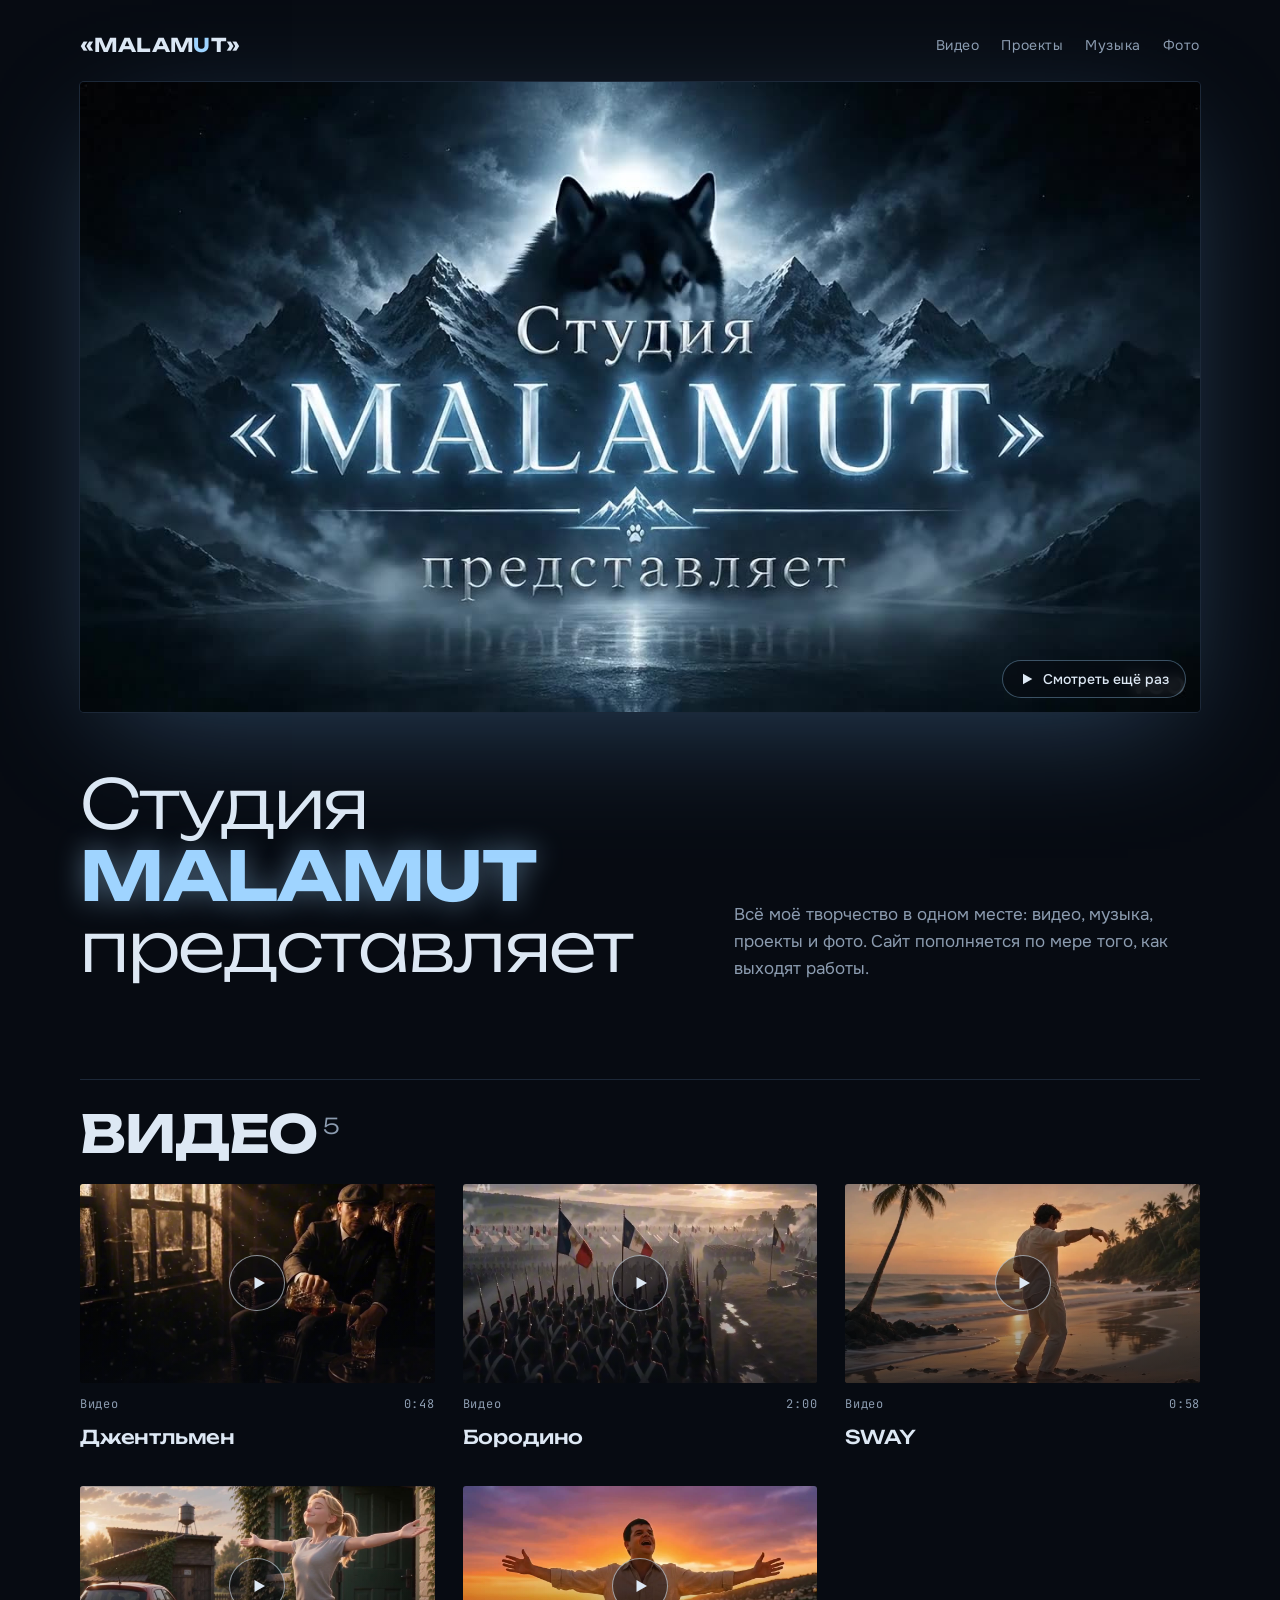
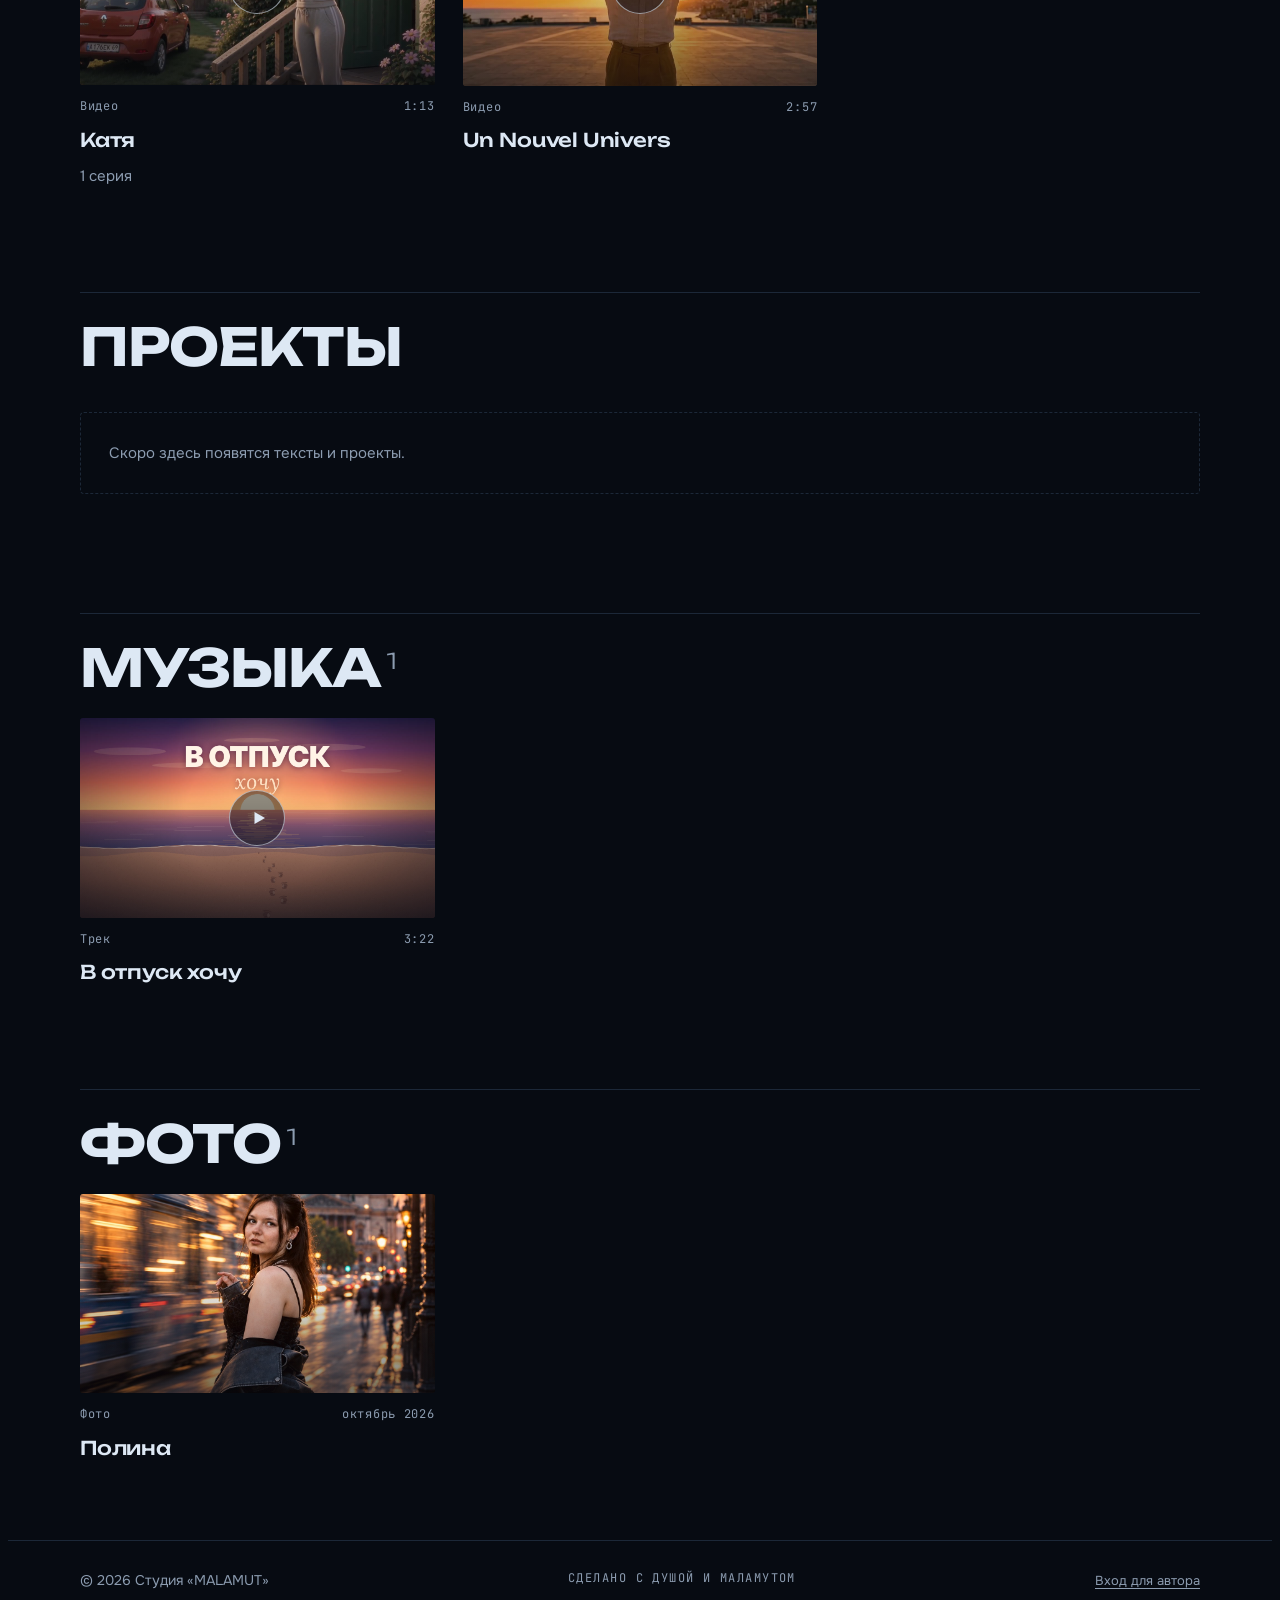
==== index.html @ b666dc73 "Сайт студии MALAMUT: разделы, заставка, караоке, реакции, админка Co-Authored-By: Claude Opus 5.5 <n" ====
<!doctype html>
<html lang="ru">
<head>
<meta charset="utf-8">
<meta name="viewport" content="width=device-width, initial-scale=1, viewport-fit=cover">
<title>Студия MALAMUT</title>
<meta name="description" content="Студия «MALAMUT» — видео, музыка, проекты и фото в одном месте.">
<meta property="og:type" content="website">
<meta property="og:title" content="Студия «MALAMUT»">
<meta property="og:description" content="Видео, музыка, проекты и фото студии в одном месте.">
<meta property="og:image" content="assets/intro-poster.jpg">
<meta name="theme-color" content="#070b12">
<link rel="icon" href="data:image/svg+xml,%3Csvg xmlns='http://www.w3.org/2000/svg' viewBox='0 0 64 64'%3E%3Crect width='64' height='64' rx='14' fill='%23070b12'/%3E%3Ctext x='32' y='45' font-family='Arial Black,sans-serif' font-size='38' text-anchor='middle' fill='%239fd4ff'%3EM%3C/text%3E%3C/svg%3E">
<link rel="preconnect" href="https://fonts.googleapis.com">
<link rel="preconnect" href="https://fonts.gstatic.com" crossorigin>
<link rel="stylesheet" href="https://fonts.googleapis.com/css2?family=Unbounded:wght@300;500;700&family=Onest:wght@400;500;600&family=Literata:ital,opsz,wght@1,7..72,400&family=JetBrains+Mono:wght@400;500&display=swap">
<link rel="stylesheet" href="style.css">
</head>
<body>
<header class="wrap top">
  <a class="mark" href="#top">«MALAM<span>U</span>T»</a>
  <nav class="nav">
    <a href="#video">Видео</a><a href="#projects">Проекты</a><a href="#music">Музыка</a><a href="#photo">Фото</a>
    <span class="owner-bar" id="ownerBar" hidden>
      <button class="pill" id="guestBtn" type="button">Как видят гости</button>
      <button class="pill solid" id="addBtn" type="button">+ Добавить</button>
    </span>
  </nav>
</header>

<main id="top">
  <section class="wrap">
    <div class="screen">
      <video id="heroVideo" playsinline preload="auto" poster="assets/intro-poster.jpg" src="assets/intro.mp4"></video>
      <button class="pill sound" id="soundBtn" type="button">
        <svg viewBox="0 0 24 24" aria-hidden="true"><path d="M6 4l14 8-14 8z" fill="currentColor"/></svg>
        <span>Смотреть ещё раз</span>
      </button>
    </div>
    <div class="intro" id="about">
      <h1>Студия <em>MALAMUT</em> представляет</h1>
      <p>Всё моё творчество в одном месте: видео, музыка, проекты и фото. Сайт пополняется по мере того, как выходят работы.</p>
    </div>
  </section>
  <section class="wrap works-section" id="video">
    <div class="section-head"><h2>Видео<span id="count-video"></span></h2></div>
    <div class="works" id="grid-video"></div>
  </section>
  <section class="wrap works-section" id="projects">
    <div class="section-head"><h2>Проекты<span id="count-projects"></span></h2></div>
    <div class="works" id="grid-projects"></div>
  </section>
  <section class="wrap works-section" id="music">
    <div class="section-head"><h2>Музыка<span id="count-music"></span></h2></div>
    <div class="works" id="grid-music"></div>
  </section>
  <section class="wrap works-section" id="photo">
    <div class="section-head"><h2>Фото<span id="count-photo"></span></h2></div>
    <div class="works" id="grid-photo"></div>
  </section>
</main>

<footer>
  <div class="wrap">
    <span>© 2026 Студия «MALAMUT»</span>
    <span class="label">Сделано с душой и маламутом</span>
    <button class="foot-link" id="loginLink" type="button">Вход для автора</button>
  </div>
</footer>

<div class="layer viewer" id="viewer" hidden>
  <div class="viewbar"><button class="pill solid back" id="closeView" type="button">← Назад</button></div>
  <div class="stage" id="stage"></div>
</div>

<div class="layer" id="login" hidden>
  <form class="panel" id="loginForm" novalidate>
    <h3>Вход для автора</h3>
    <p class="hint">Вставьте ключ доступа GitHub. Он хранится только в этом браузере, гостям вход не нужен.</p>
    <div class="field">
      <label for="fToken">Ключ доступа</label>
      <input type="password" id="fToken" autocomplete="off" spellcheck="false" placeholder="github_pat_…">
    </div>
    <p class="status" id="loginStatus" role="status"></p>
    <div class="actions">
      <button class="pill" type="button" id="cancelLogin">Отмена</button>
      <button class="pill solid" type="submit" id="loginBtn">Войти</button>
    </div>
  </form>
</div>

<div class="layer" id="adder" hidden>
  <form class="panel" id="addForm" novalidate>
    <h3>Новая работа</h3>
    <div class="field">
      <label for="fKind">Что добавляем</label>
      <select id="fKind">
        <option value="file">Файл: видео, музыка, фото или PDF</option>
        <option value="text">Текст: стих, рассказ, мысли</option>
      </select>
    </div>
    <div class="field" id="fileField">
      <label class="drop" id="drop" for="fFile">
        <strong id="fileName">Выберите файл или перетащите сюда</strong>
        <span>Видео (MP4, MOV), музыка (MP3, M4A, WAV), фото или PDF — до 95 МБ</span>
        <input type="file" id="fFile" accept="video/*,.mov,audio/*,.mp3,.m4a,.wav,.aac,.ogg,.flac,image/*,application/pdf">
      </label>
      <p class="warn" id="fileWarn" hidden></p>
    </div>
    <div class="field" id="coverField" hidden>
      <label for="fCover">Обложка трека (необязательно)</label>
      <input type="file" id="fCover" accept="image/*">
    </div>
    <div class="field" id="textField" hidden>
      <label for="fBody">Текст</label>
      <textarea id="fBody" placeholder="Строка за строкой…"></textarea>
    </div>
    <div class="field">
      <label for="fTitle">Название</label>
      <input type="text" id="fTitle" maxlength="120" placeholder="Например, «Зимняя тропа»">
    </div>
    <div class="field">
      <label for="fDesc">Пара слов о работе (необязательно)</label>
      <textarea id="fDesc" maxlength="600"></textarea>
    </div>
    <p class="status" id="status" role="status"></p>
    <div class="actions">
      <button class="pill" type="button" id="cancelAdd">Отмена</button>
      <button class="pill solid" type="submit" id="saveBtn">Опубликовать</button>
    </div>
  </form>
</div>

<script src="config.js"></script>
<script src="app.js"></script>
</body>
</html>
---- style.css ----
/* Студия MALAMUT — ночная сцена из заставки: видео во всю ширину, под ним холодная лента работ */
:root {
  --night: #070b12;
  --deep: #0d1420;
  --frost: #dde8f4;
  --mist: #8c9cb0;
  --glow: #9fd4ff;
  --line: #1c2838;
  --danger: #ff9b9b;
  --f-display: "Unbounded", "Arial Black", system-ui, sans-serif;
  --f-body: "Onest", system-ui, -apple-system, "Segoe UI", sans-serif;
  --f-text: "Literata", Georgia, "Times New Roman", serif;
  --f-mono: "JetBrains Mono", ui-monospace, Menlo, monospace;
  color-scheme: dark;
}
[hidden] { display: none !important; }
html { background: var(--night); }
body { background: var(--night); color: var(--frost); font-family: var(--f-body); font-size: 16px; line-height: 1.6; -webkit-font-smoothing: antialiased; }
.wrap { max-width: 1120px; margin: 0 auto; padding-left: max(16px, env(safe-area-inset-left, 0px)); padding-right: max(16px, env(safe-area-inset-right, 0px)); }

.top { padding-block: 22px; display: flex; justify-content: space-between; align-items: center; gap: 16px; flex-wrap: wrap; }
.mark { font-family: var(--f-display); font-weight: 700; font-size: 19px; letter-spacing: .02em; color: var(--frost); text-decoration: none; }
.mark span { color: var(--glow); }
.nav { display: flex; gap: 22px; font-size: 14px; flex-wrap: wrap; align-items: center; }
.nav a { color: var(--mist); text-decoration: none; letter-spacing: .04em; }
.nav a:hover, .nav a:focus-visible { color: var(--glow); }

.screen { position: relative; aspect-ratio: 16 / 9; max-width: 100%; border-radius: 4px; overflow: hidden; background: var(--deep); box-shadow: 0 0 0 1px var(--line), 0 30px 120px -30px rgba(120, 190, 255, .35); }
.screen video { width: 100%; height: 100%; object-fit: cover; display: block; }

.pill {
  display: inline-flex; align-items: center; gap: 8px; padding: 9px 16px;
  font: 500 14px var(--f-body); color: var(--frost);
  background: rgba(7, 11, 18, .66); border: 1px solid rgba(159, 212, 255, .35); border-radius: 999px;
  cursor: pointer; backdrop-filter: blur(6px);
}
.pill:hover { border-color: var(--glow); }
.pill.solid { background: var(--glow); color: var(--night); border-color: var(--glow); font-weight: 600; }
.pill.solid:hover { background: var(--frost); }
.pill:disabled { opacity: .5; cursor: default; }
button:focus-visible, a:focus-visible, input:focus-visible, select:focus-visible, textarea:focus-visible { outline: 2px solid var(--glow); outline-offset: 3px; }
.pill svg { width: 16px; height: 16px; }
.sound { position: absolute; right: 14px; bottom: 14px; }

.intro { display: grid; grid-template-columns: 1.3fr 1fr; gap: 48px; padding-block: 56px 72px; align-items: end; }
.intro > * { min-width: 0; }
.intro h1 { font-family: var(--f-display); font-weight: 300; font-size: clamp(34px, 6vw, 68px); line-height: 1.05; letter-spacing: -.02em; margin: 0; text-wrap: balance; }
.intro h1 em { font-style: normal; font-weight: 700; color: var(--glow); text-shadow: 0 0 28px rgba(159, 212, 255, .45); }
.intro p { margin: 0; color: var(--mist); max-width: 46ch; font-size: 17px; }

.section-head { display: flex; justify-content: space-between; align-items: baseline; gap: 16px; flex-wrap: wrap; border-top: 1px solid var(--line); padding-block: 28px 24px; }
.section-head h2 { font-family: var(--f-display); font-weight: 700; font-size: clamp(30px, 5vw, 52px); line-height: 1; letter-spacing: -.02em; margin: 0; text-transform: uppercase; }
.section-head h2 span { font-weight: 300; color: var(--mist); font-size: .42em; letter-spacing: 0; vertical-align: super; margin-left: .3em; }
.empty { grid-column: 1 / -1; padding: 28px; border: 1px dashed var(--line); border-radius: 4px; color: var(--mist); font-size: 15px; }
.works-section { padding-top: 24px; }
.head-right { display: flex; align-items: center; gap: 16px; flex-wrap: wrap; }
.label { font-family: var(--f-mono); font-size: 12px; letter-spacing: .12em; text-transform: uppercase; color: var(--mist); }

.works { display: grid; grid-template-columns: repeat(3, minmax(0, 1fr)); gap: 36px 28px; padding-bottom: 80px; }
.work { display: flex; flex-direction: column; gap: 12px; min-width: 0; }
.thumb { position: relative; aspect-ratio: 16 / 9; max-width: 100%; overflow: hidden; border-radius: 3px; background: var(--deep); }
.thumb img, .thumb video { width: 100%; height: 100%; object-fit: cover; display: block; transition: transform .6s ease; }
.work:hover .thumb img, .work:hover .thumb video { transform: scale(1.04); }
.thumb .textcover { position: absolute; inset: 0; padding: 18px 20px; font-family: var(--f-text); font-style: italic; font-size: 17px; line-height: 1.45; color: var(--frost); overflow: hidden; white-space: pre-line; background: radial-gradient(ellipse at 50% 130%, rgba(159, 212, 255, .14), transparent 70%), var(--deep); -webkit-mask-image: linear-gradient(to bottom, #000 60%, transparent); mask-image: linear-gradient(to bottom, #000 60%, transparent); }
.thumb .doccover { position: absolute; inset: 0; display: grid; place-items: center; background: var(--deep); color: var(--mist); font-family: var(--f-mono); font-size: 13px; letter-spacing: .12em; }
.open { position: absolute; inset: 0; display: grid; place-items: center; background: linear-gradient(to top, rgba(7, 11, 18, .55), transparent 60%); border: 0; cursor: pointer; color: var(--frost); }
.open span { width: 54px; height: 54px; border-radius: 50%; display: grid; place-items: center; border: 1px solid rgba(221, 232, 244, .6); background: rgba(7, 11, 18, .45); opacity: 0; transition: opacity .25s; }
.open.is-video span, .work:hover .open span, .open:focus-visible span { opacity: 1; }
.open svg { width: 18px; height: 18px; }
.open.is-video svg { margin-left: 3px; }
.meta { display: flex; justify-content: space-between; gap: 12px; font-family: var(--f-mono); font-size: 12px; color: var(--mist); letter-spacing: .06em; font-variant-numeric: tabular-nums; }
.work h3 { font-family: var(--f-display); font-weight: 500; font-size: 19px; line-height: 1.25; letter-spacing: -.01em; margin: 0; overflow-wrap: anywhere; }
.work p { margin: 0; color: var(--mist); font-size: 15px; overflow-wrap: anywhere; }
.owner-row { display: flex; gap: 14px; align-items: center; flex-wrap: wrap; }
.thumb .audiocover { position: absolute; inset: 0; display: grid; place-items: center; background: radial-gradient(ellipse at 30% 120%, rgba(159, 212, 255, .22), transparent 60%), radial-gradient(ellipse at 90% -20%, rgba(159, 212, 255, .12), transparent 55%), var(--deep); }
.thumb .audiocover svg { width: 46%; height: auto; opacity: .55; }
.stage audio { width: 100%; }
.lyrics { position: relative; box-sizing: border-box; width: 100%; max-height: 46vh; overflow-y: auto; display: flex; flex-direction: column; gap: 14px; padding-block: 16vh; text-align: center; -webkit-mask-image: linear-gradient(transparent, #000 25%, #000 75%, transparent); mask-image: linear-gradient(transparent, #000 25%, #000 75%, transparent); scrollbar-width: none; }
.lyrics::-webkit-scrollbar { display: none; }
.lyrics p { margin: 0; font: 500 clamp(18px, 3.2vw, 28px) / 1.3 var(--f-display); letter-spacing: -.01em; color: rgba(221, 232, 244, .38); cursor: pointer; transition: color .35s, transform .35s, text-shadow .35s; }
.lyrics p.past { color: rgba(221, 232, 244, .2); }
.lyrics p.now { color: var(--frost); transform: scale(1.07); text-shadow: 0 0 26px rgba(159, 212, 255, .6); }
.lyrics p:hover { color: var(--glow); }
.kedit { width: 100%; display: flex; flex-direction: column; gap: 12px; padding: 18px; border: 1px solid var(--line); border-radius: 6px; background: var(--deep); box-sizing: border-box; }
.kedit textarea { font: 15px/1.5 var(--f-body); color: var(--frost); background: var(--night); border: 1px solid var(--line); border-radius: 4px; padding: 10px 12px; min-height: 220px; resize: vertical; }
.kedit .k-now { font: 600 clamp(20px, 3.4vw, 30px) / 1.3 var(--f-display); color: var(--frost); min-height: 1.3em; }
.kedit .k-next { color: var(--mist); min-height: 1.4em; }
.kedit .tap { font-size: 18px; padding: 16px 28px; align-self: flex-start; }
.kedit .row { display: flex; gap: 12px; flex-wrap: wrap; }
@media (prefers-reduced-motion: reduce) { .lyrics p { transition: none; } }
.stage .cover { display: block; max-width: 100%; max-height: 60vh; width: auto; height: auto; border-radius: 4px; }
.stage .cover.small { max-height: 28vh; }
.guest-note { position: fixed; z-index: 15; left: 50%; transform: translateX(-50%); bottom: calc(16px + env(safe-area-inset-bottom, 0px)); }
.remove { align-self: flex-start; background: none; border: 0; padding: 0; font: 13px var(--f-body); color: var(--mist); cursor: pointer; text-decoration: underline; text-underline-offset: 3px; }
.remove:hover { color: var(--danger); }
.remove.armed { color: var(--danger); }

footer { border-top: 1px solid var(--line); }
footer .wrap { padding-block: 28px 40px; display: flex; justify-content: space-between; gap: 16px; flex-wrap: wrap; color: var(--mist); font-size: 14px; }

/* Окна поверх страницы */
.layer { position: fixed; inset: 0; z-index: 20; background: var(--night); display: grid; place-items: center; overflow-y: auto; padding: max(16px, env(safe-area-inset-top, 0px)) max(16px, env(safe-area-inset-right, 0px)) max(16px, env(safe-area-inset-bottom, 0px)) max(16px, env(safe-area-inset-left, 0px)); }
.layer .close { position: absolute; top: calc(14px + env(safe-area-inset-top, 0px)); right: calc(14px + env(safe-area-inset-right, 0px)); }
.layer.viewer { display: flex; flex-direction: column; align-items: center; gap: 16px; padding-top: max(12px, env(safe-area-inset-top, 0px)); }
.viewbar { position: sticky; top: 0; z-index: 2; width: min(1100px, 100%); display: flex; padding-block: 4px; }
.back { font-size: 15px; padding: 11px 20px; }
.back-bottom { align-self: flex-start; margin-top: 8px; }
.stage { width: min(1100px, 100%); display: flex; flex-direction: column; gap: 14px; }
.stage video, .stage img { width: 100%; max-height: 78vh; object-fit: contain; border-radius: 4px; background: #000; }
.stage h3 { font-family: var(--f-display); font-weight: 500; font-size: 26px; letter-spacing: -.01em; margin: 0; }
.stage .poem { font-family: var(--f-text); font-style: italic; font-size: 21px; line-height: 1.6; white-space: pre-line; max-width: 60ch; margin: 0; }
.stage p { color: var(--mist); margin: 0; max-width: 65ch; }
.stage a { color: var(--glow); }

.panel { width: min(560px, 100%); background: var(--deep); border: 1px solid var(--line); border-radius: 6px; padding: 28px; display: flex; flex-direction: column; gap: 18px; }
.panel h3 { font-family: var(--f-display); font-weight: 500; font-size: 26px; letter-spacing: -.01em; margin: 0; }
.field { display: flex; flex-direction: column; gap: 6px; }
.field label { font-size: 13px; color: var(--mist); }
.field input[type=text], .field select, .field textarea { font: 15px var(--f-body); color: var(--frost); background: var(--night); border: 1px solid var(--line); border-radius: 4px; padding: 10px 12px; width: 100%; box-sizing: border-box; }
.field textarea { min-height: 90px; resize: vertical; }
.field textarea#fBody { min-height: 200px; font-family: var(--f-text); font-style: italic; font-size: 17px; }
.drop { border: 1px dashed rgba(159, 212, 255, .4); border-radius: 4px; padding: 22px; text-align: center; color: var(--mist); font-size: 14px; cursor: pointer; }
.drop.over { border-color: var(--glow); background: rgba(159, 212, 255, .06); }
.drop strong { color: var(--frost); font-weight: 500; display: block; overflow-wrap: anywhere; }
.drop input { position: absolute; width: 1px; height: 1px; opacity: 0; }
.hint { font-size: 13px; color: var(--mist); margin: 0; }
.status { font-size: 14px; margin: 0; min-height: 1.4em; color: var(--glow); }
.status.err { color: var(--danger); }
.actions { display: flex; gap: 12px; justify-content: flex-end; flex-wrap: wrap; }

/* Заставка при открытии */
.splash { position: fixed; inset: 0; z-index: 40; background: #000; transition: opacity .8s ease, visibility .8s; }
.splash video { position: absolute; inset: 0; width: 100%; height: 100%; object-fit: cover; }
.splash.gone { opacity: 0; visibility: hidden; pointer-events: none; }
.splash-gate { position: absolute; inset: 0; display: grid; justify-items: center; align-content: end; gap: 18px; background: center / cover no-repeat; cursor: pointer; border: 0; padding: 24px 24px calc(10vh + env(safe-area-inset-bottom, 0px)); color: var(--frost); }
.splash-gate::before { content: ""; position: absolute; inset: 0; background: rgba(4, 6, 10, .55); }
.splash-gate > * { position: relative; }
.splash-enter { display: inline-flex; align-items: center; gap: 12px; padding: 16px 34px; border-radius: 999px; background: var(--glow); color: var(--night); font: 700 18px var(--f-display); letter-spacing: .04em; box-shadow: 0 0 60px rgba(159, 212, 255, .55); }
.splash-enter svg { width: 18px; height: 18px; }
.splash-hint { font-size: 14px; color: var(--frost); opacity: .8; }
.splash-gate:focus-visible .splash-enter { outline: 2px solid var(--frost); outline-offset: 4px; }
html.splashing, html.splashing body { overflow: hidden; }
@media (orientation: portrait) { .splash video { object-fit: contain; } }
@media (prefers-reduced-motion: reduce) { .splash { transition: none; } }

@media (max-width: 860px) {
  .intro { grid-template-columns: 1fr; gap: 20px; padding-block: 36px 48px; }
  .works { grid-template-columns: repeat(2, minmax(0, 1fr)); }
}
@media (max-width: 560px) {
  .nav { gap: 16px; }
  .works { grid-template-columns: 1fr; }
  .panel { padding: 20px; }
}
@media (prefers-reduced-motion: reduce) { .thumb img, .thumb video { transition: none; } }

/* Реакции */
.rx { display: flex; gap: 8px; flex-wrap: wrap; }
.rx button { display: inline-flex; align-items: center; gap: 6px; padding: 6px 12px; border-radius: 999px; border: 1px solid var(--line); background: var(--deep); color: var(--frost); font: 500 14px var(--f-body); cursor: pointer; font-variant-numeric: tabular-nums; transition: border-color .2s, background .2s, transform .15s; }
.rx button:hover { border-color: rgba(159, 212, 255, .5); }
.rx button:active { transform: scale(.94); }
.rx button.mine { border-color: var(--glow); background: rgba(159, 212, 255, .14); }
.rx button:disabled { cursor: default; opacity: .6; }
.rx .e { font-size: 16px; line-height: 1; }
.rx .n { min-width: 1ch; }
.stage .rx button { font-size: 15px; padding: 9px 16px; }
.stage .rx .e { font-size: 19px; }

/* Вход автора */
.foot-link { background: none; border: 0; padding: 0; color: var(--mist); font: 13px var(--f-body); text-decoration: underline; text-underline-offset: 3px; cursor: pointer; }
.foot-link:hover { color: var(--glow); }
.field input[type=password] { font: 15px var(--f-mono); color: var(--frost); background: var(--night); border: 1px solid var(--line); border-radius: 4px; padding: 10px 12px; width: 100%; box-sizing: border-box; }
.panel ol { margin: 0; padding-left: 20px; color: var(--mist); font-size: 14px; display: flex; flex-direction: column; gap: 6px; }
.panel a { color: var(--glow); }
.warn { font-size: 14px; color: #ffd38a; margin: 0; }
.owner-bar { display: flex; gap: 10px; align-items: center; flex-wrap: wrap; }
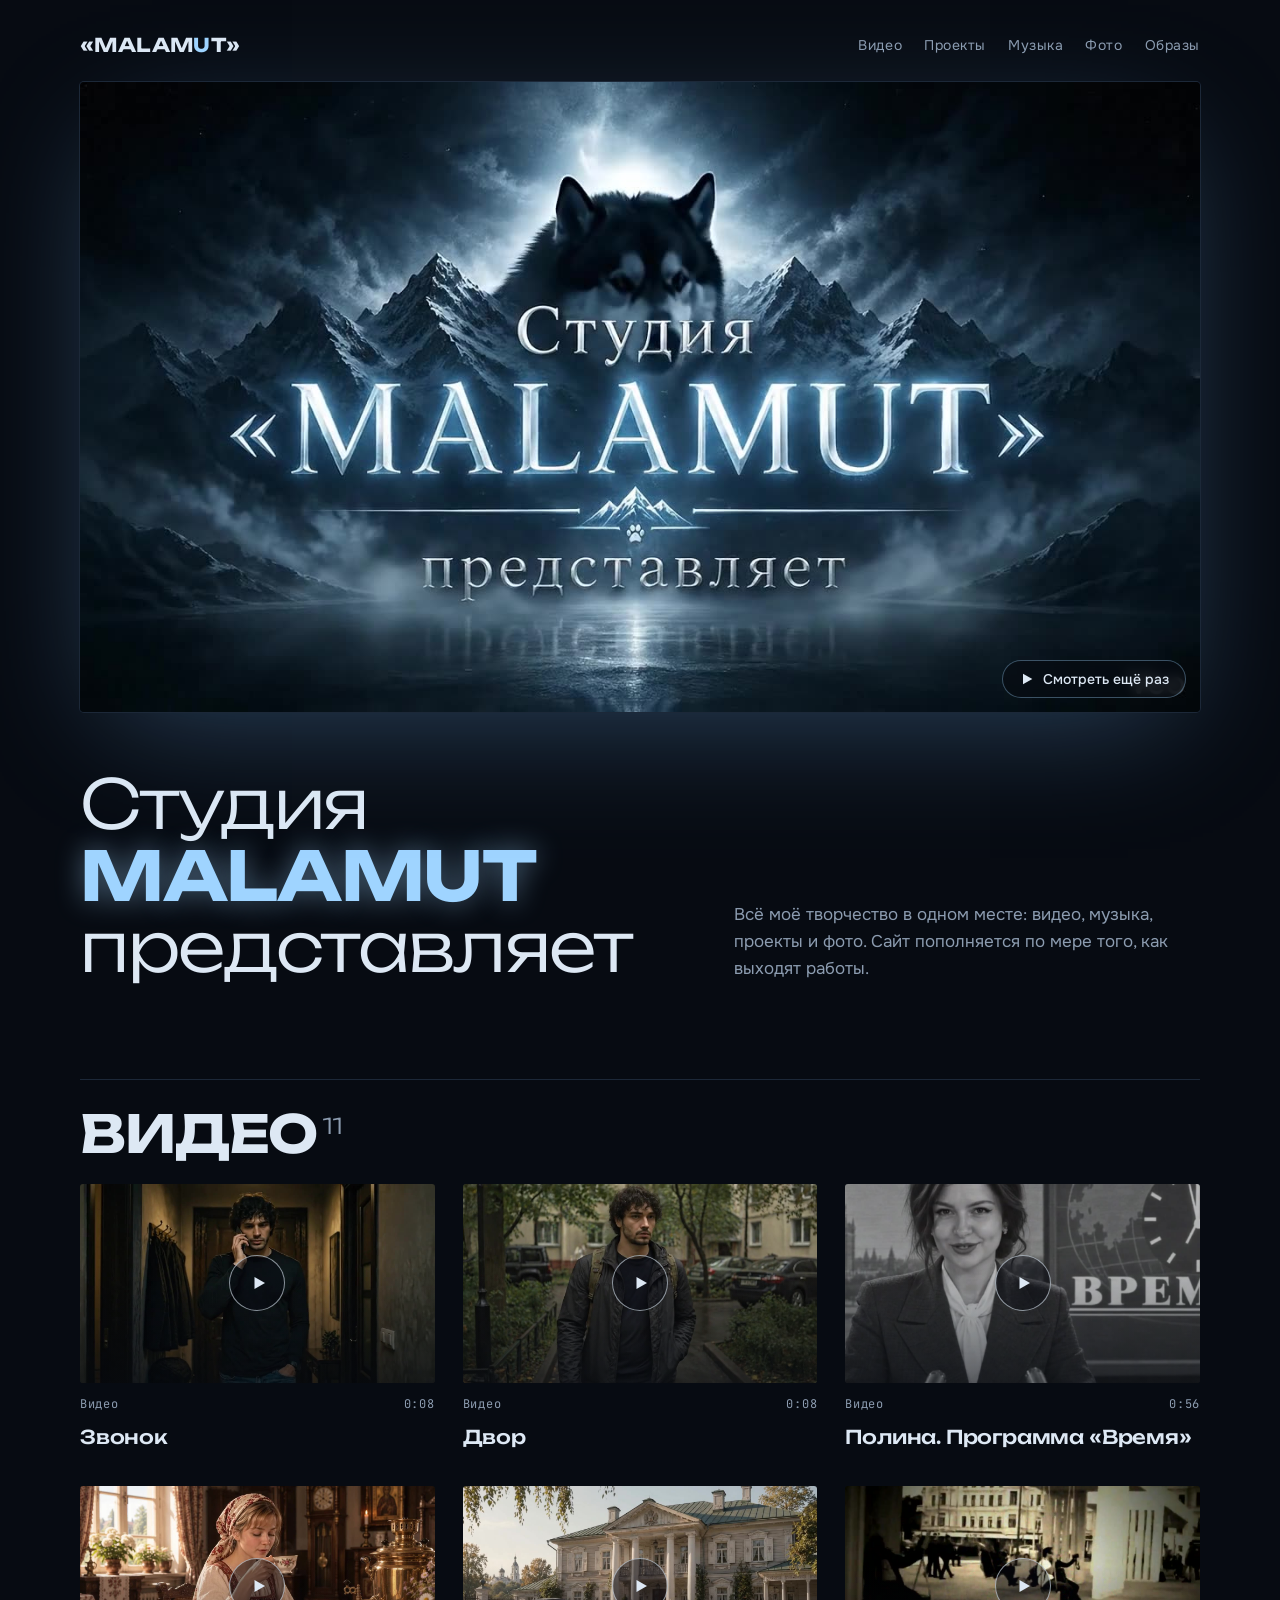
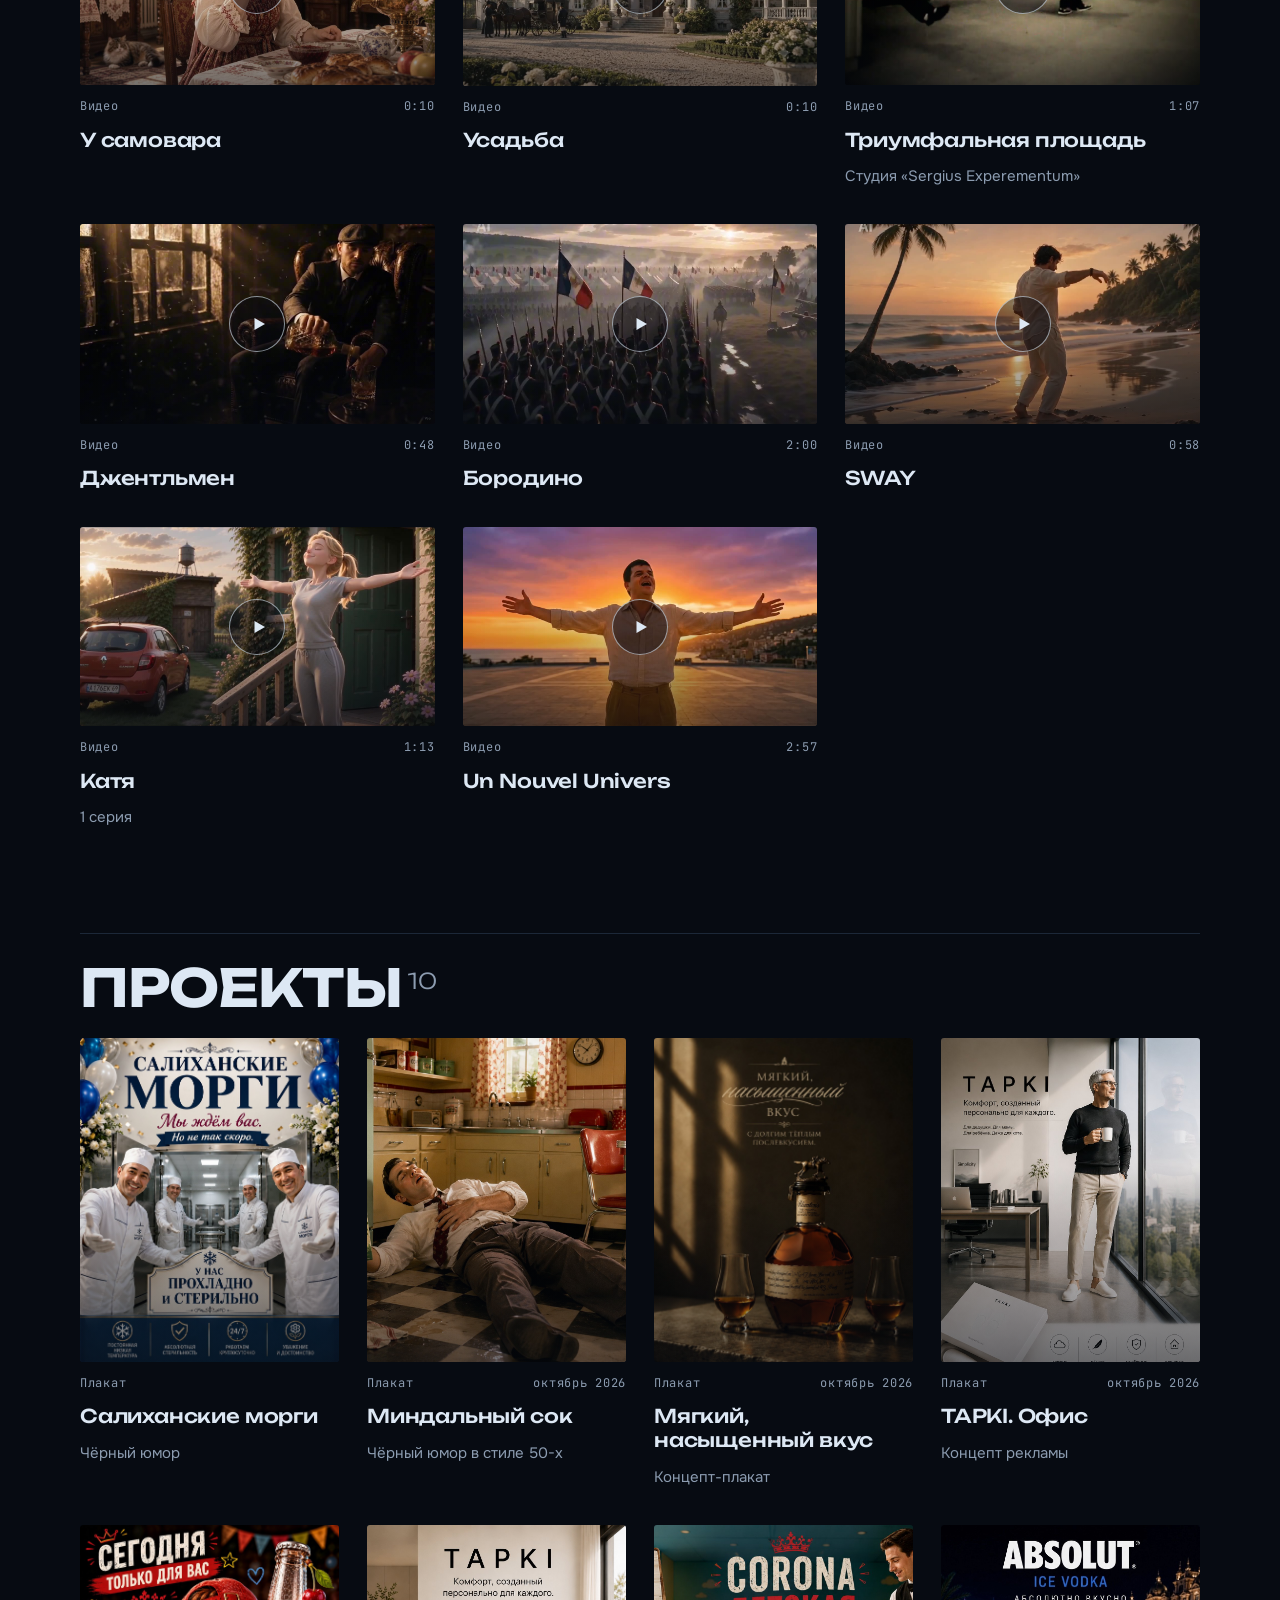
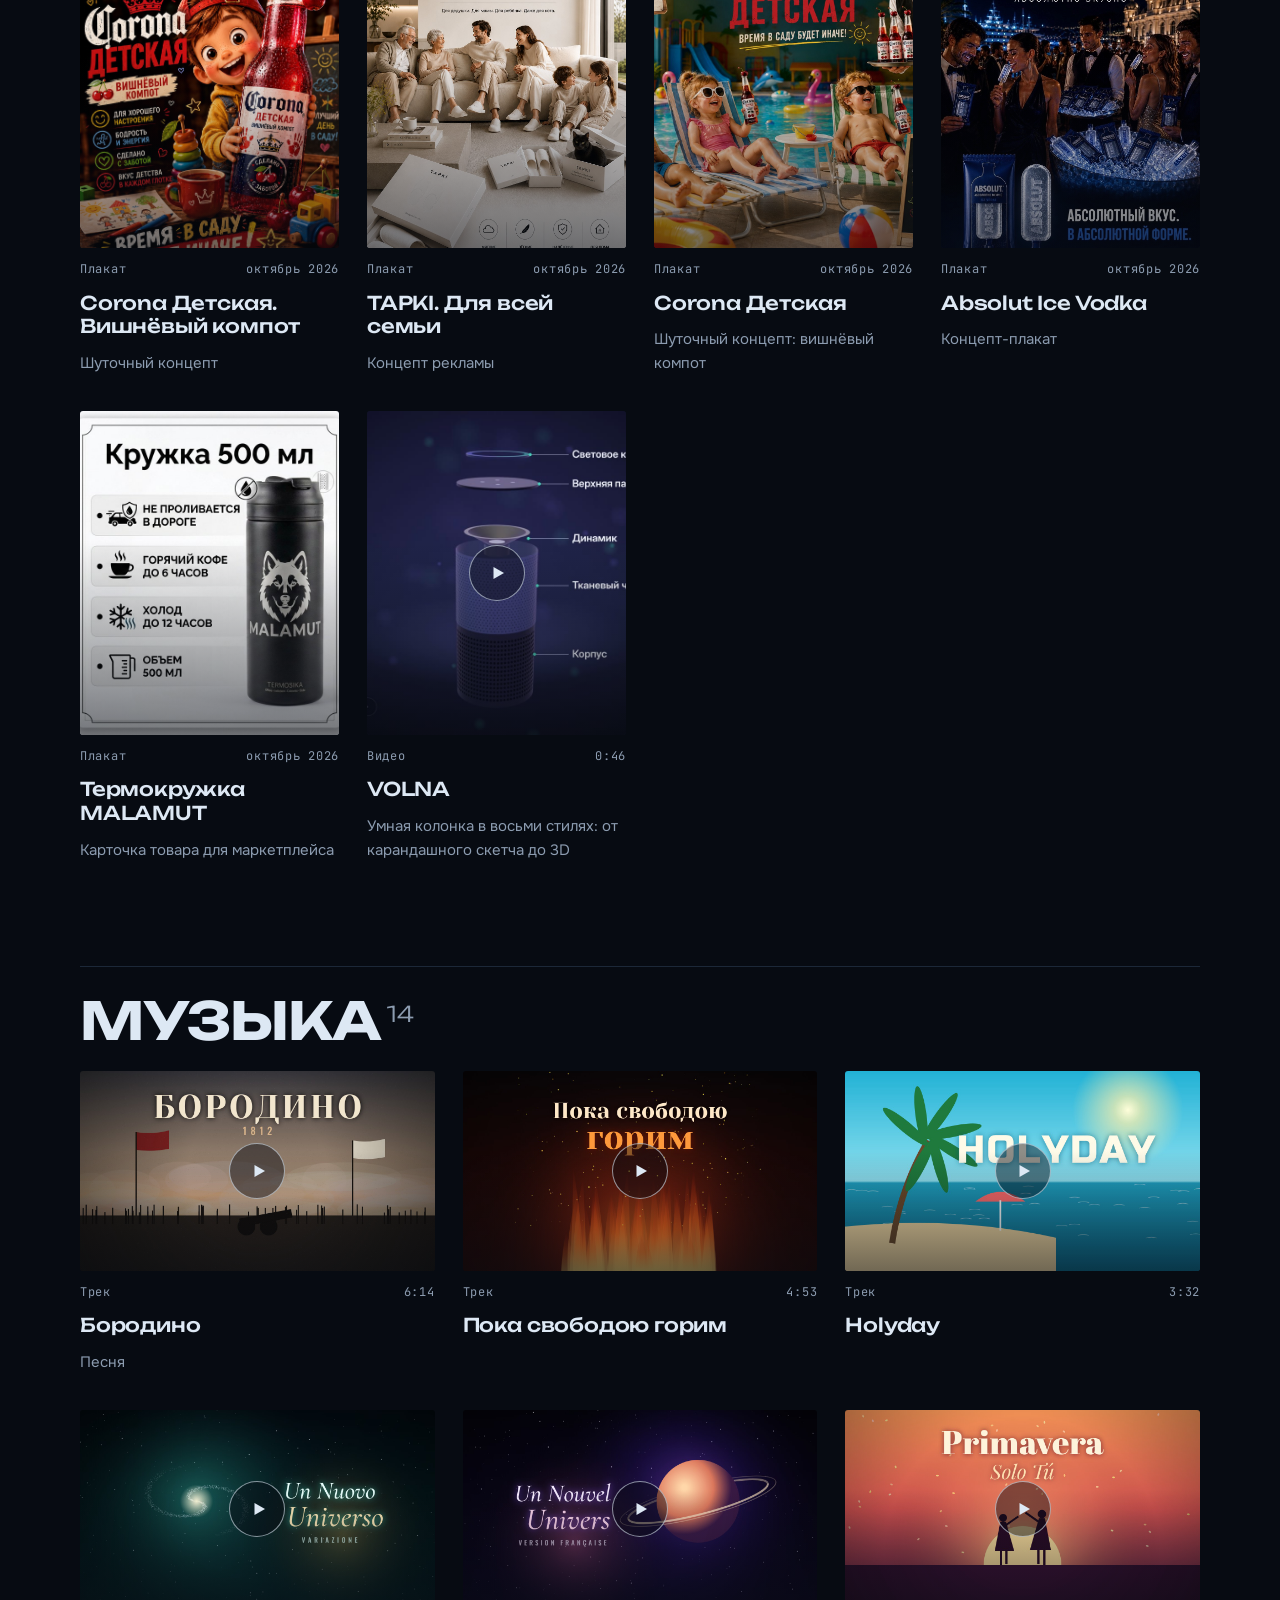
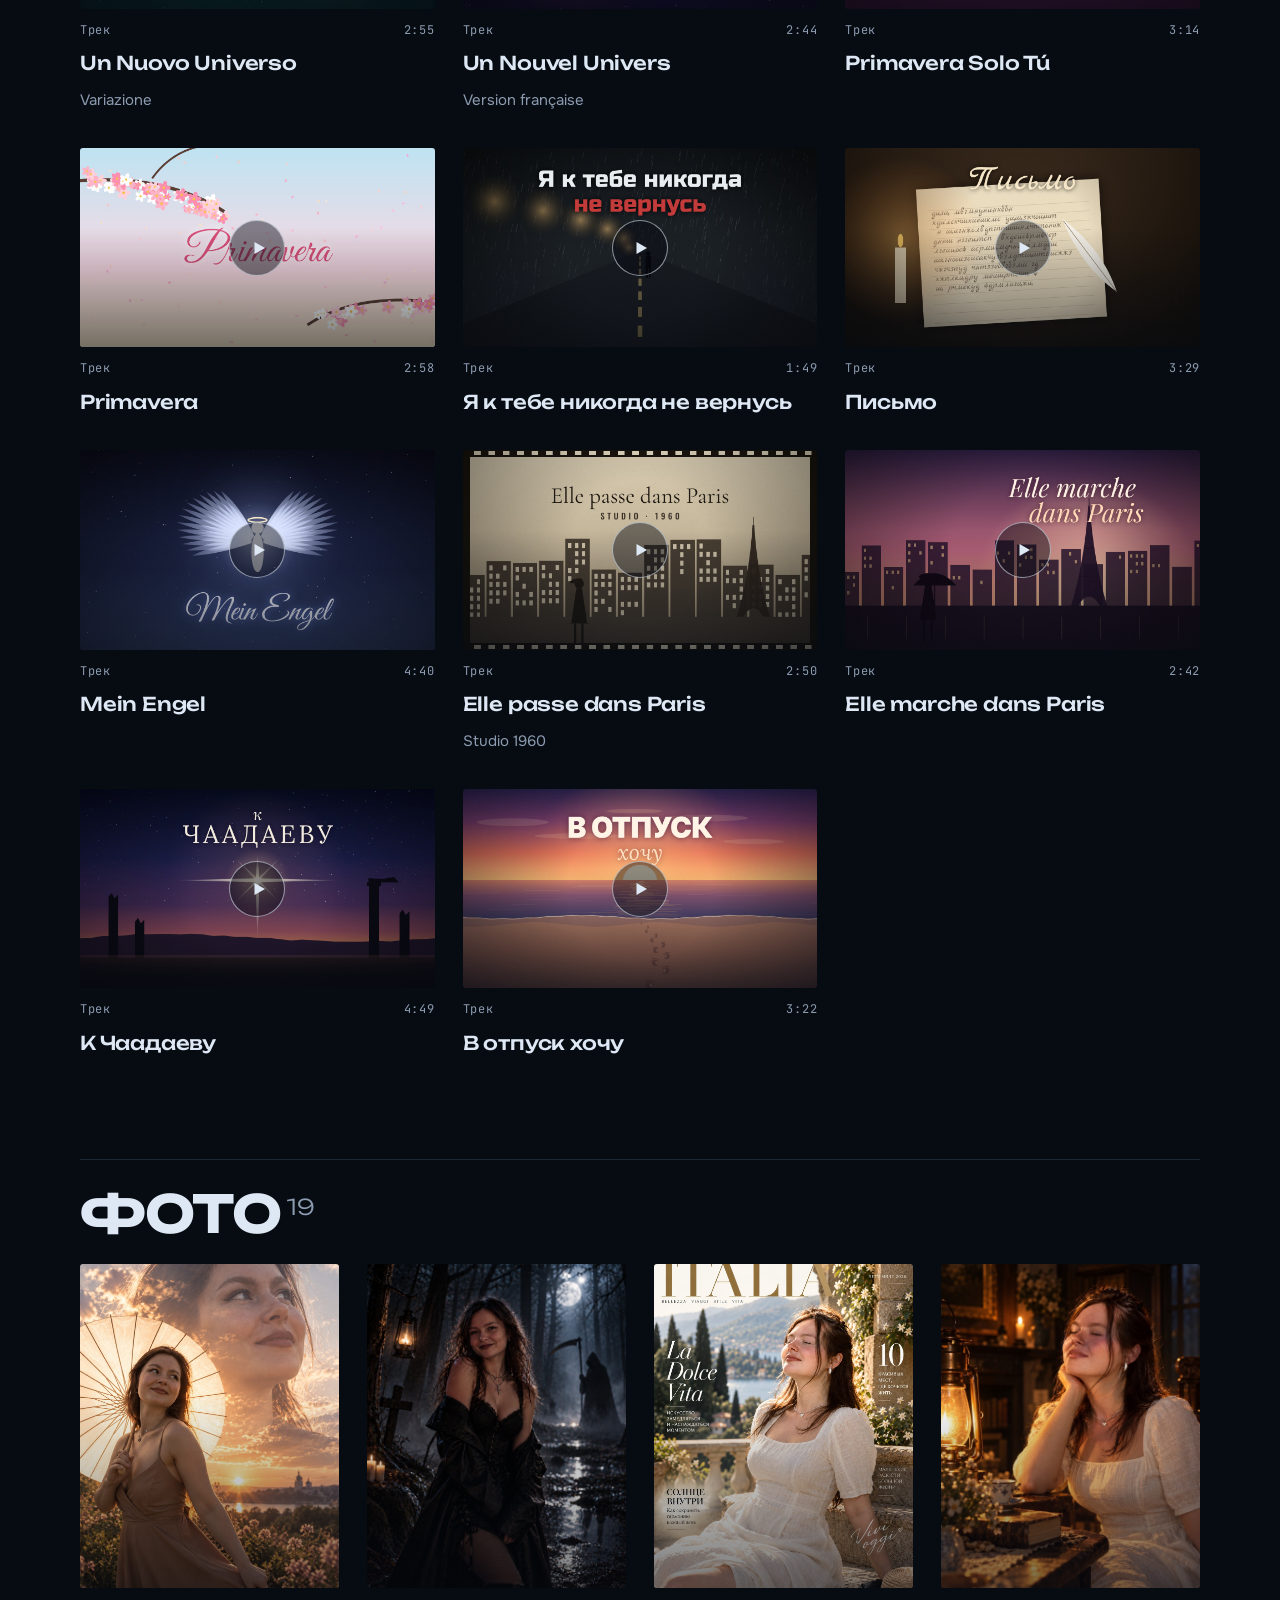
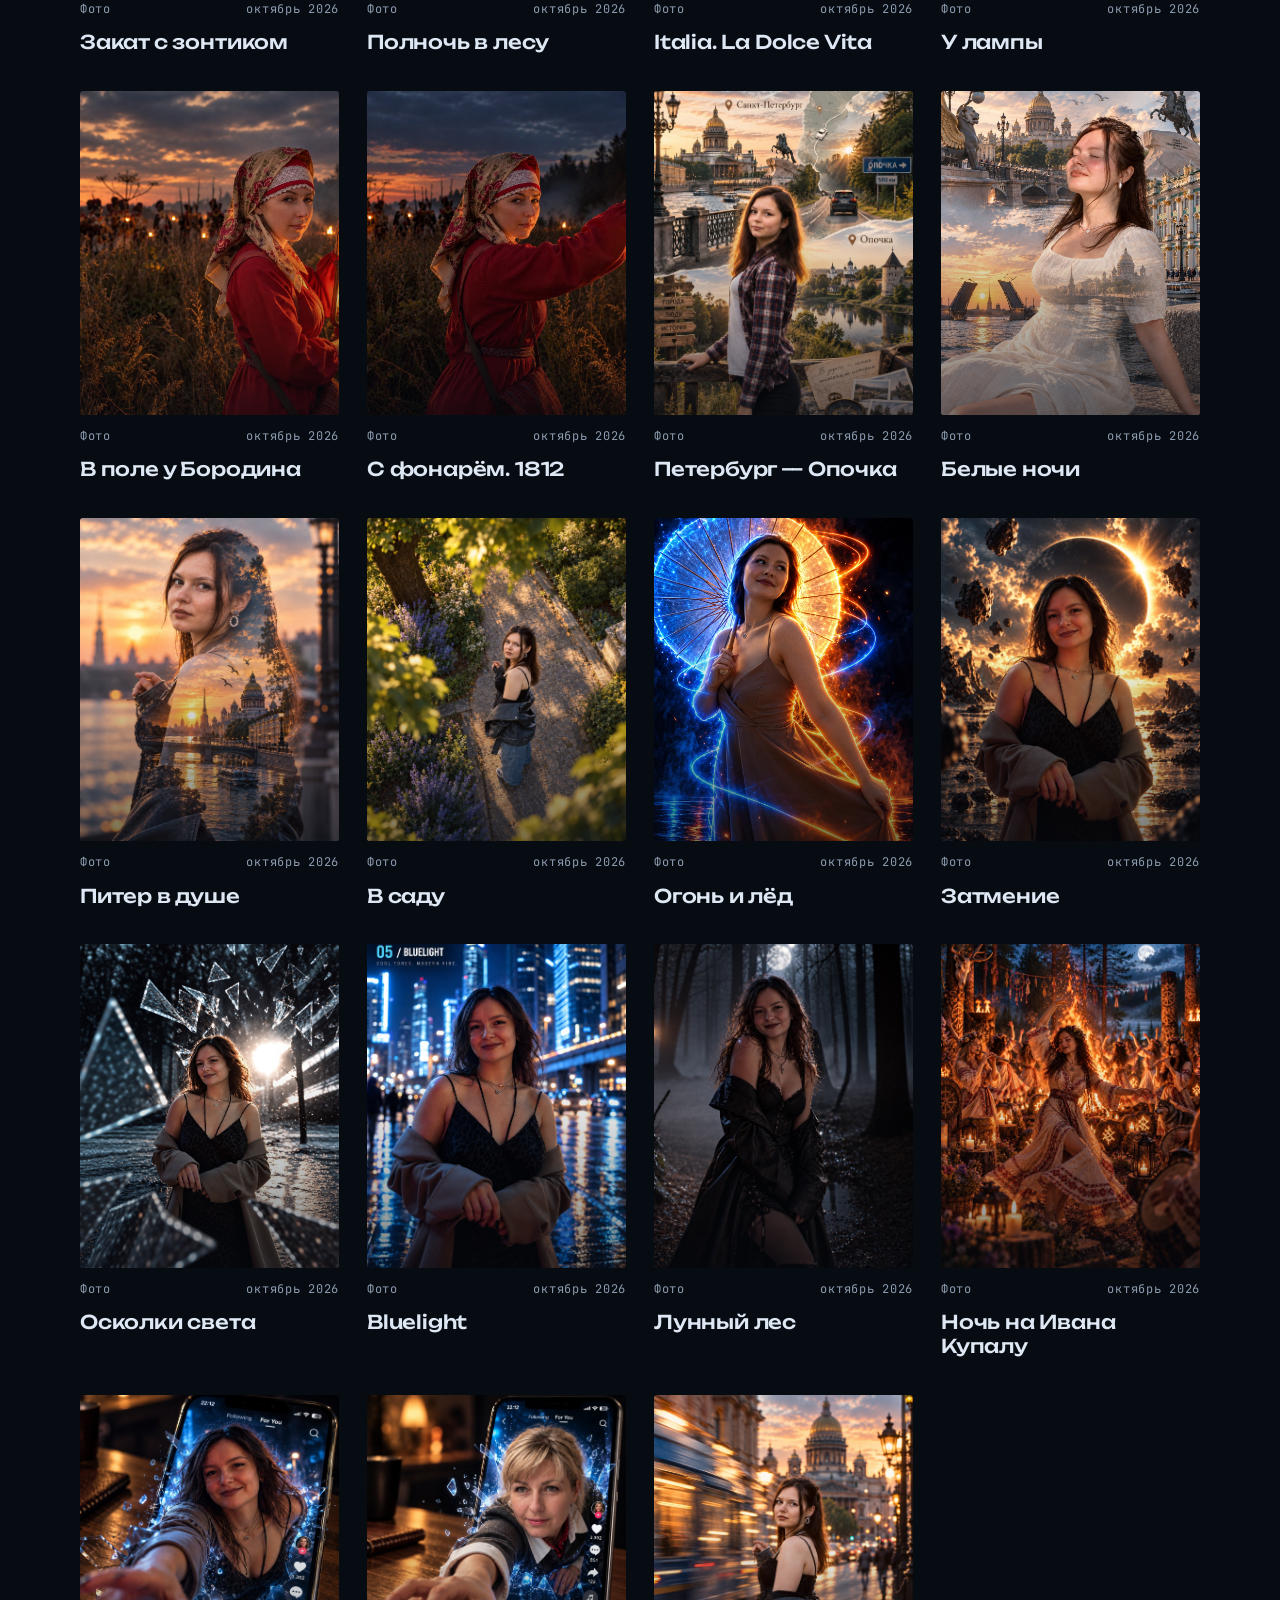
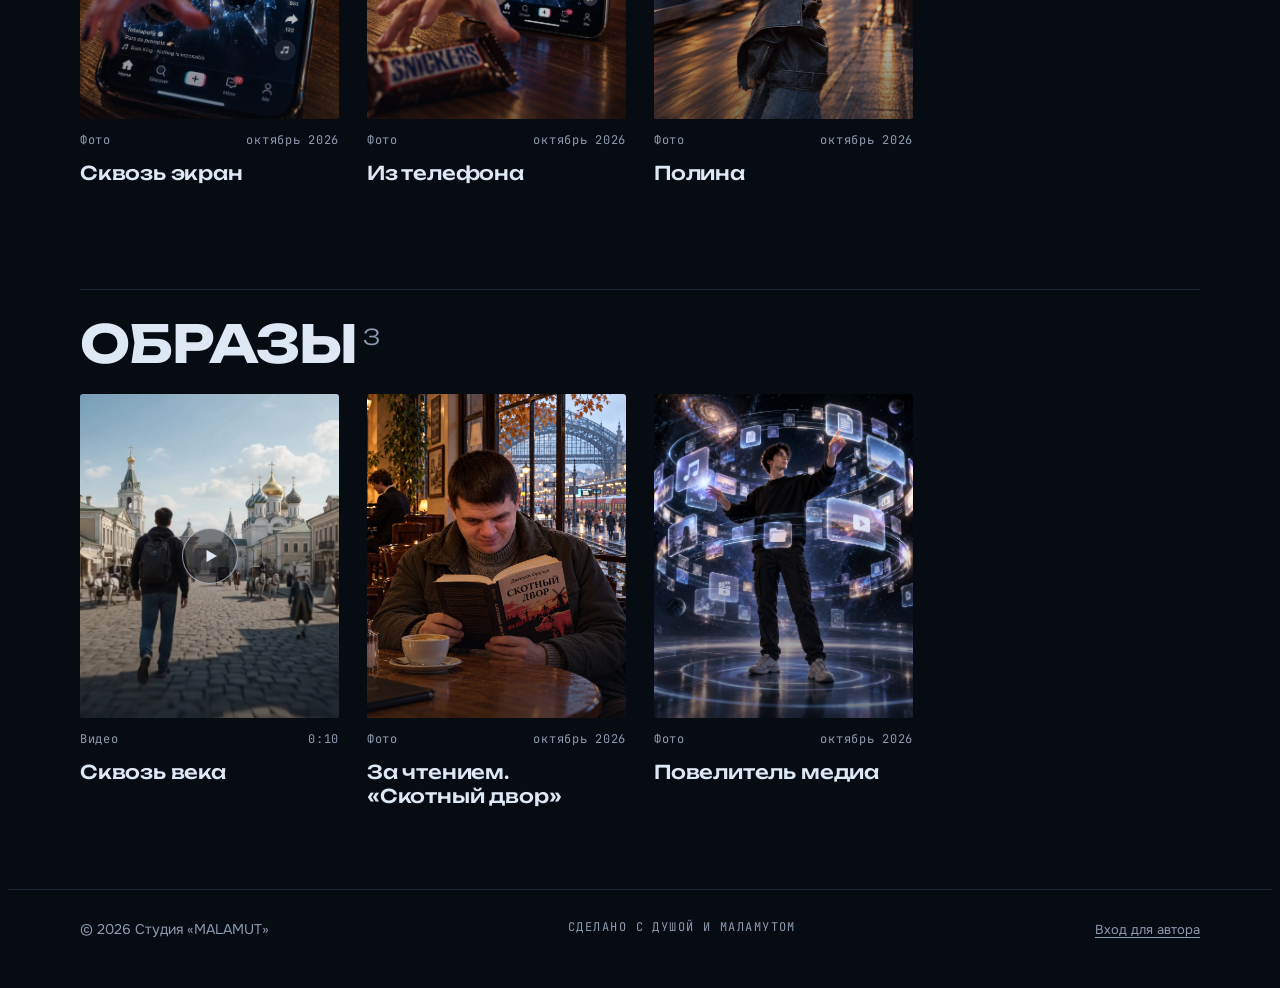
==== commit 440b766b: "Новый раздел «Образы»: Сквозь века, За чтением, Повелитель медиа Co-Authored-By: Claude Opus 5.5 <no" ====
--- a/index.html
+++ b/index.html
@@ -20,7 +20,7 @@
 <header class="wrap top">
   <a class="mark" href="#top">«MALAM<span>U</span>T»</a>
   <nav class="nav">
-    <a href="#video">Видео</a><a href="#projects">Проекты</a><a href="#music">Музыка</a><a href="#photo">Фото</a>
+    <a href="#video">Видео</a><a href="#projects">Проекты</a><a href="#music">Музыка</a><a href="#photo">Фото</a><a href="#obrazy">Образы</a>
     <span class="owner-bar" id="ownerBar" hidden>
       <button class="pill" id="guestBtn" type="button">Как видят гости</button>
       <button class="pill solid" id="addBtn" type="button">+ Добавить</button>
@@ -57,6 +57,10 @@
   <section class="wrap works-section" id="photo">
     <div class="section-head"><h2>Фото<span id="count-photo"></span></h2></div>
     <div class="works" id="grid-photo"></div>
+  </section>
+  <section class="wrap works-section" id="obrazy">
+    <div class="section-head"><h2>Образы<span id="count-obrazy"></span></h2></div>
+    <div class="works" id="grid-obrazy"></div>
   </section>
 </main>
 
--- a/style.css
+++ b/style.css
@@ -175,3 +175,24 @@
 .panel a { color: var(--glow); }
 .warn { font-size: 14px; color: #ffd38a; margin: 0; }
 .owner-bar { display: flex; gap: 10px; align-items: center; flex-wrap: wrap; }
+
+/* Фото — вертикальные карточки, чтобы портреты не обрезались */
+#grid-photo { grid-template-columns: repeat(4, minmax(0, 1fr)); }
+#grid-photo .thumb { aspect-ratio: 4 / 5; }
+#grid-photo .thumb img { object-position: center 30%; }
+@media (max-width: 860px) { #grid-photo { grid-template-columns: repeat(3, minmax(0, 1fr)); } }
+@media (max-width: 560px) { #grid-photo { grid-template-columns: repeat(2, minmax(0, 1fr)); gap: 24px 14px; } #grid-photo .work h3 { font-size: 15px; } }
+
+/* Проекты — плакаты, тоже вертикальные карточки */
+#grid-projects { grid-template-columns: repeat(4, minmax(0, 1fr)); }
+#grid-projects .thumb { aspect-ratio: 4 / 5; }
+#grid-projects .thumb img { object-position: center top; }
+@media (max-width: 860px) { #grid-projects { grid-template-columns: repeat(3, minmax(0, 1fr)); } }
+@media (max-width: 560px) { #grid-projects { grid-template-columns: repeat(2, minmax(0, 1fr)); gap: 24px 14px; } #grid-projects .work h3 { font-size: 15px; } }
+
+/* Образы — вертикальные карточки */
+#grid-obrazy { grid-template-columns: repeat(4, minmax(0, 1fr)); }
+#grid-obrazy .thumb { aspect-ratio: 4 / 5; }
+#grid-obrazy .thumb img, #grid-obrazy .thumb video { object-position: center 30%; }
+@media (max-width: 860px) { #grid-obrazy { grid-template-columns: repeat(3, minmax(0, 1fr)); } }
+@media (max-width: 560px) { #grid-obrazy { grid-template-columns: repeat(2, minmax(0, 1fr)); gap: 24px 14px; } #grid-obrazy .work h3 { font-size: 15px; } }
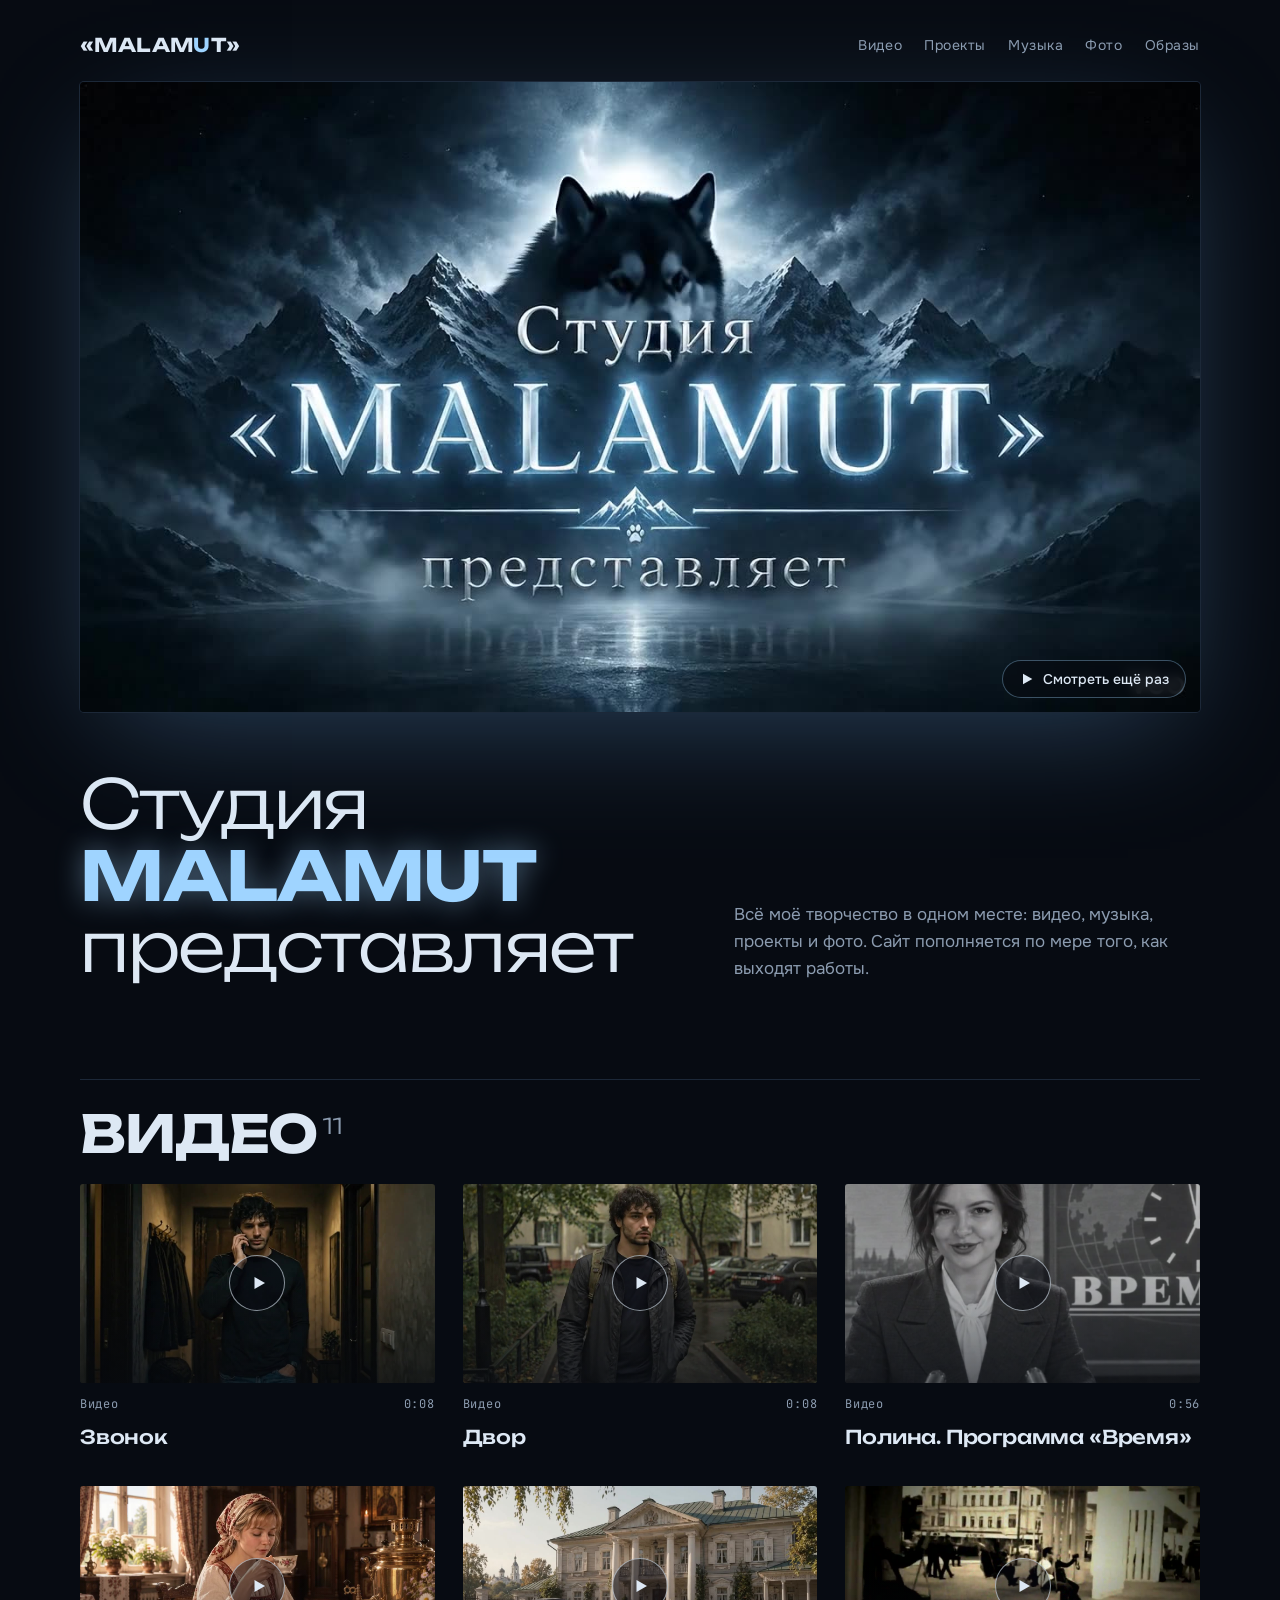
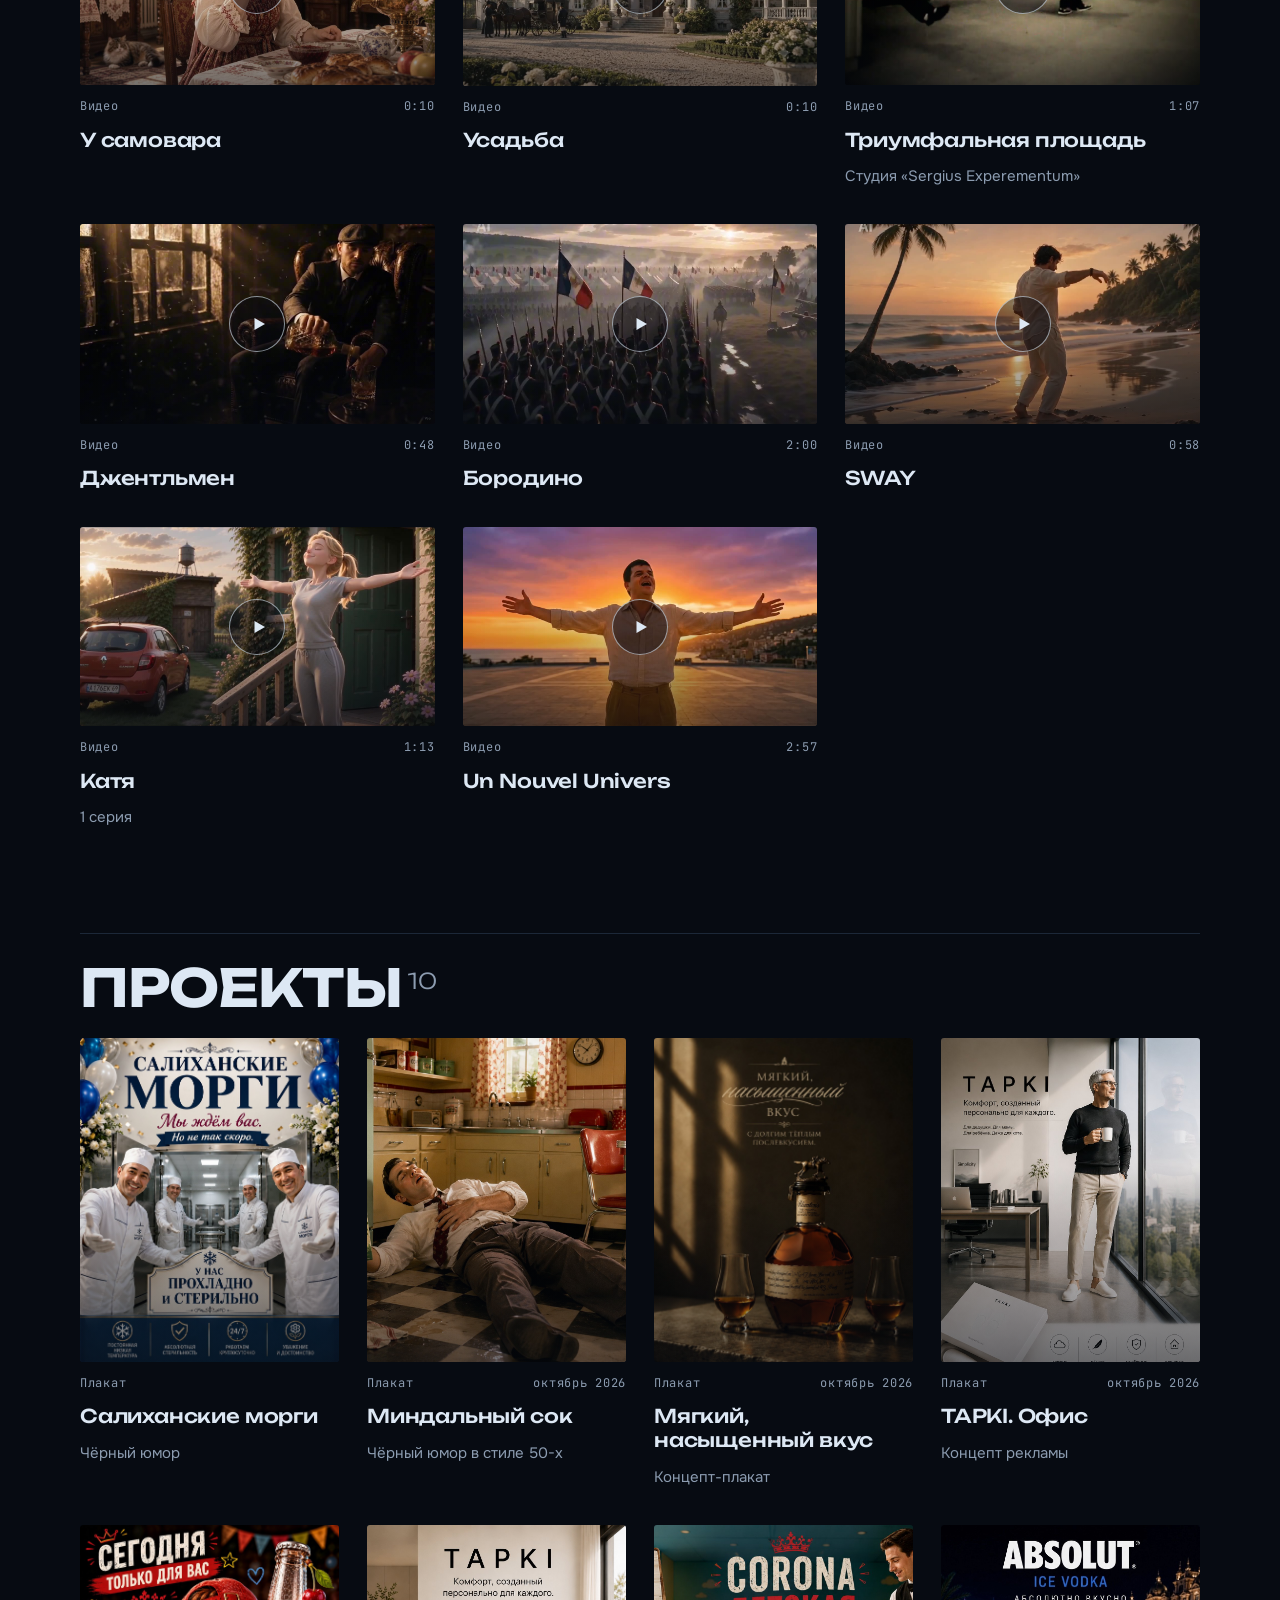
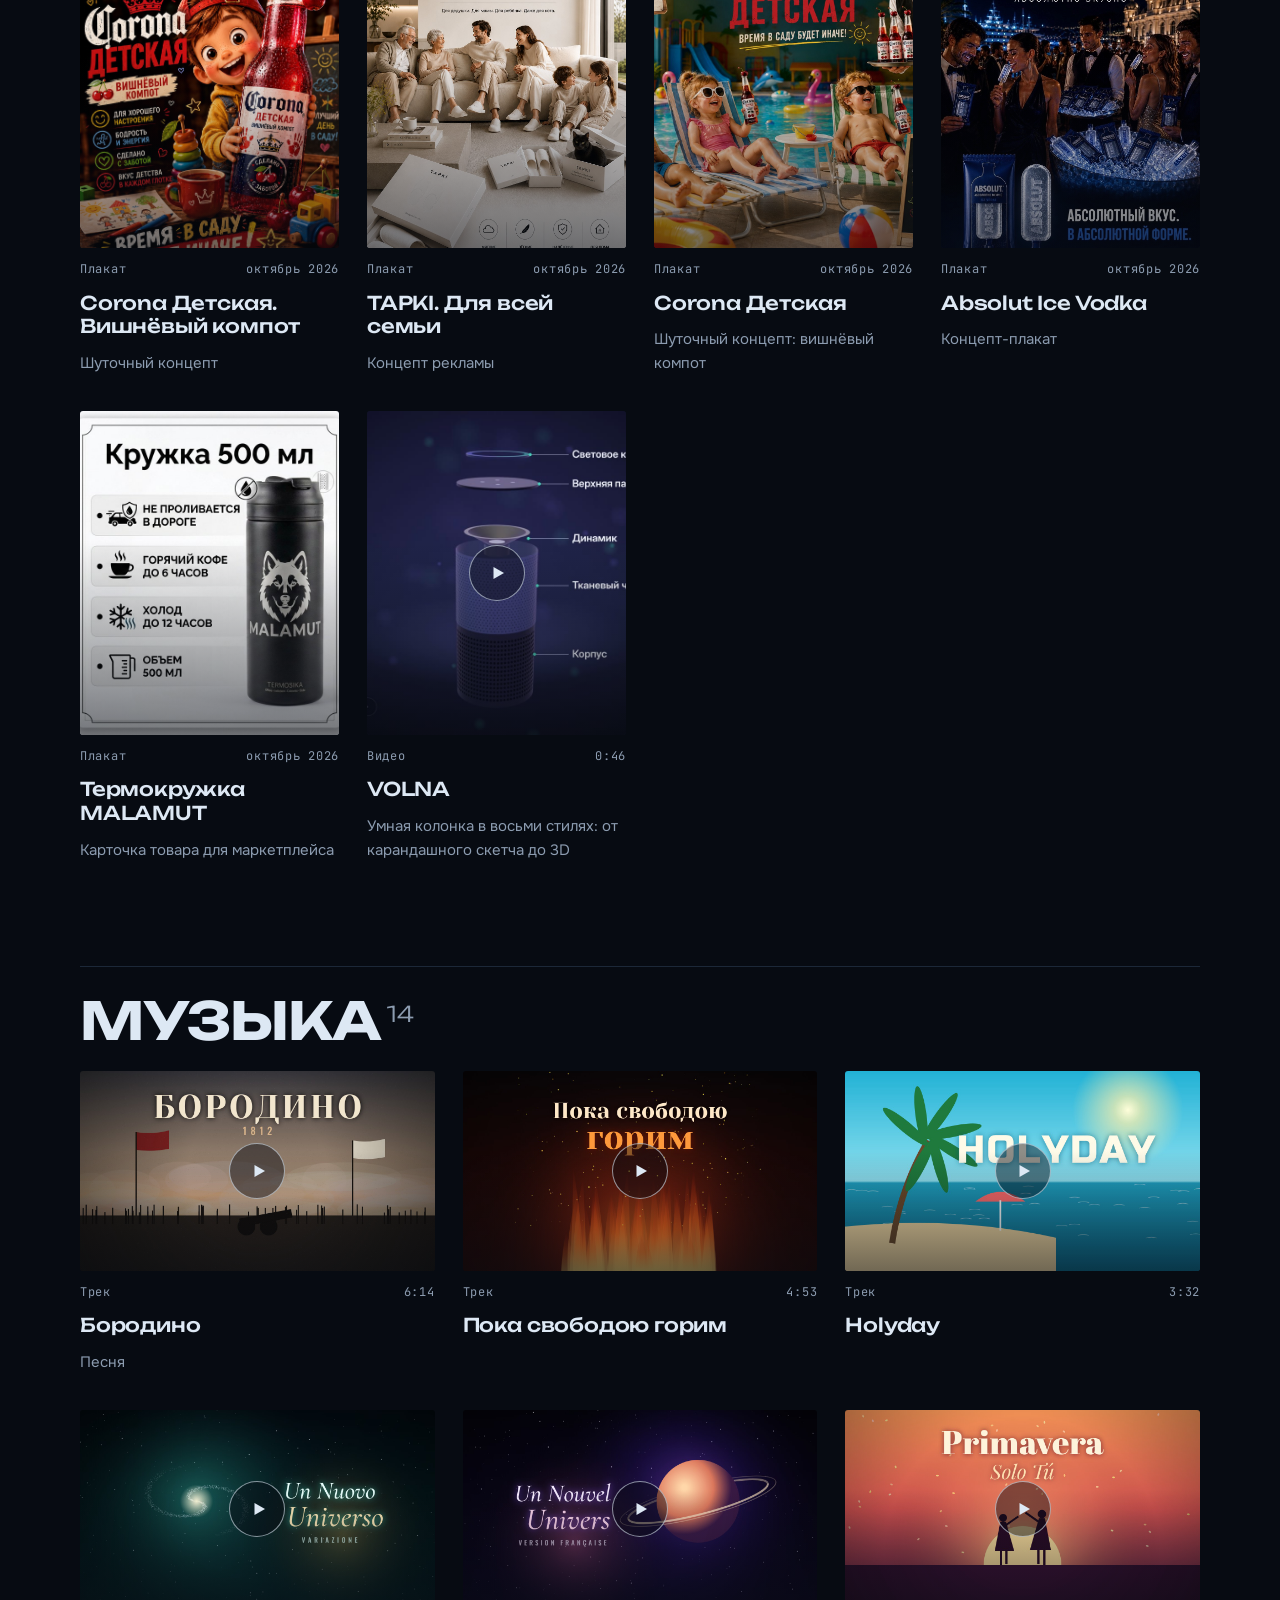
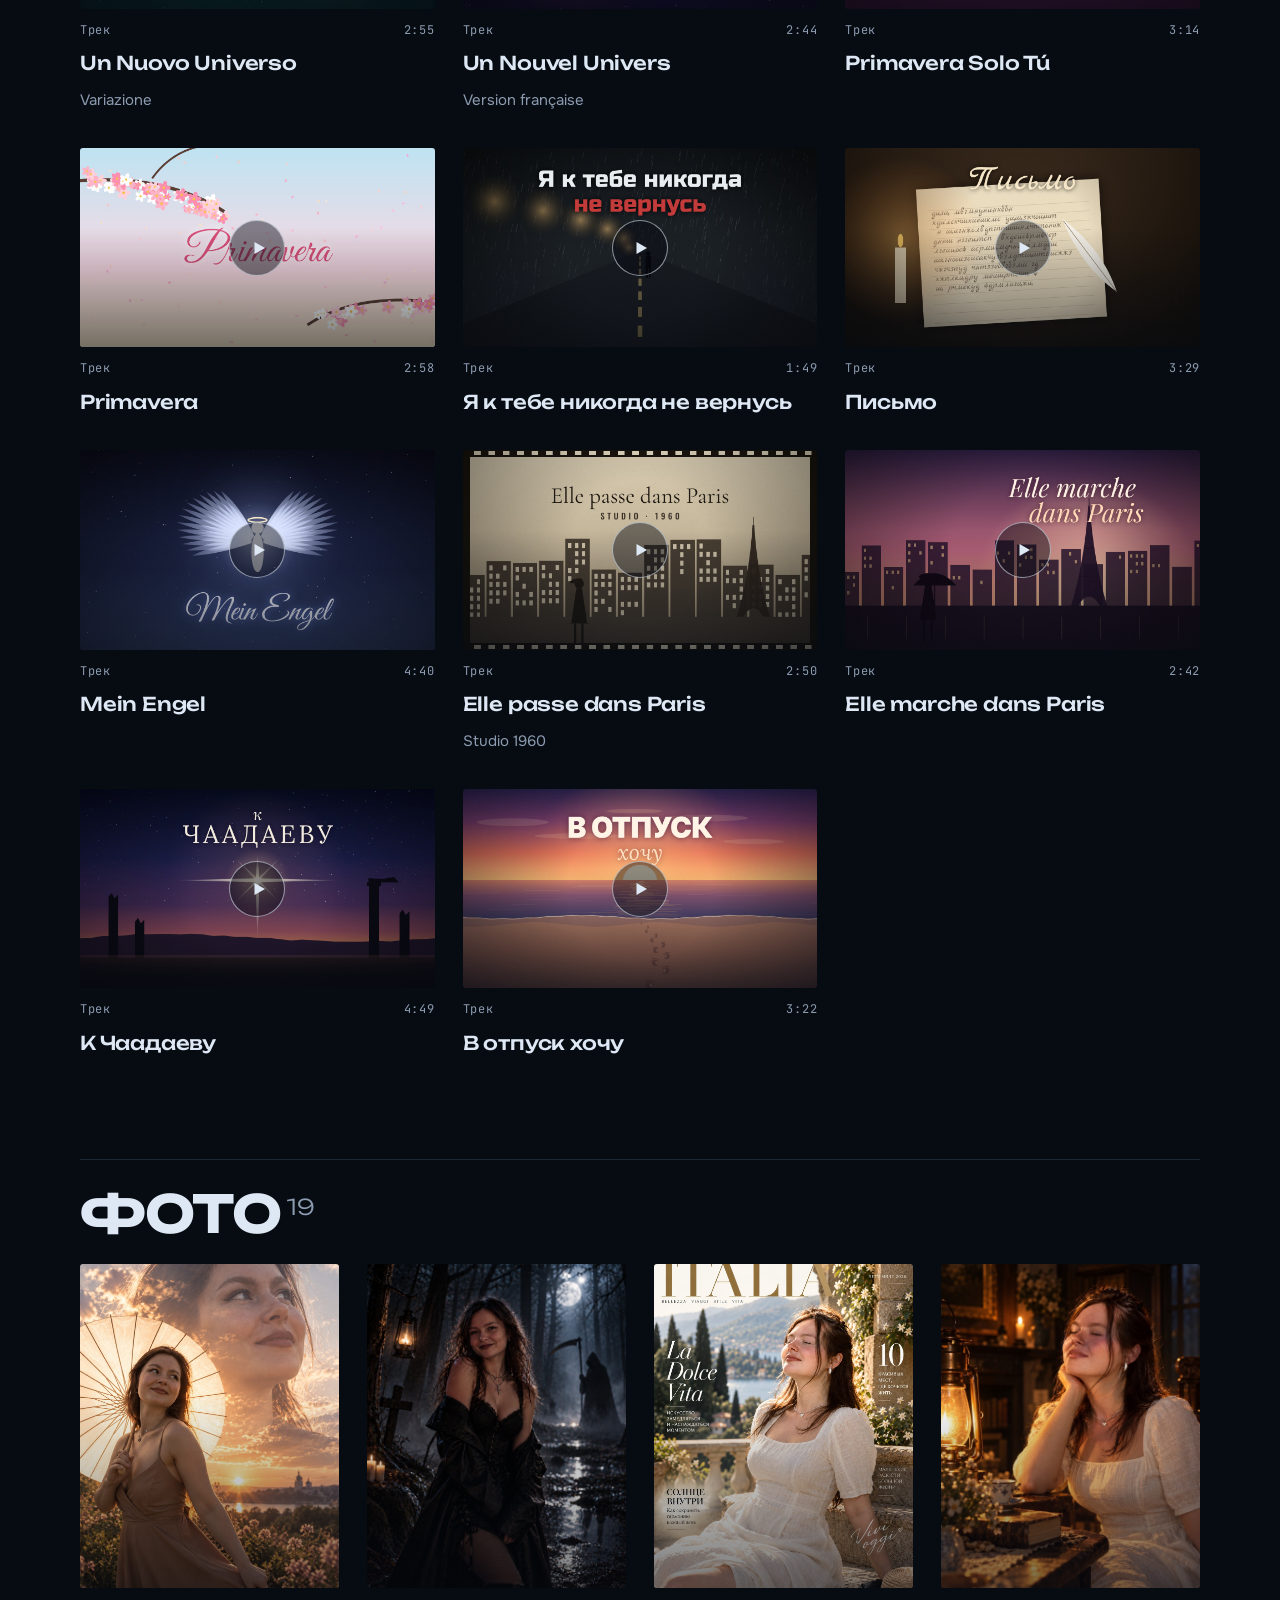
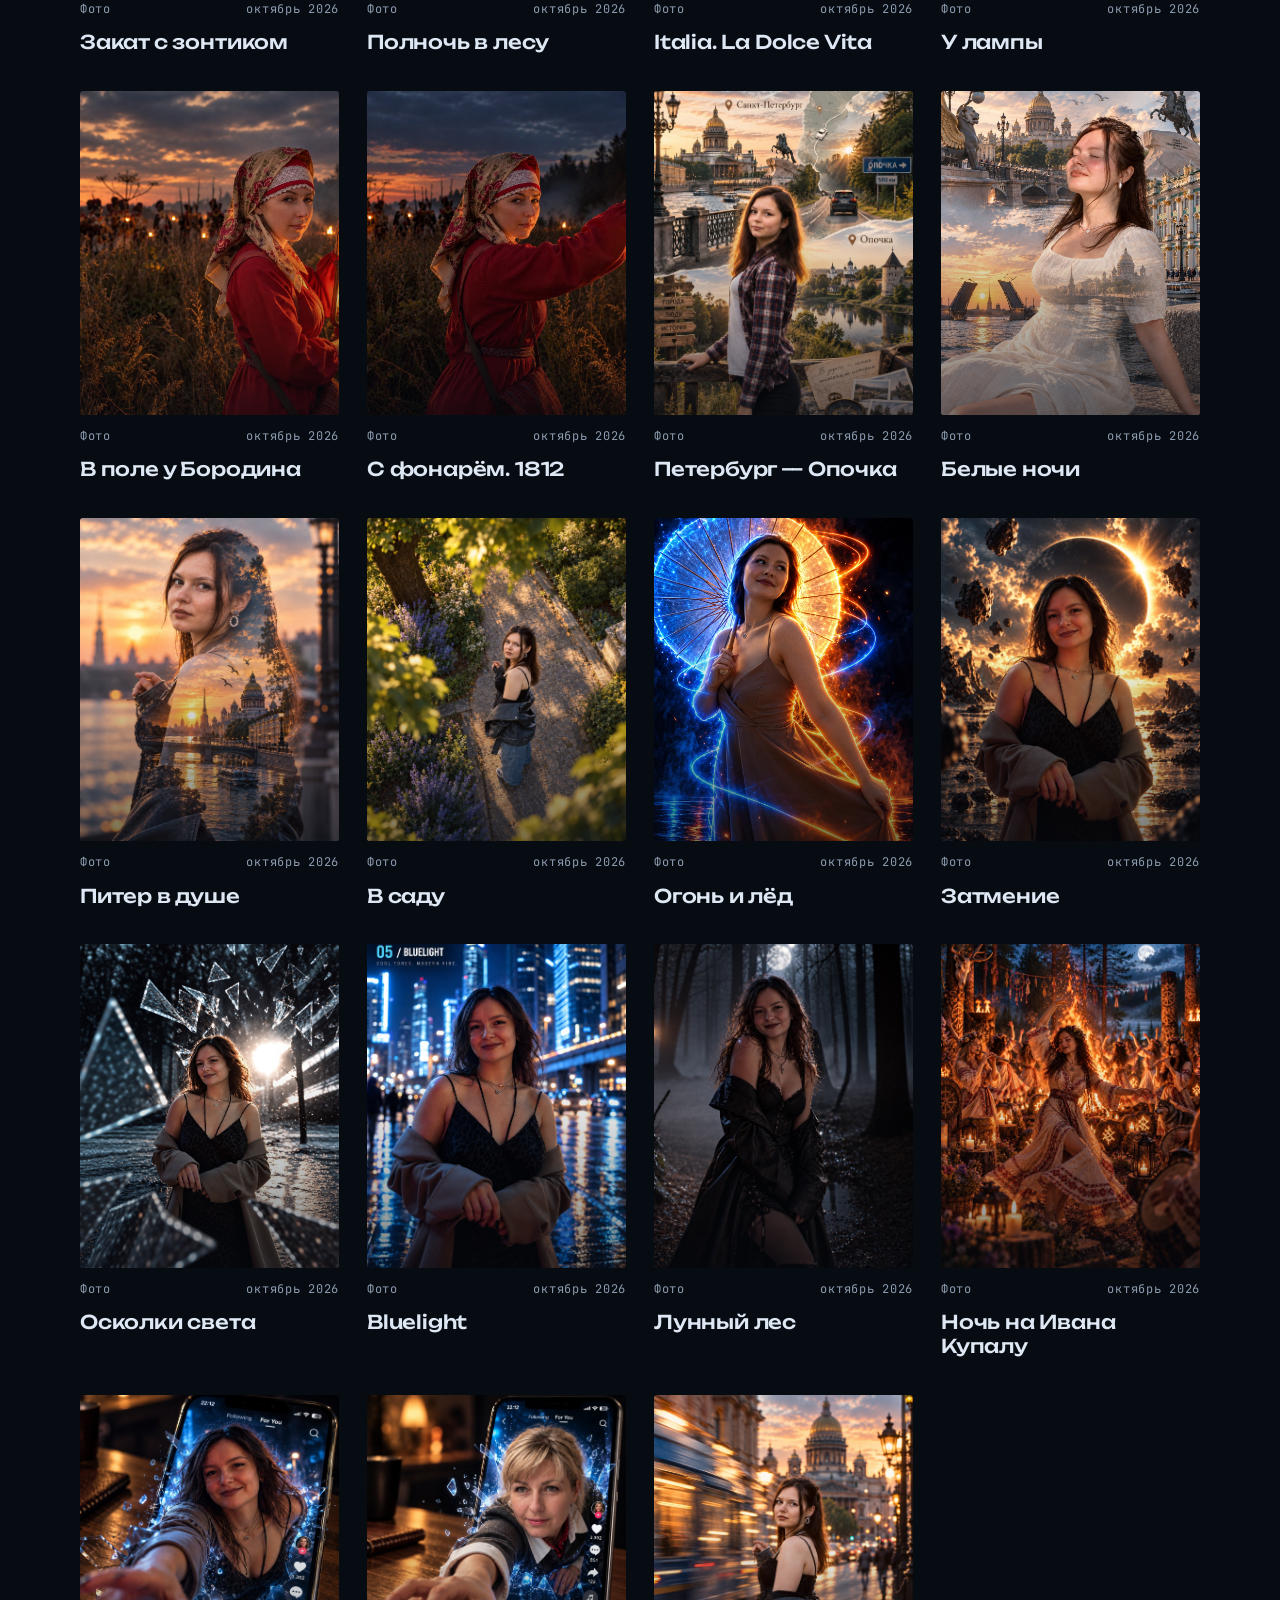
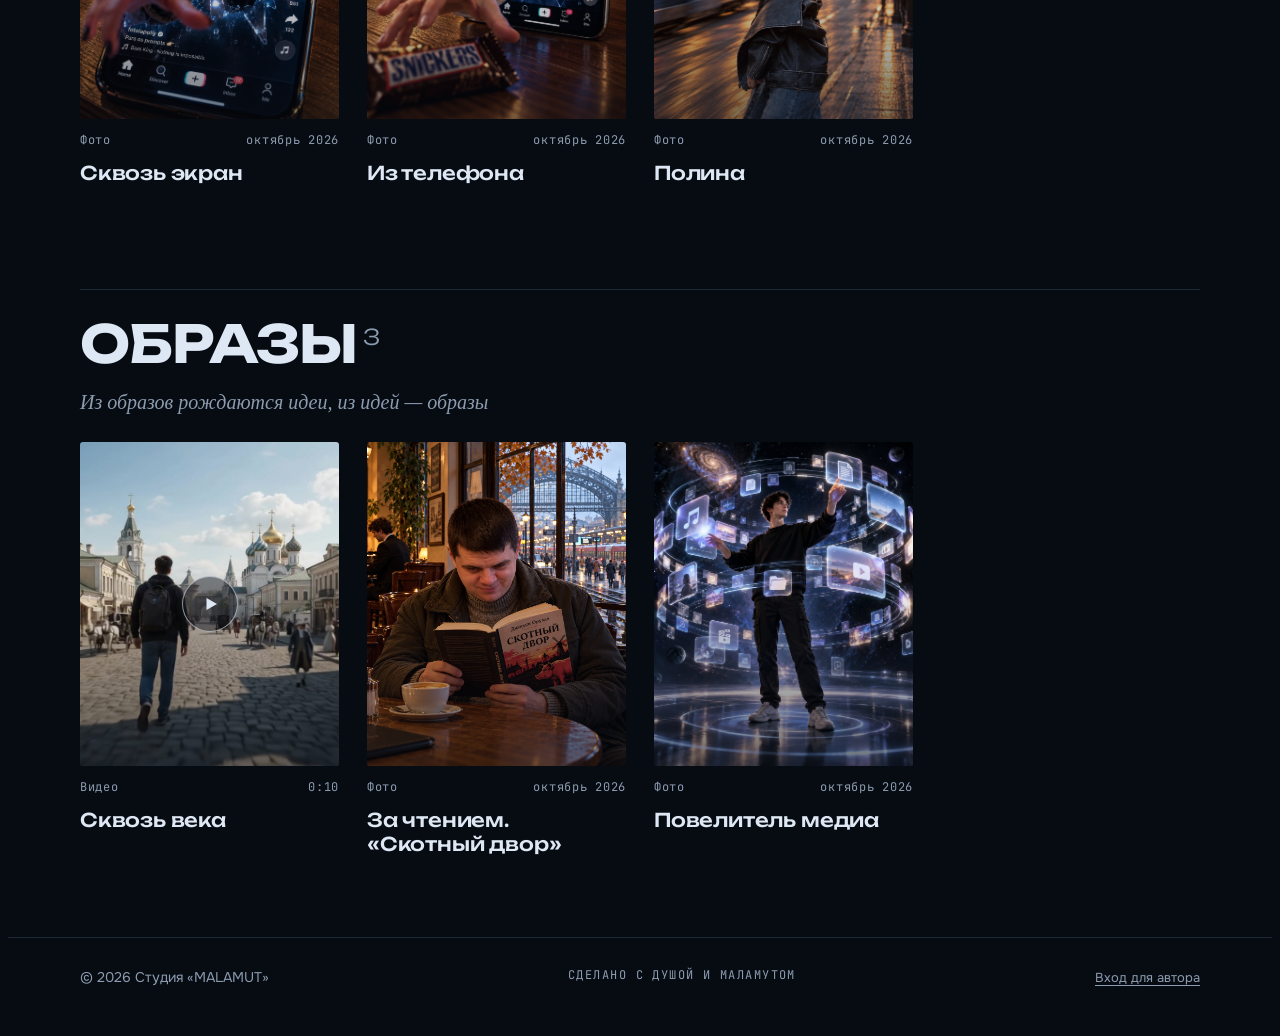
==== commit 0e091df8: "Девиз раздела «Образы» Co-Authored-By: Claude Opus 5.5 <noreply@anthropic.com> Claude-Session: https" ====
--- a/index.html
+++ b/index.html
@@ -59,7 +59,7 @@
     <div class="works" id="grid-photo"></div>
   </section>
   <section class="wrap works-section" id="obrazy">
-    <div class="section-head"><h2>Образы<span id="count-obrazy"></span></h2></div>
+    <div class="section-head"><h2>Образы<span id="count-obrazy"></span></h2><p class="section-motto">Из образов рождаются идеи, из идей — образы</p></div>
     <div class="works" id="grid-obrazy"></div>
   </section>
 </main>
--- a/style.css
+++ b/style.css
@@ -196,3 +196,5 @@
 #grid-obrazy .thumb img, #grid-obrazy .thumb video { object-position: center 30%; }
 @media (max-width: 860px) { #grid-obrazy { grid-template-columns: repeat(3, minmax(0, 1fr)); } }
 @media (max-width: 560px) { #grid-obrazy { grid-template-columns: repeat(2, minmax(0, 1fr)); gap: 24px 14px; } #grid-obrazy .work h3 { font-size: 15px; } }
+
+.section-motto { margin: 0; font-family: var(--f-text); font-style: italic; font-size: clamp(16px, 2vw, 20px); color: var(--mist); flex-basis: 100%; }
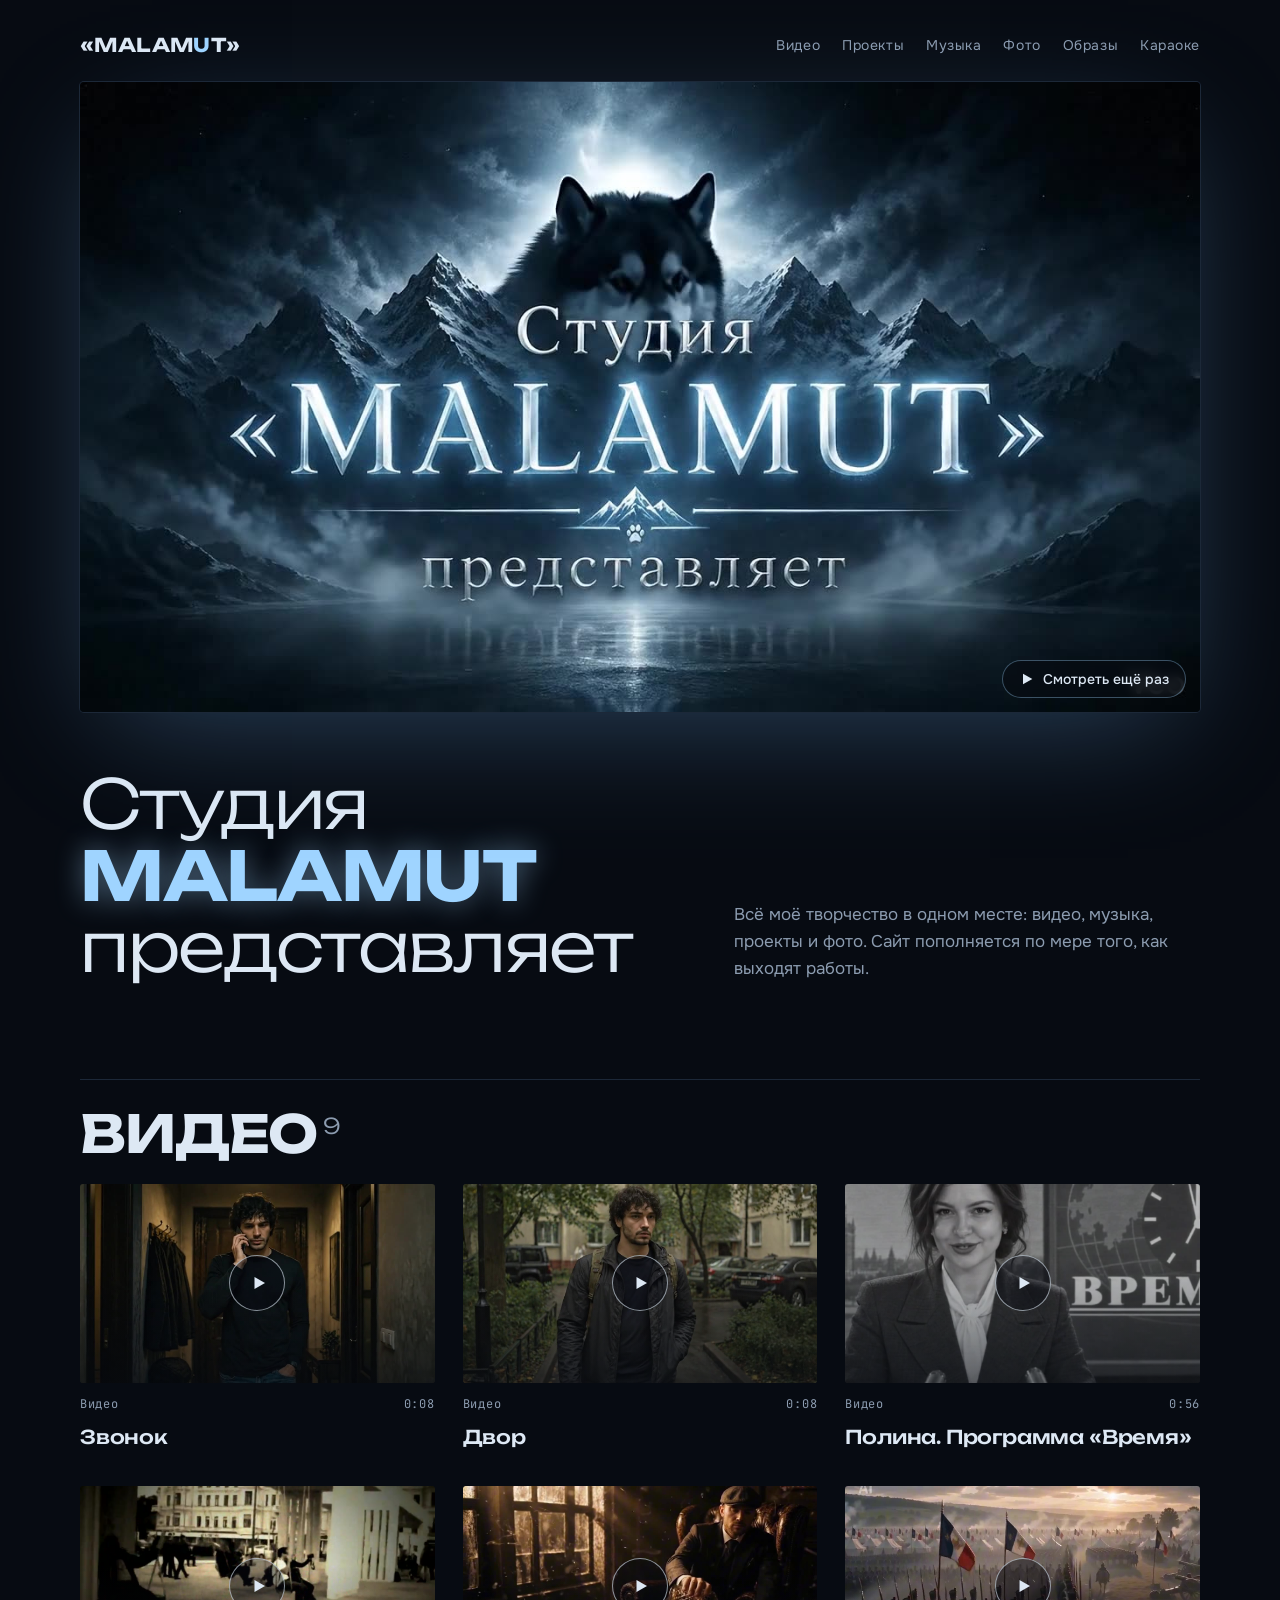
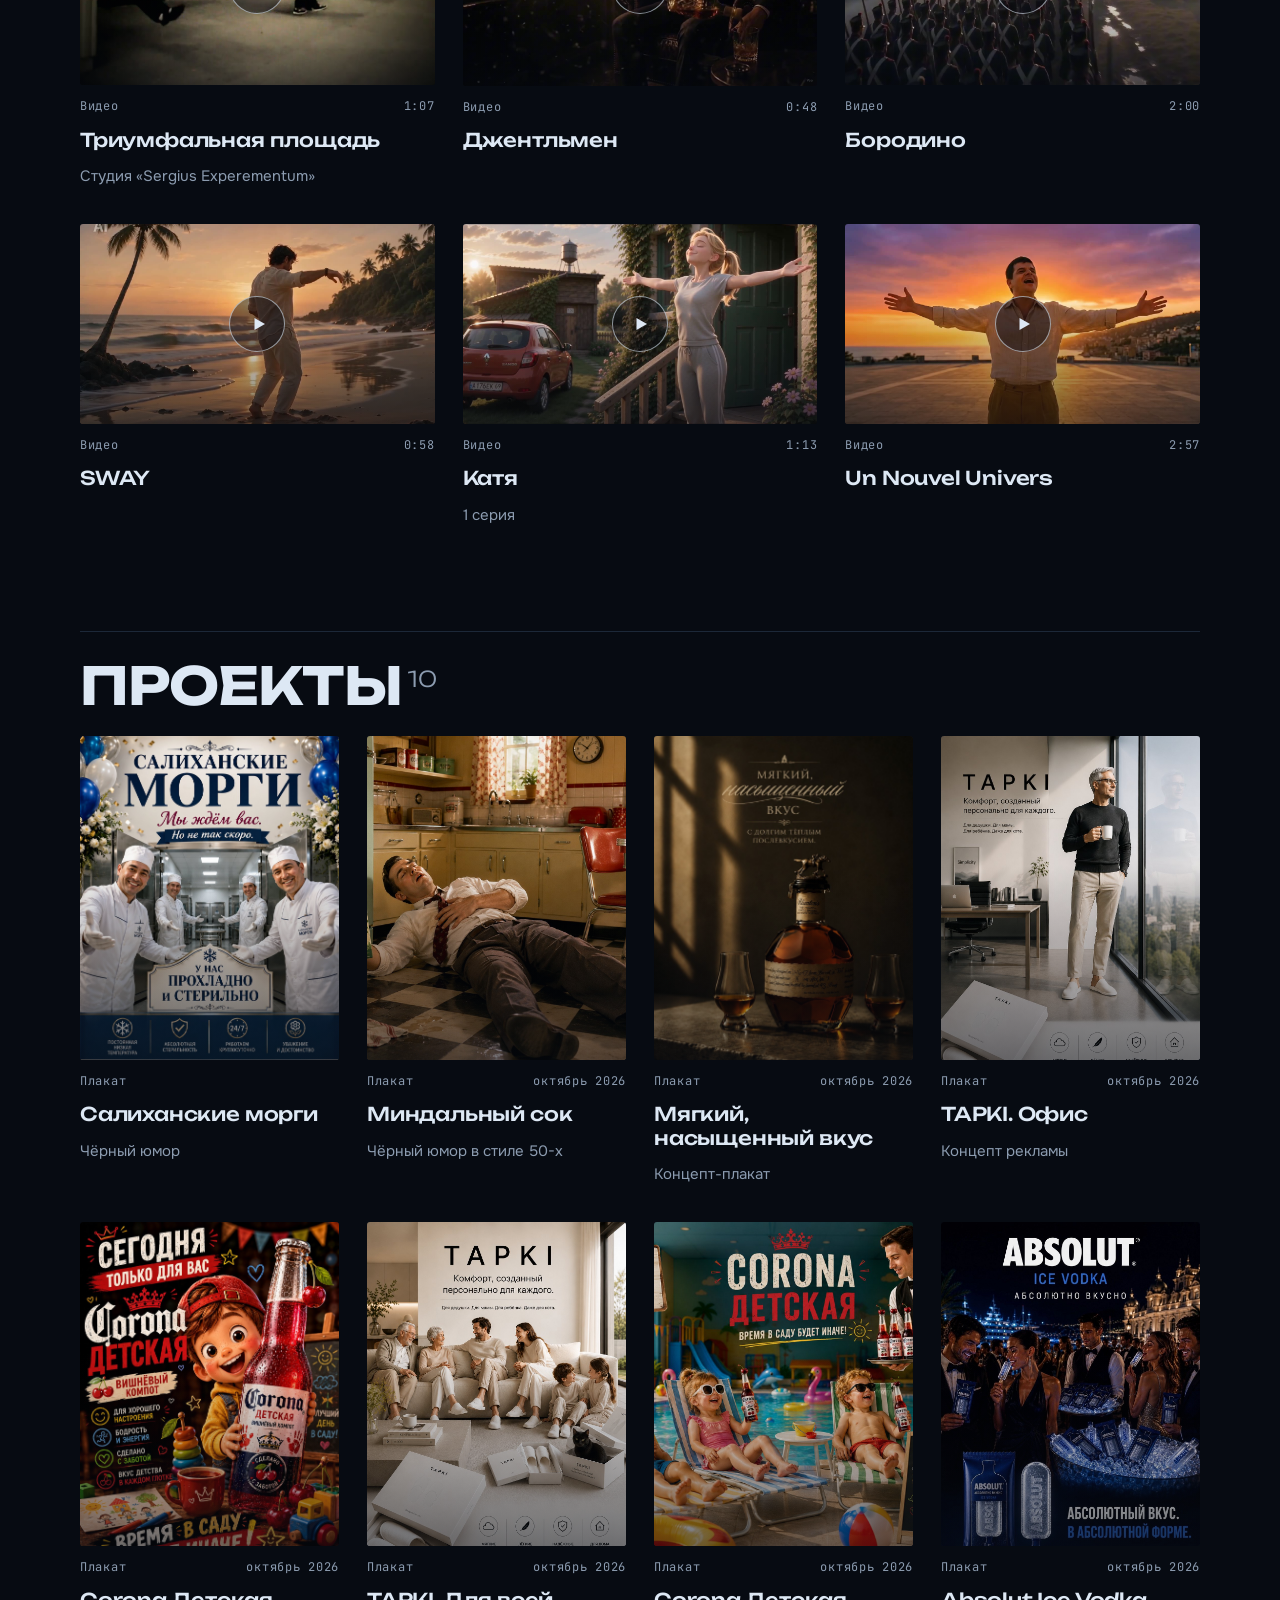
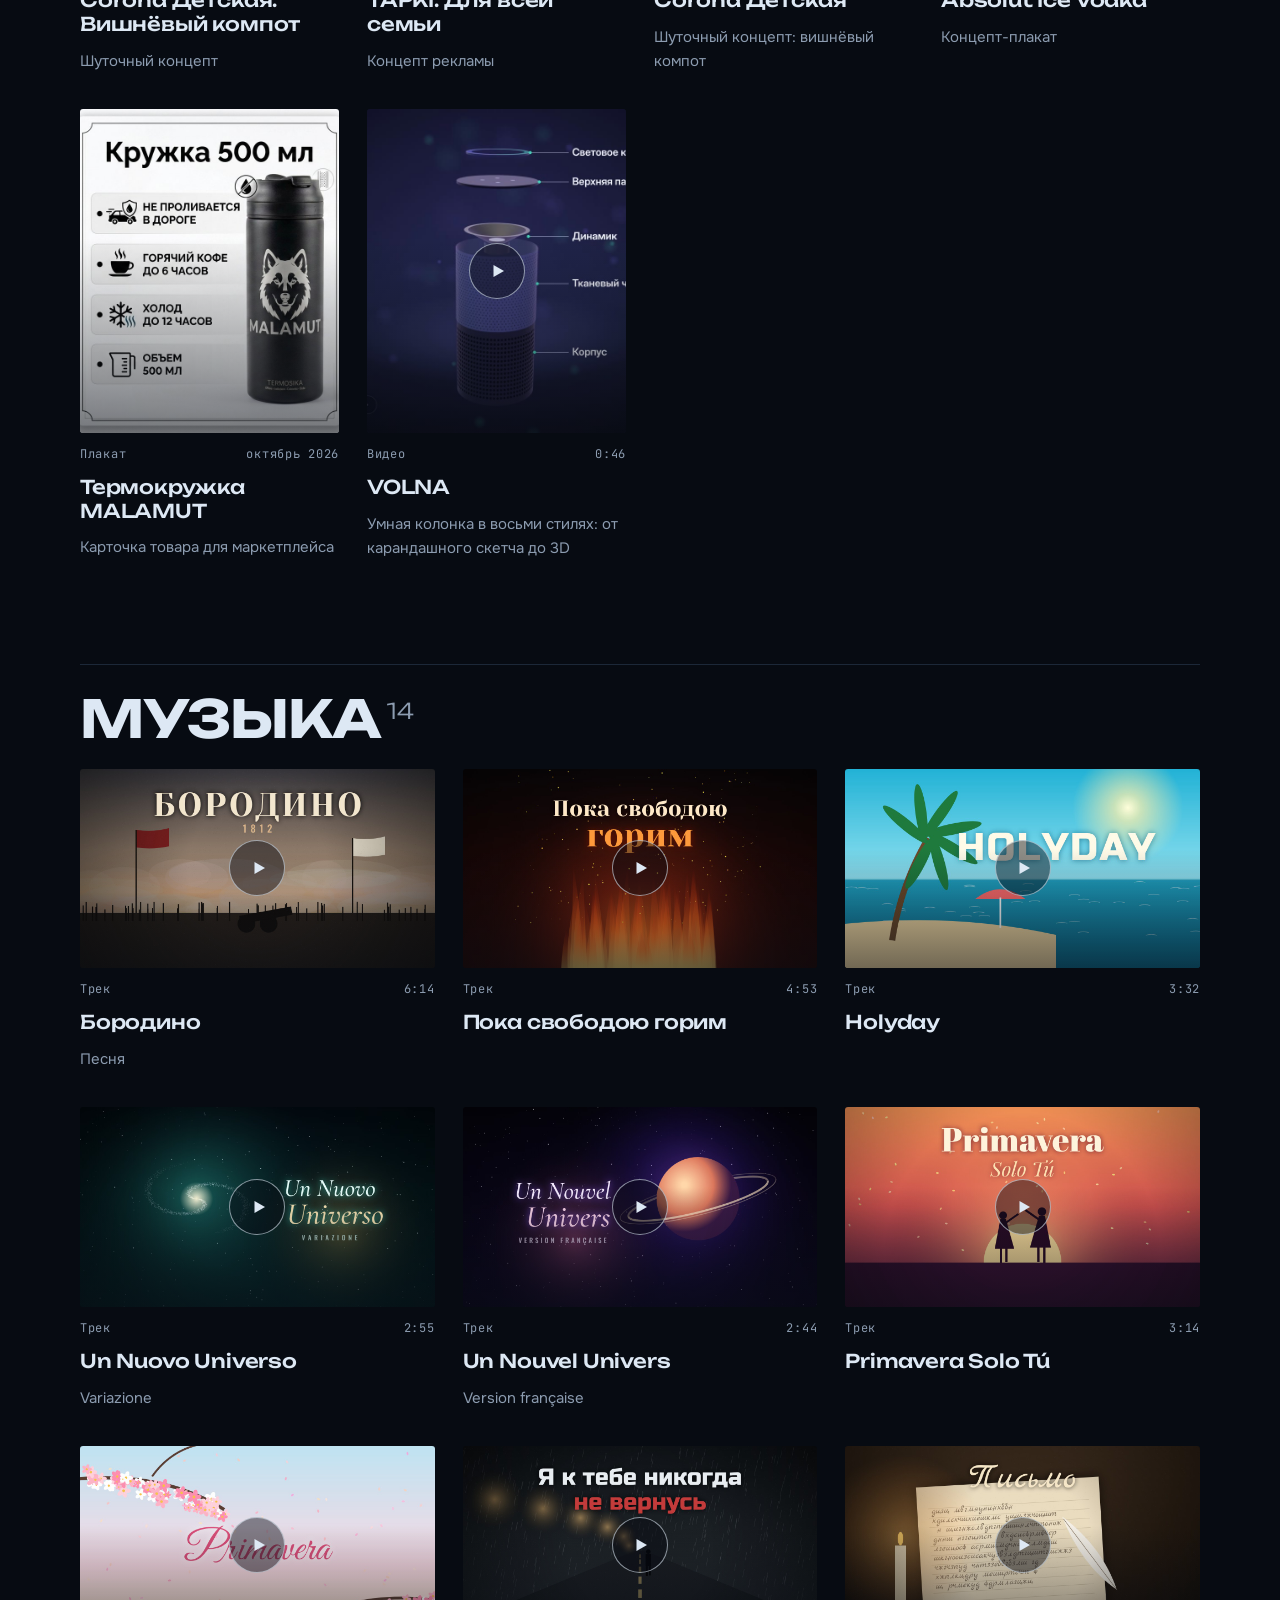
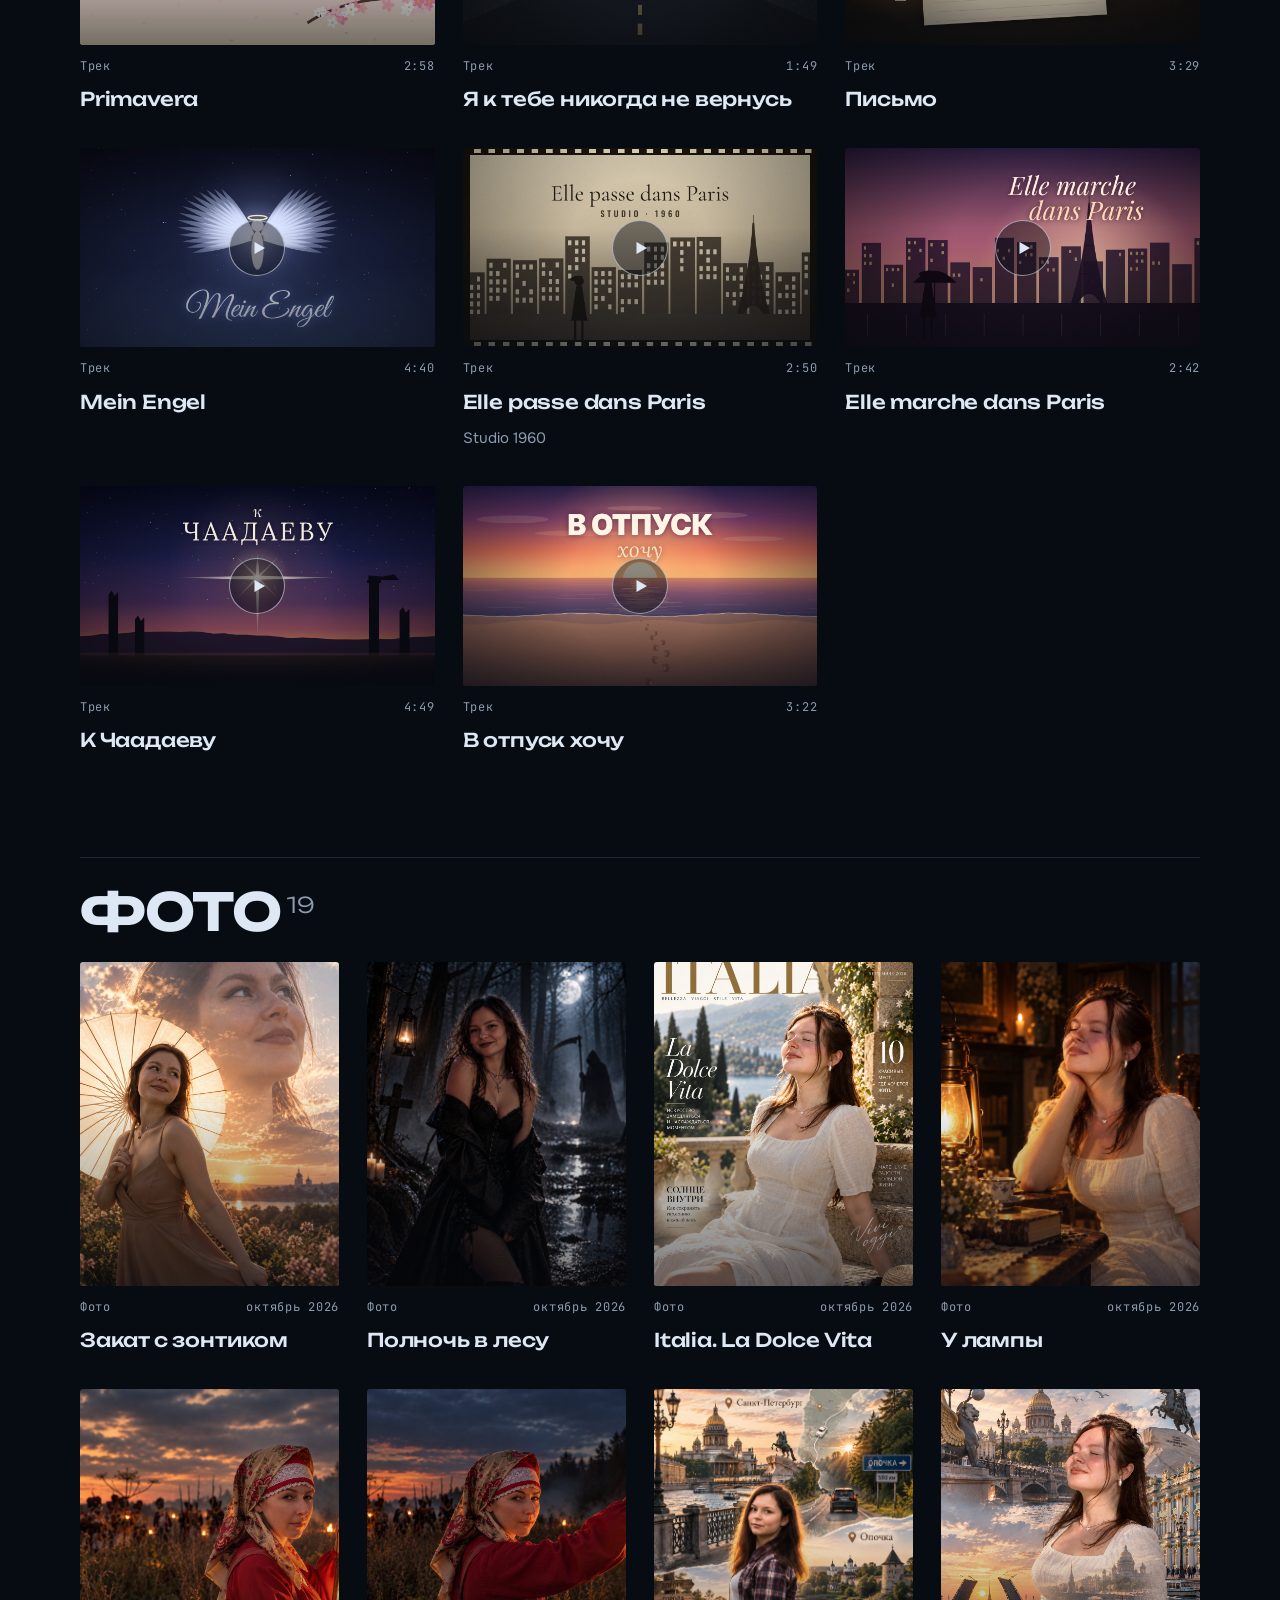
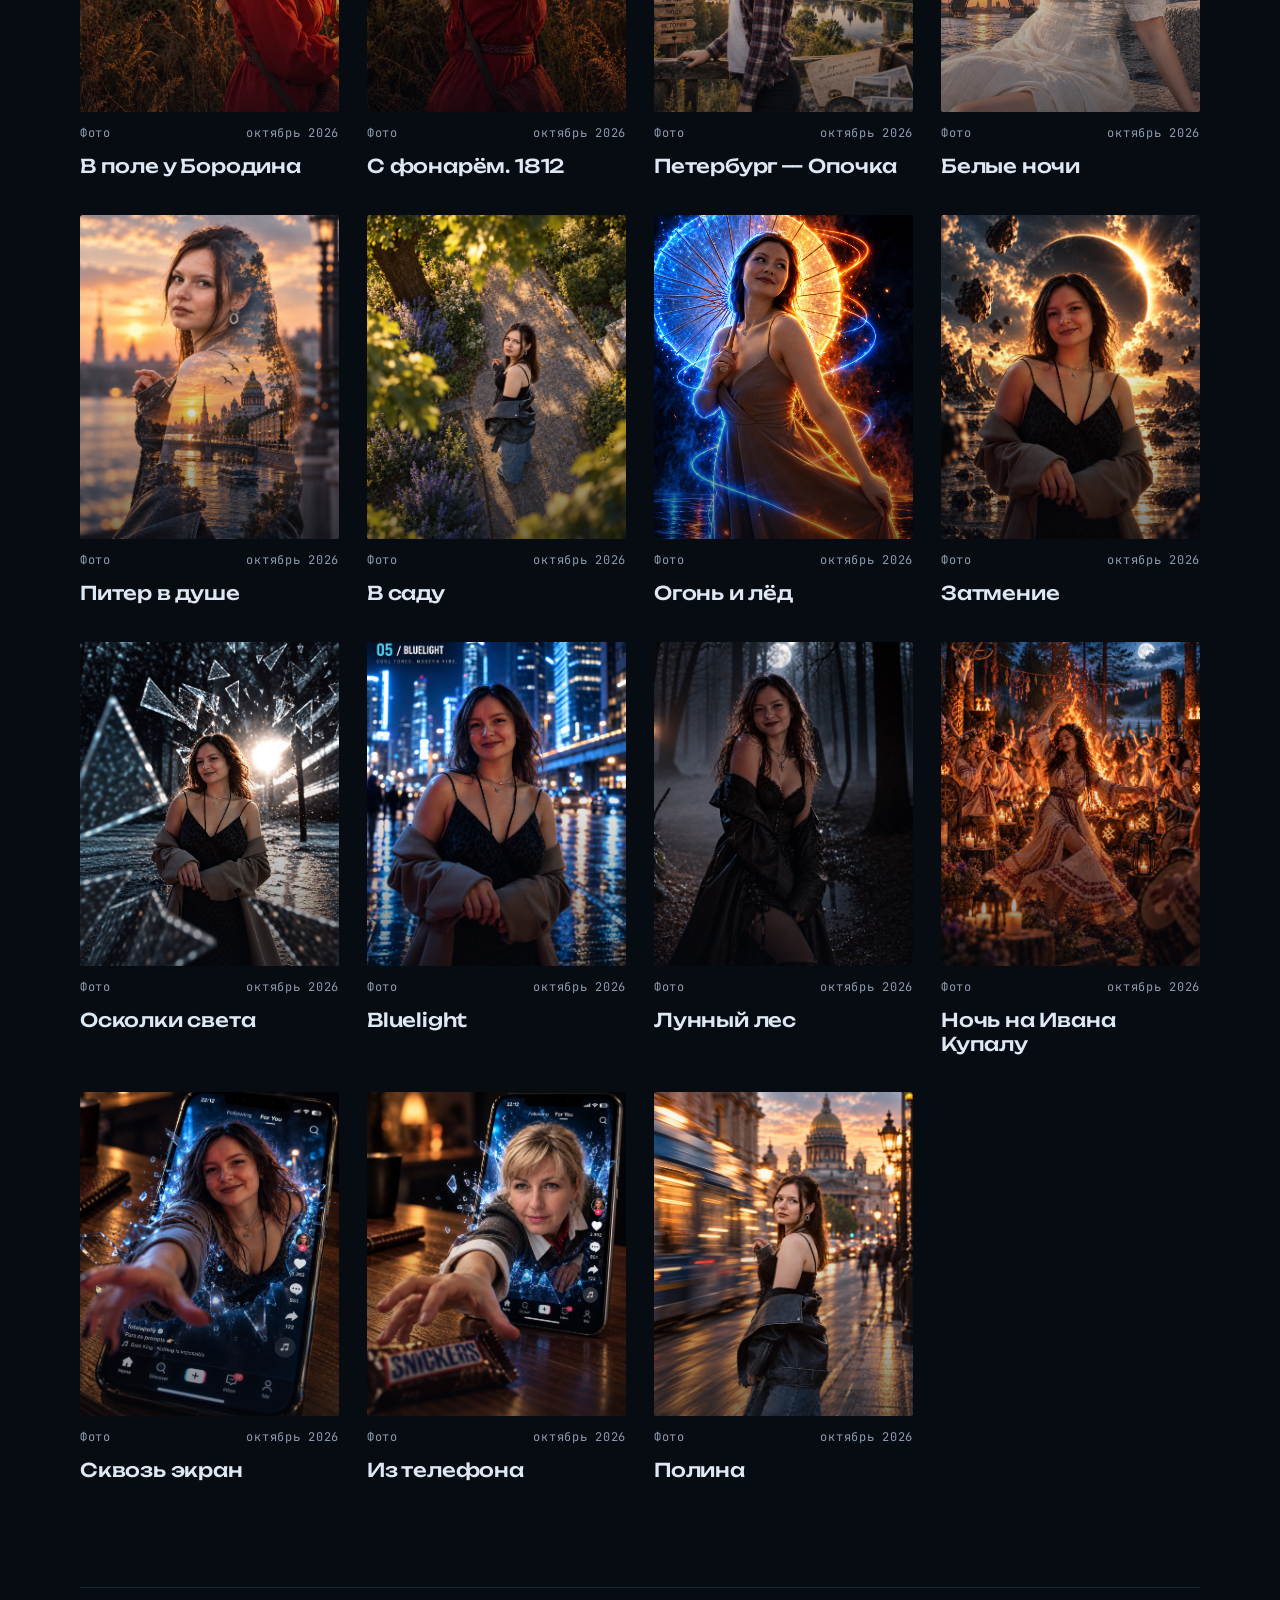
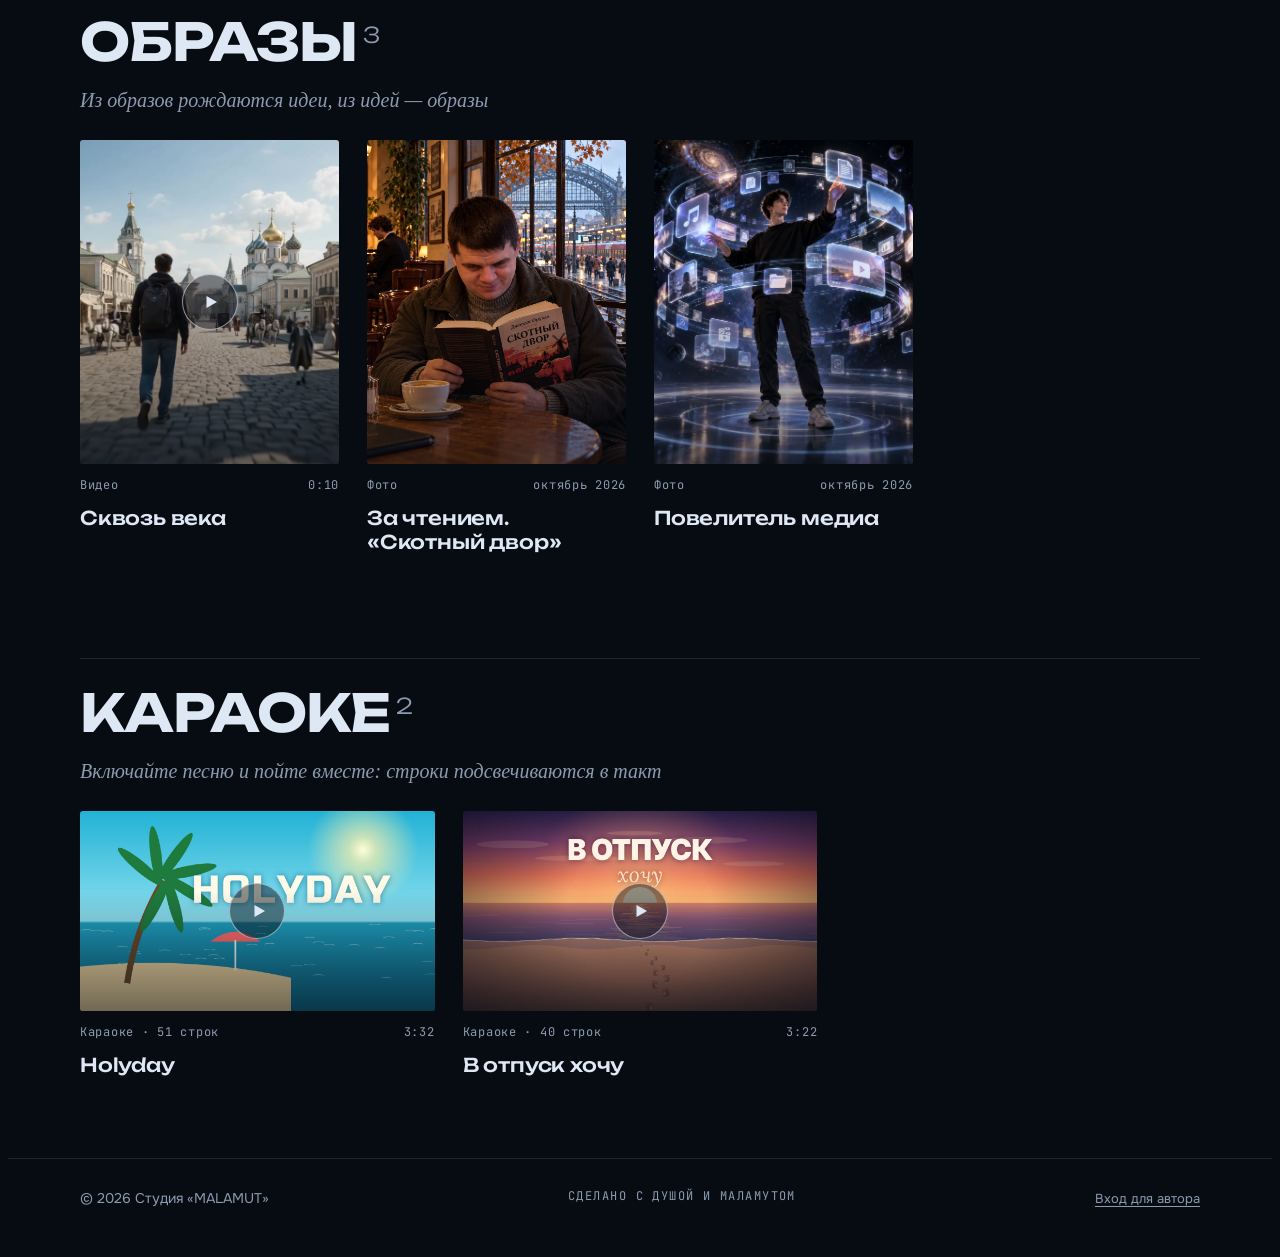
==== commit d59939c9: "Раздел «Караоке»; караоке для Holyday; подгонка времени строк без входа (?nastroika) Co-Authored-By:" ====
--- a/index.html
+++ b/index.html
@@ -20,7 +20,7 @@
 <header class="wrap top">
   <a class="mark" href="#top">«MALAM<span>U</span>T»</a>
   <nav class="nav">
-    <a href="#video">Видео</a><a href="#projects">Проекты</a><a href="#music">Музыка</a><a href="#photo">Фото</a><a href="#obrazy">Образы</a>
+    <a href="#video">Видео</a><a href="#projects">Проекты</a><a href="#music">Музыка</a><a href="#photo">Фото</a><a href="#obrazy">Образы</a><a href="#karaoke">Караоке</a>
     <span class="owner-bar" id="ownerBar" hidden>
       <button class="pill" id="guestBtn" type="button">Как видят гости</button>
       <button class="pill solid" id="addBtn" type="button">+ Добавить</button>
@@ -61,6 +61,10 @@
   <section class="wrap works-section" id="obrazy">
     <div class="section-head"><h2>Образы<span id="count-obrazy"></span></h2><p class="section-motto">Из образов рождаются идеи, из идей — образы</p></div>
     <div class="works" id="grid-obrazy"></div>
+  </section>
+  <section class="wrap works-section" id="karaoke">
+    <div class="section-head"><h2>Караоке<span id="count-karaoke"></span></h2><p class="section-motto">Включайте песню и пойте вместе: строки подсвечиваются в такт</p></div>
+    <div class="works" id="grid-karaoke"></div>
   </section>
 </main>
 
--- a/style.css
+++ b/style.css
@@ -198,3 +198,4 @@
 @media (max-width: 560px) { #grid-obrazy { grid-template-columns: repeat(2, minmax(0, 1fr)); gap: 24px 14px; } #grid-obrazy .work h3 { font-size: 15px; } }
 
 .section-motto { margin: 0; font-family: var(--f-text); font-style: italic; font-size: clamp(16px, 2vw, 20px); color: var(--mist); flex-basis: 100%; }
+.kedit textarea[readonly] { min-height: 160px; font-family: var(--f-mono); font-size: 13px; }
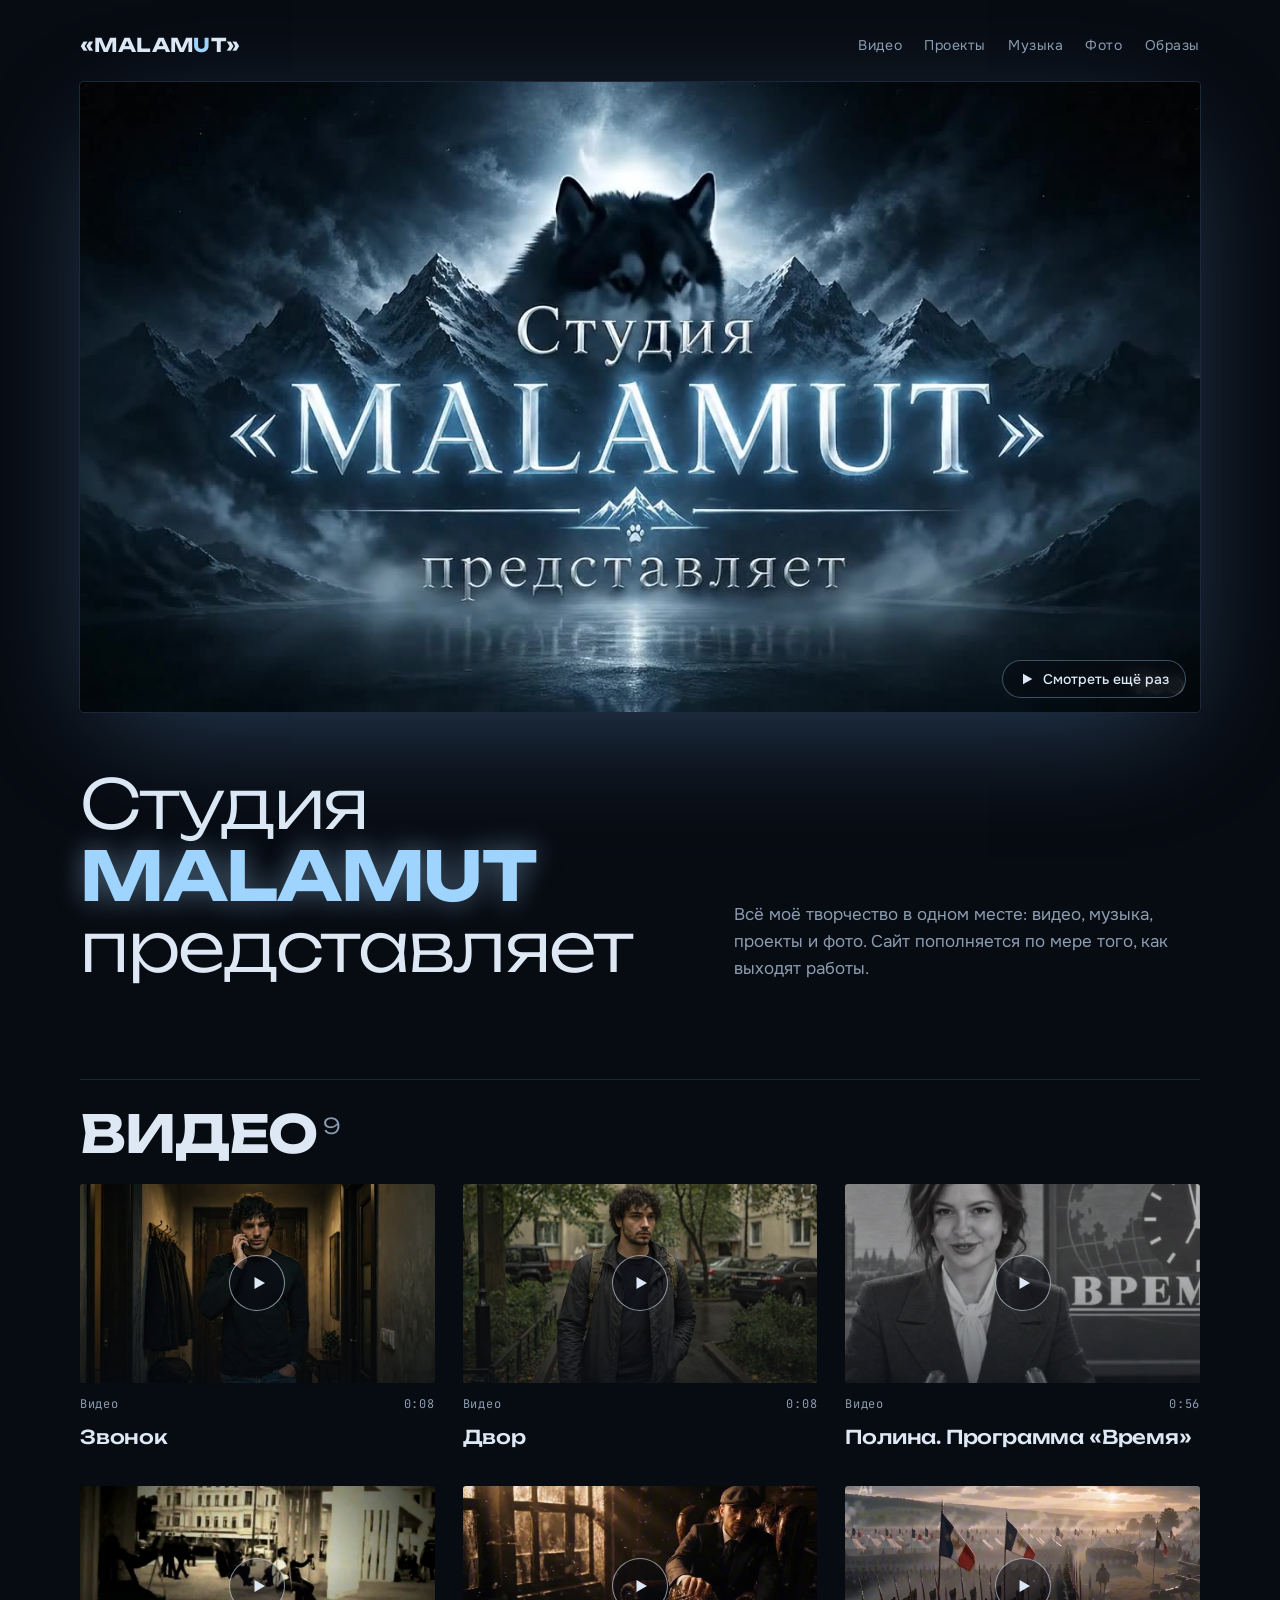
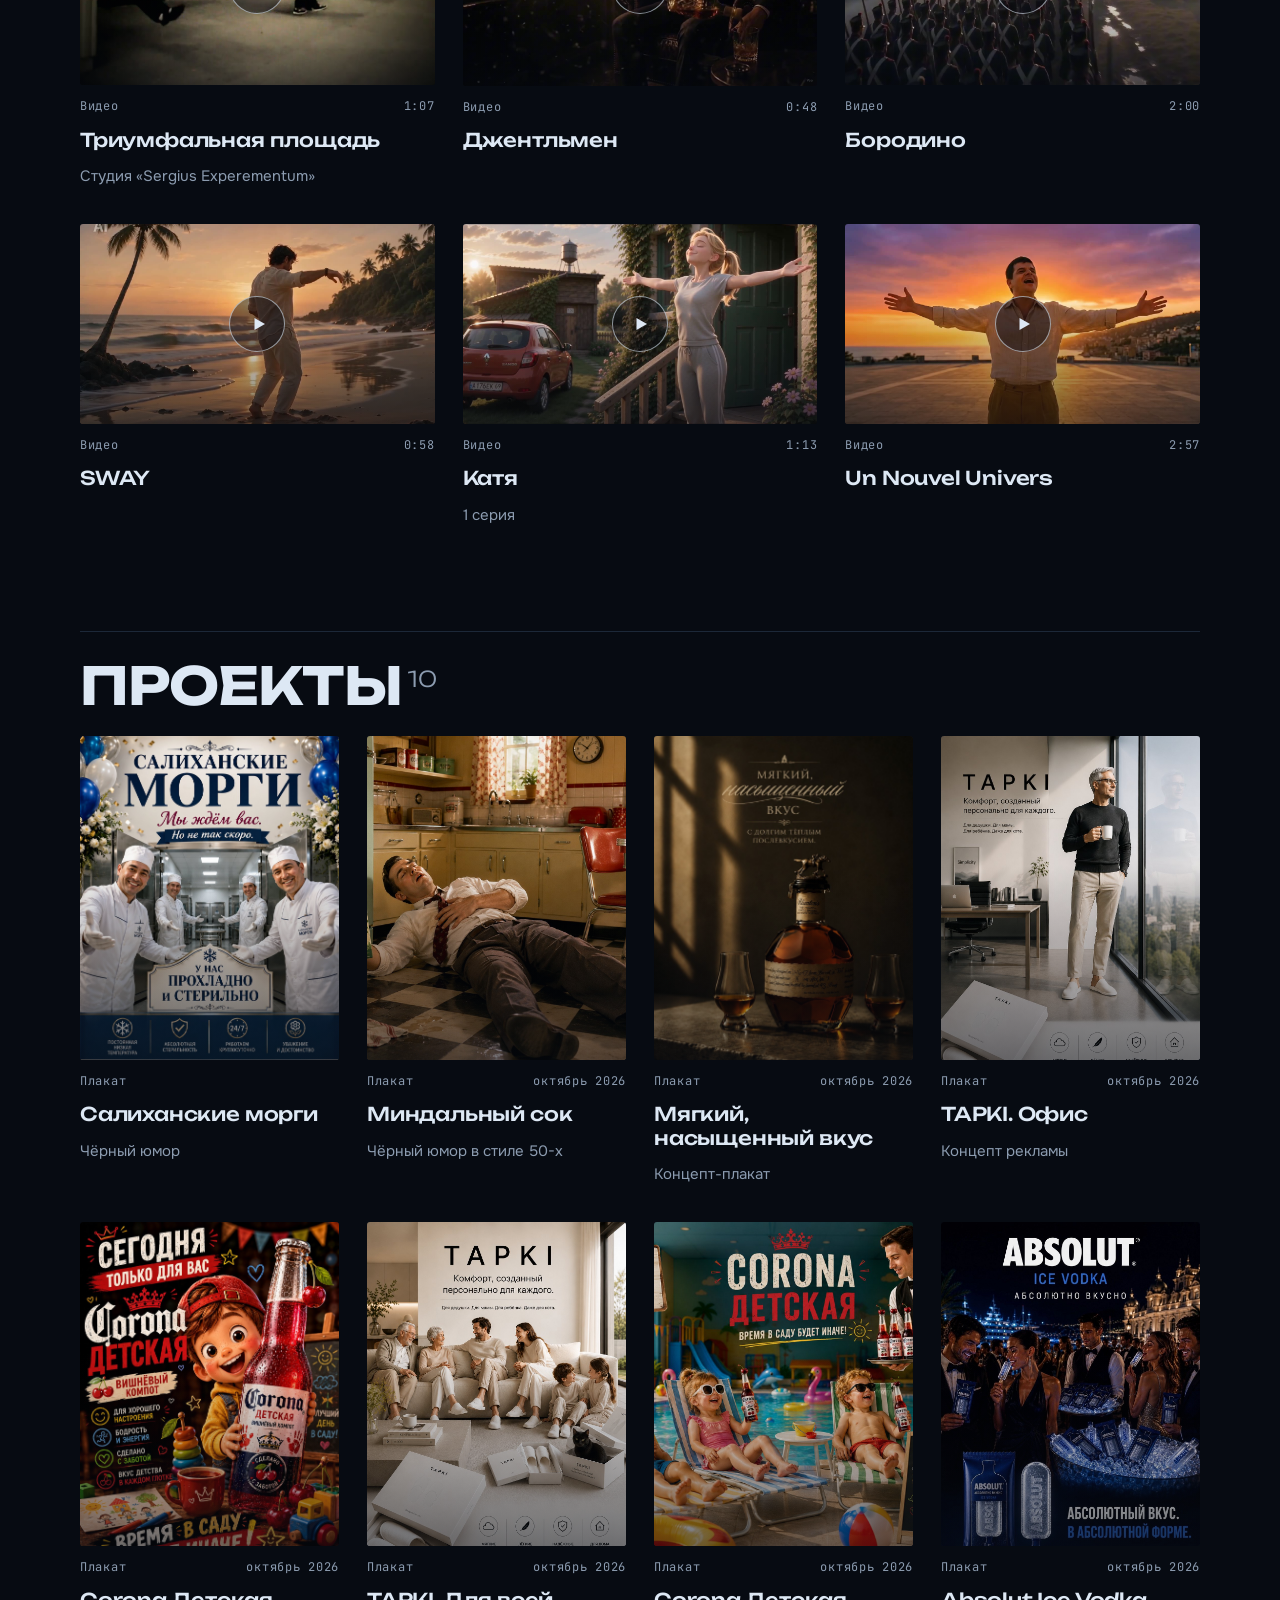
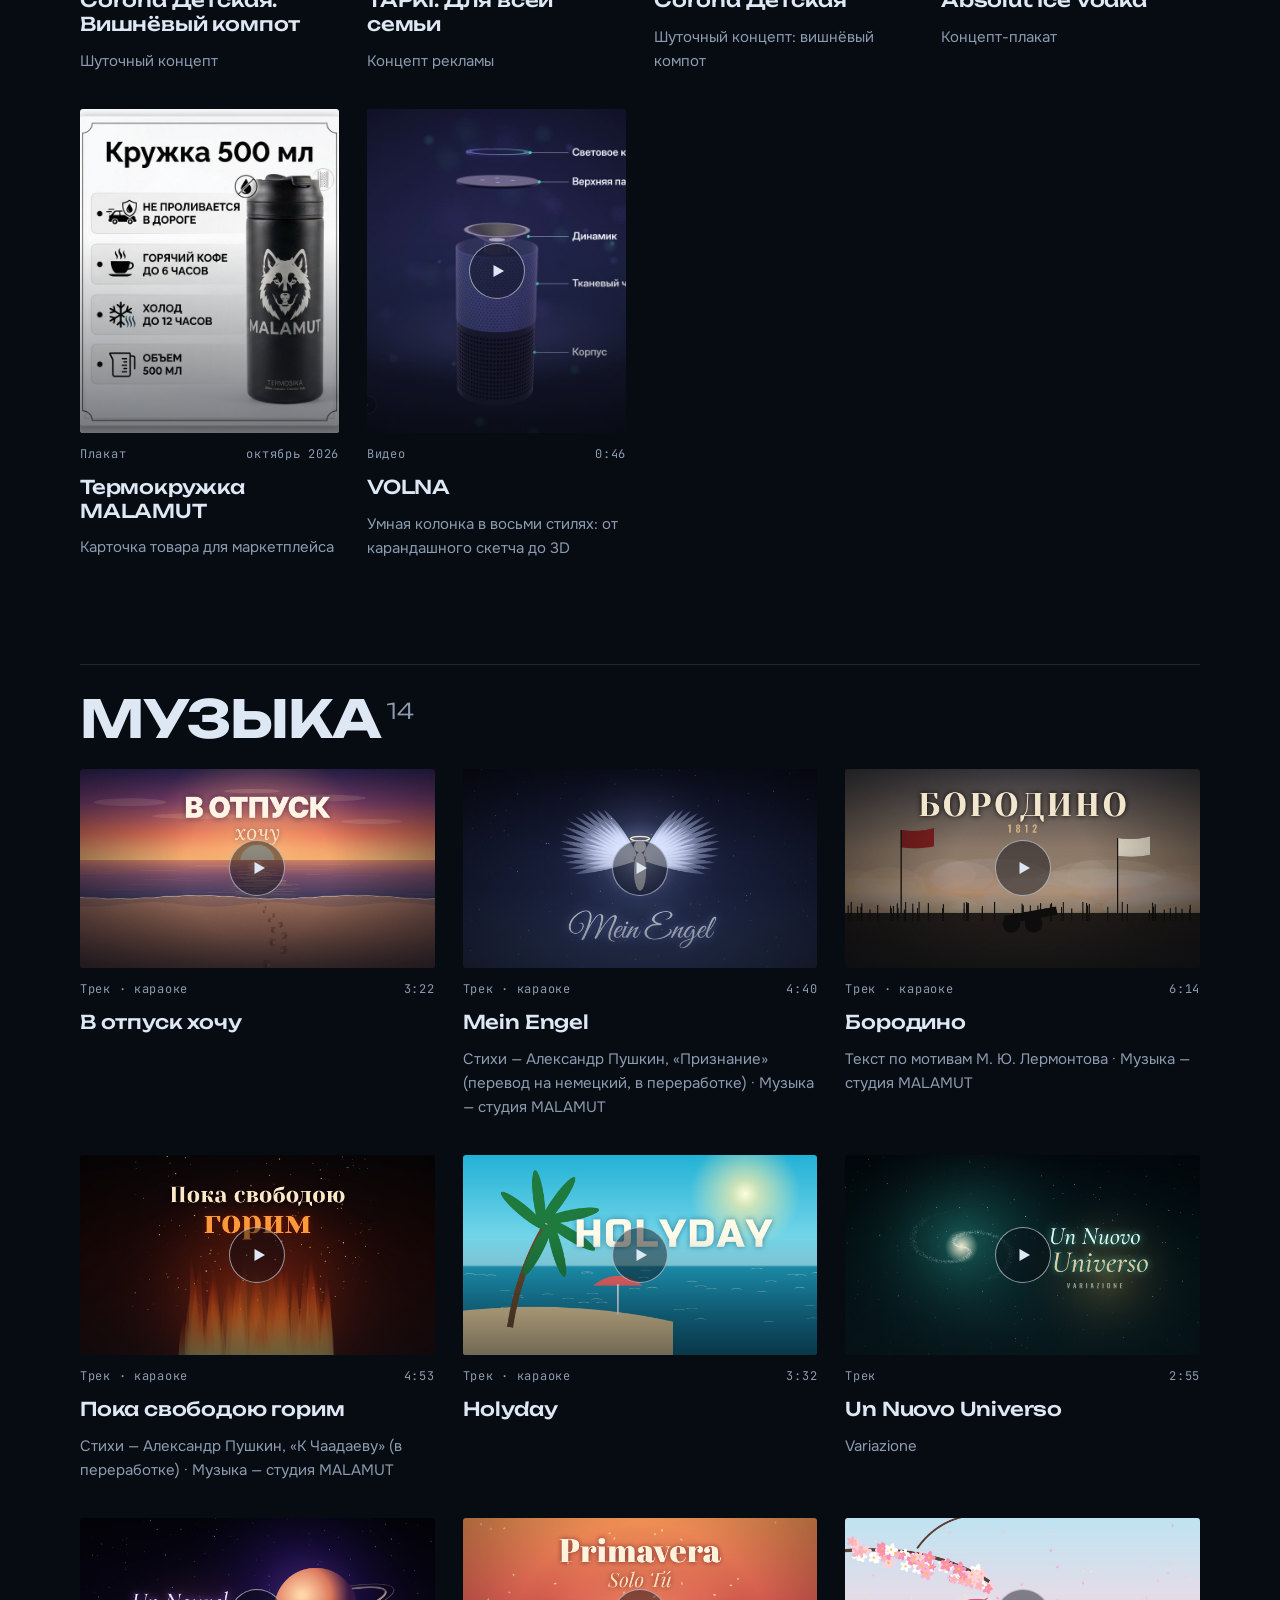
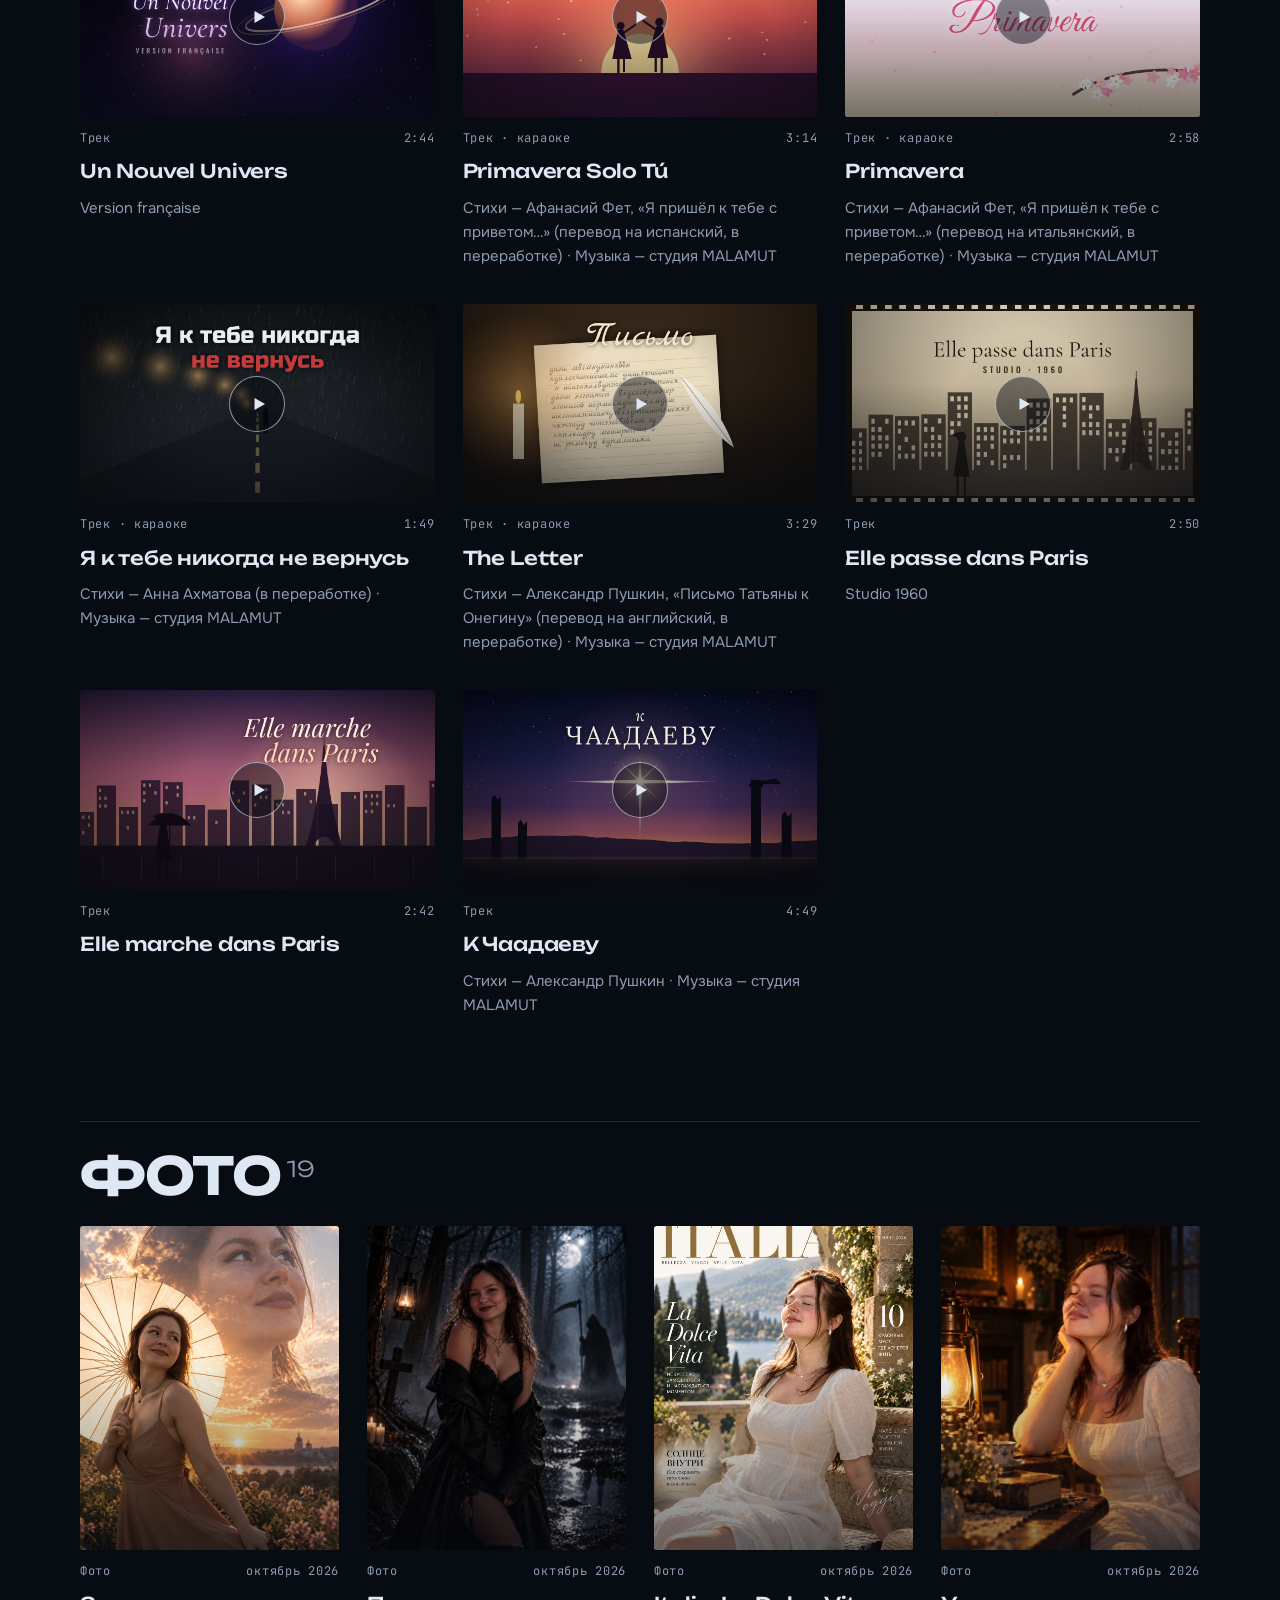
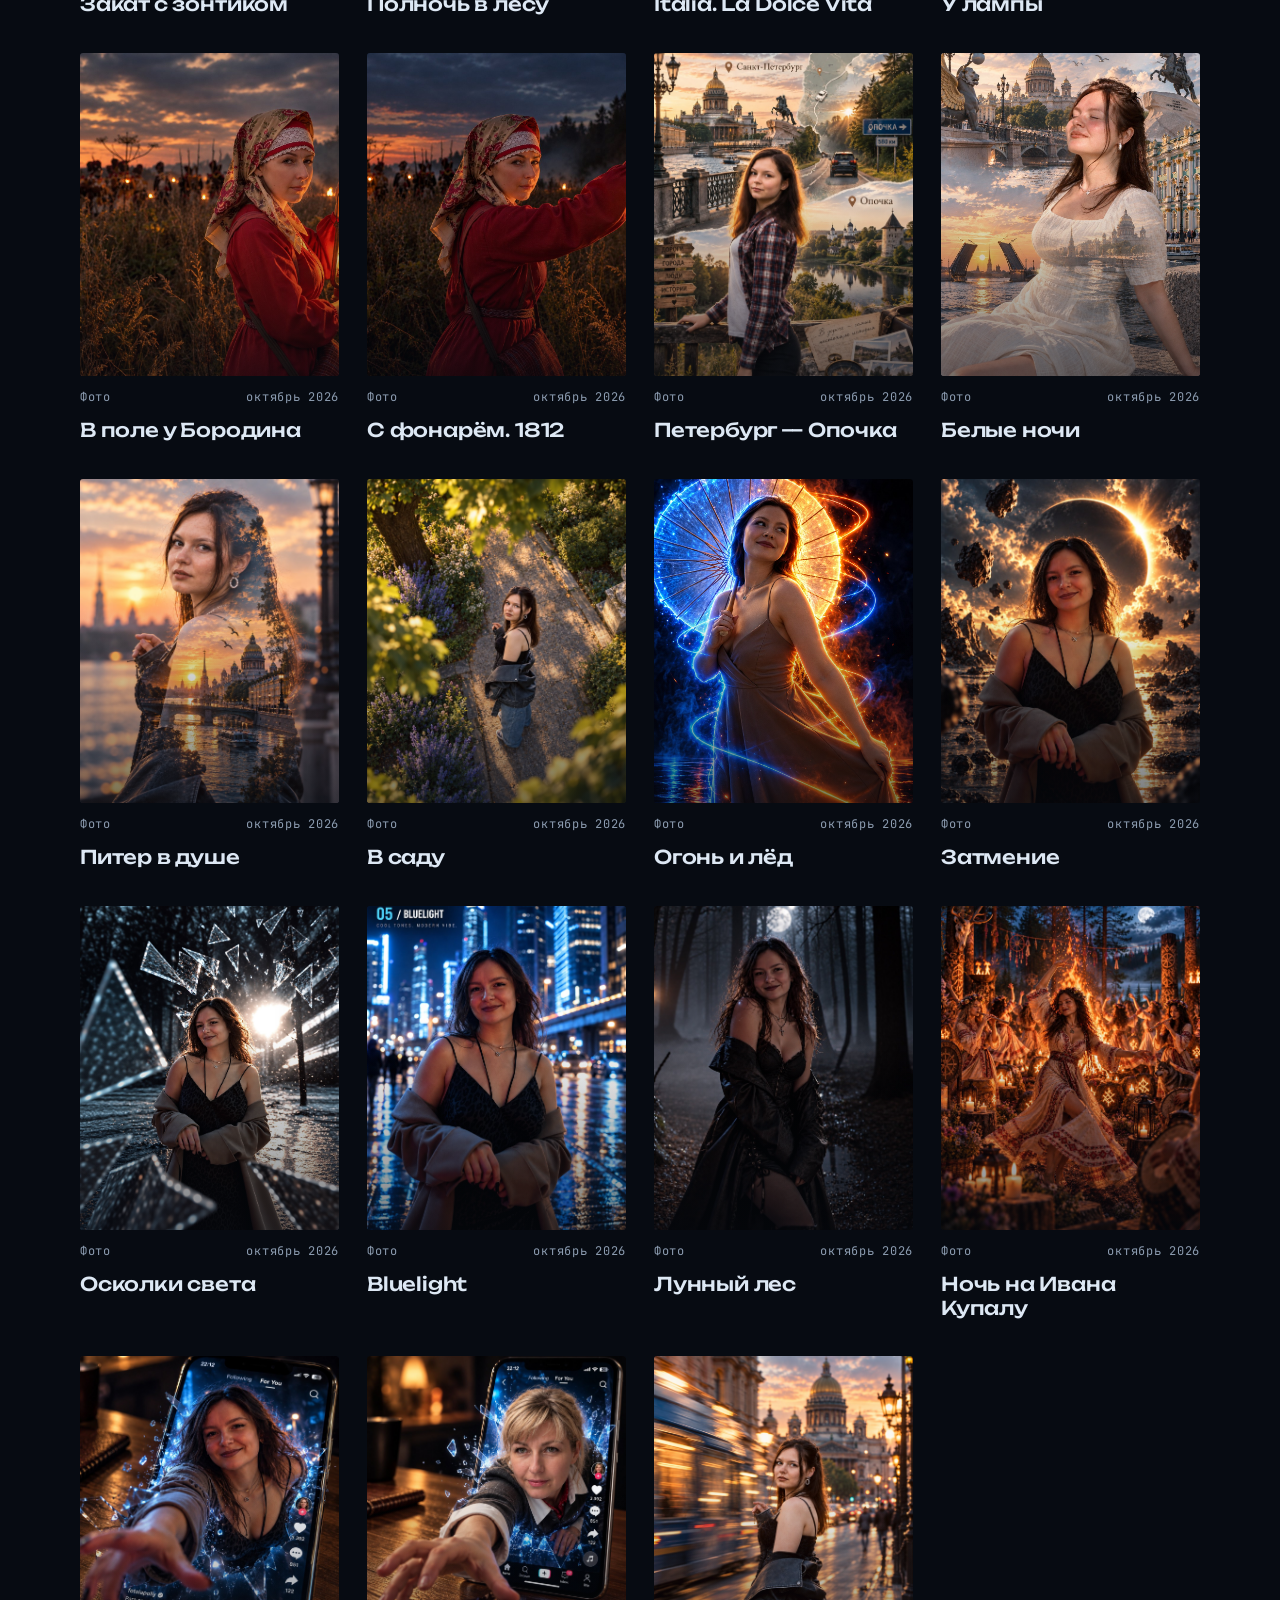
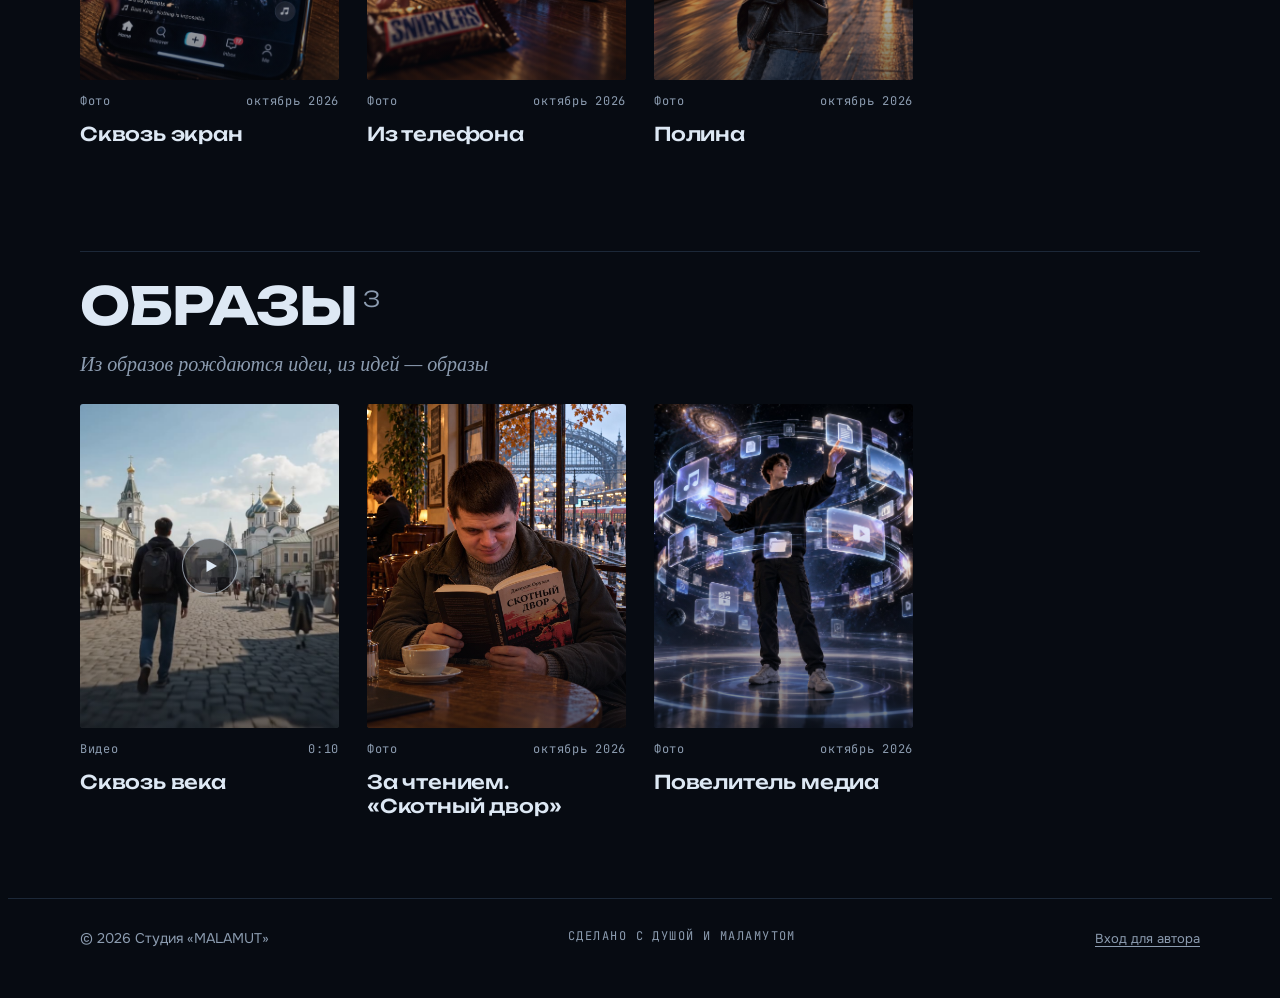
==== commit 4f333a5a: "Музыка: «В отпуск хочу» и Mein Engel первыми; раздел «Караоке» убран (пометка «Трек · караоке» в «Му" ====
--- a/index.html
+++ b/index.html
@@ -20,7 +20,7 @@
 <header class="wrap top">
   <a class="mark" href="#top">«MALAM<span>U</span>T»</a>
   <nav class="nav">
-    <a href="#video">Видео</a><a href="#projects">Проекты</a><a href="#music">Музыка</a><a href="#photo">Фото</a><a href="#obrazy">Образы</a><a href="#karaoke">Караоке</a>
+    <a href="#video">Видео</a><a href="#projects">Проекты</a><a href="#music">Музыка</a><a href="#photo">Фото</a><a href="#obrazy">Образы</a>
     <span class="owner-bar" id="ownerBar" hidden>
       <button class="pill" id="guestBtn" type="button">Как видят гости</button>
       <button class="pill solid" id="addBtn" type="button">+ Добавить</button>
@@ -61,10 +61,6 @@
   <section class="wrap works-section" id="obrazy">
     <div class="section-head"><h2>Образы<span id="count-obrazy"></span></h2><p class="section-motto">Из образов рождаются идеи, из идей — образы</p></div>
     <div class="works" id="grid-obrazy"></div>
-  </section>
-  <section class="wrap works-section" id="karaoke">
-    <div class="section-head"><h2>Караоке<span id="count-karaoke"></span></h2><p class="section-motto">Включайте песню и пойте вместе: строки подсвечиваются в такт</p></div>
-    <div class="works" id="grid-karaoke"></div>
   </section>
 </main>
 
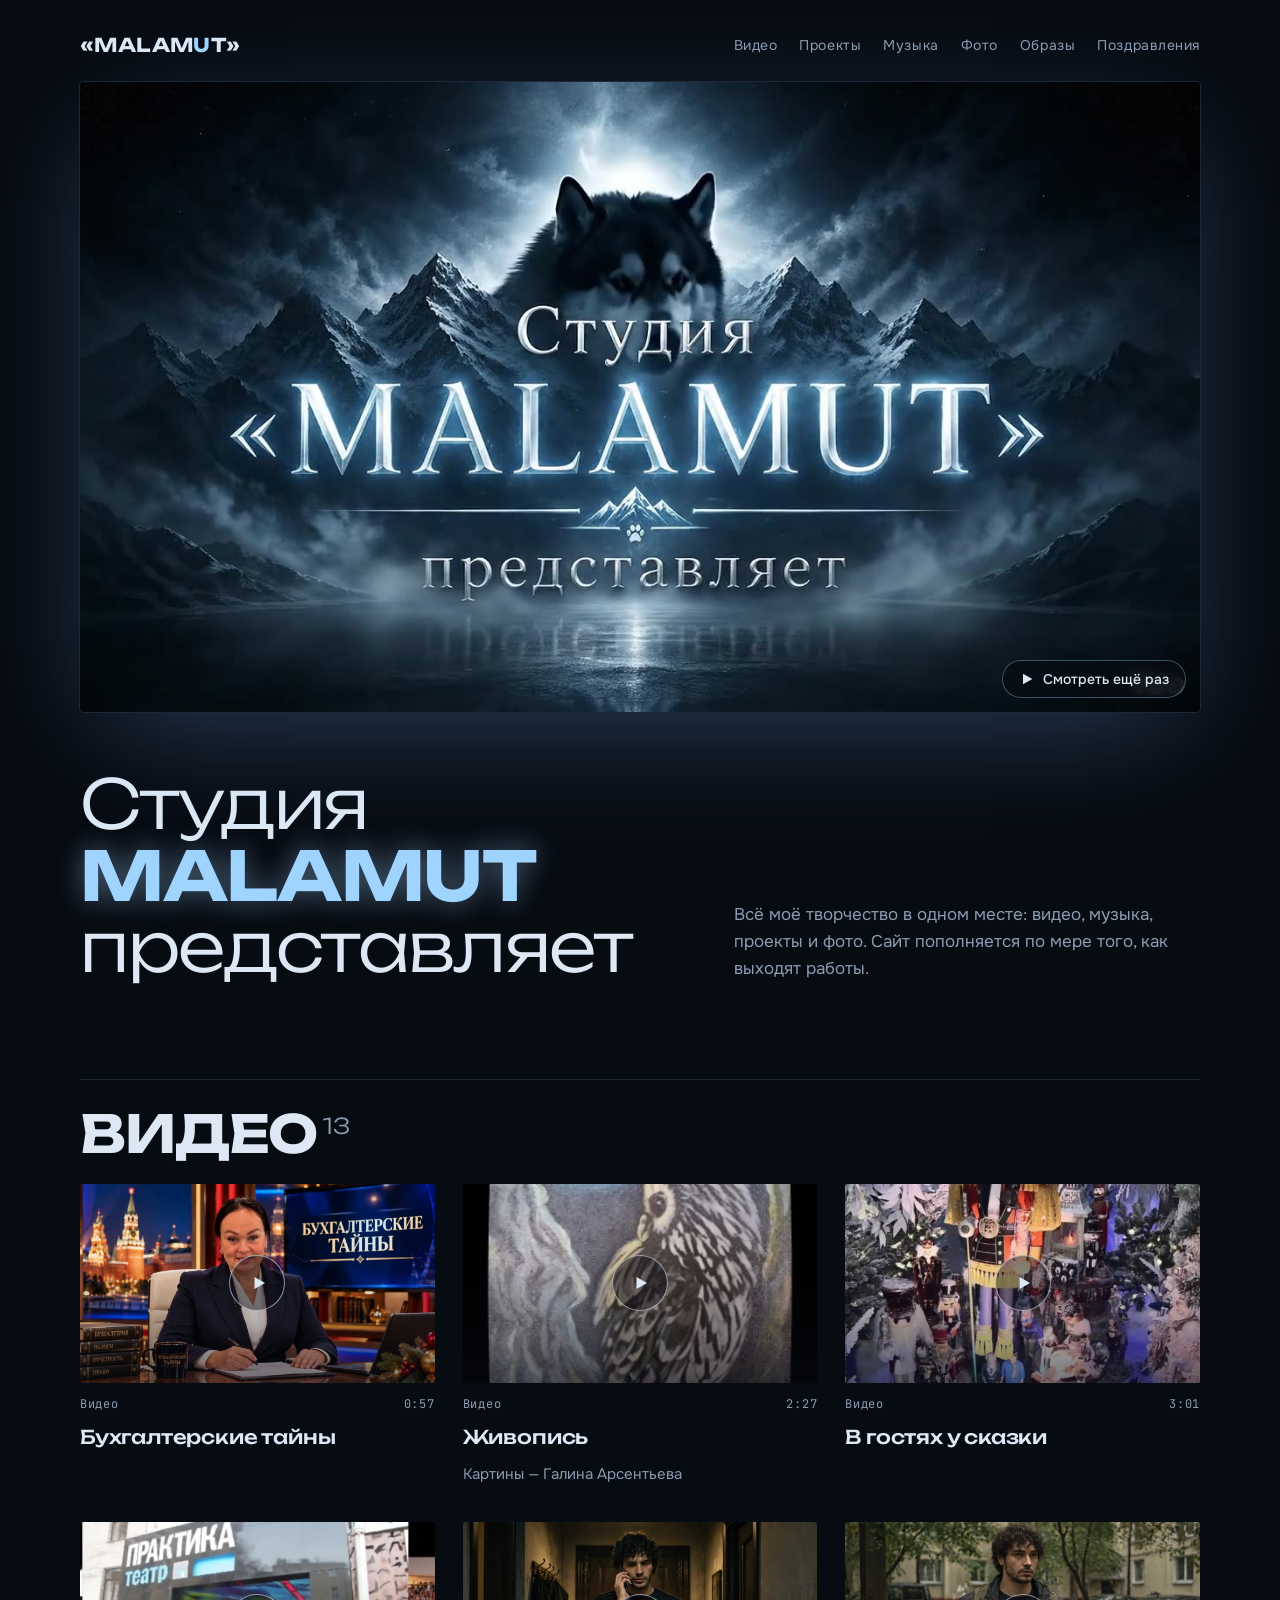
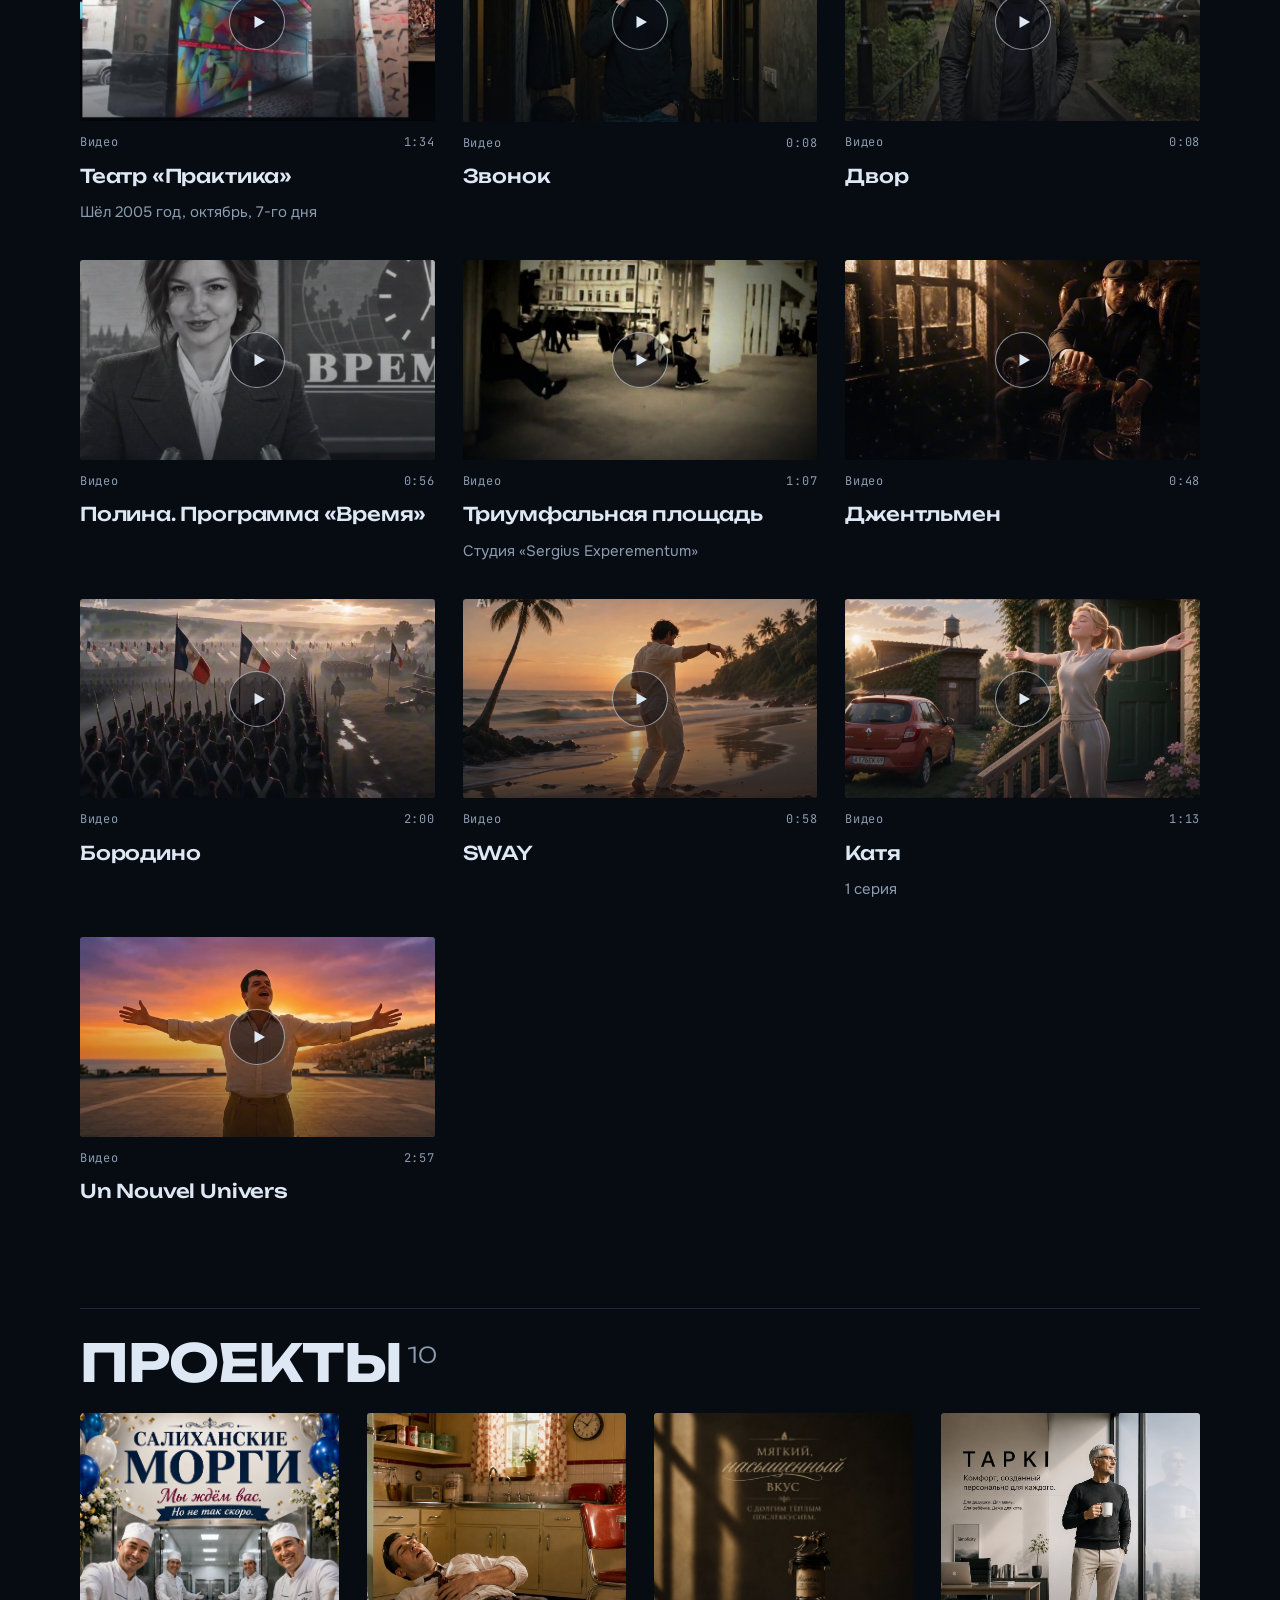
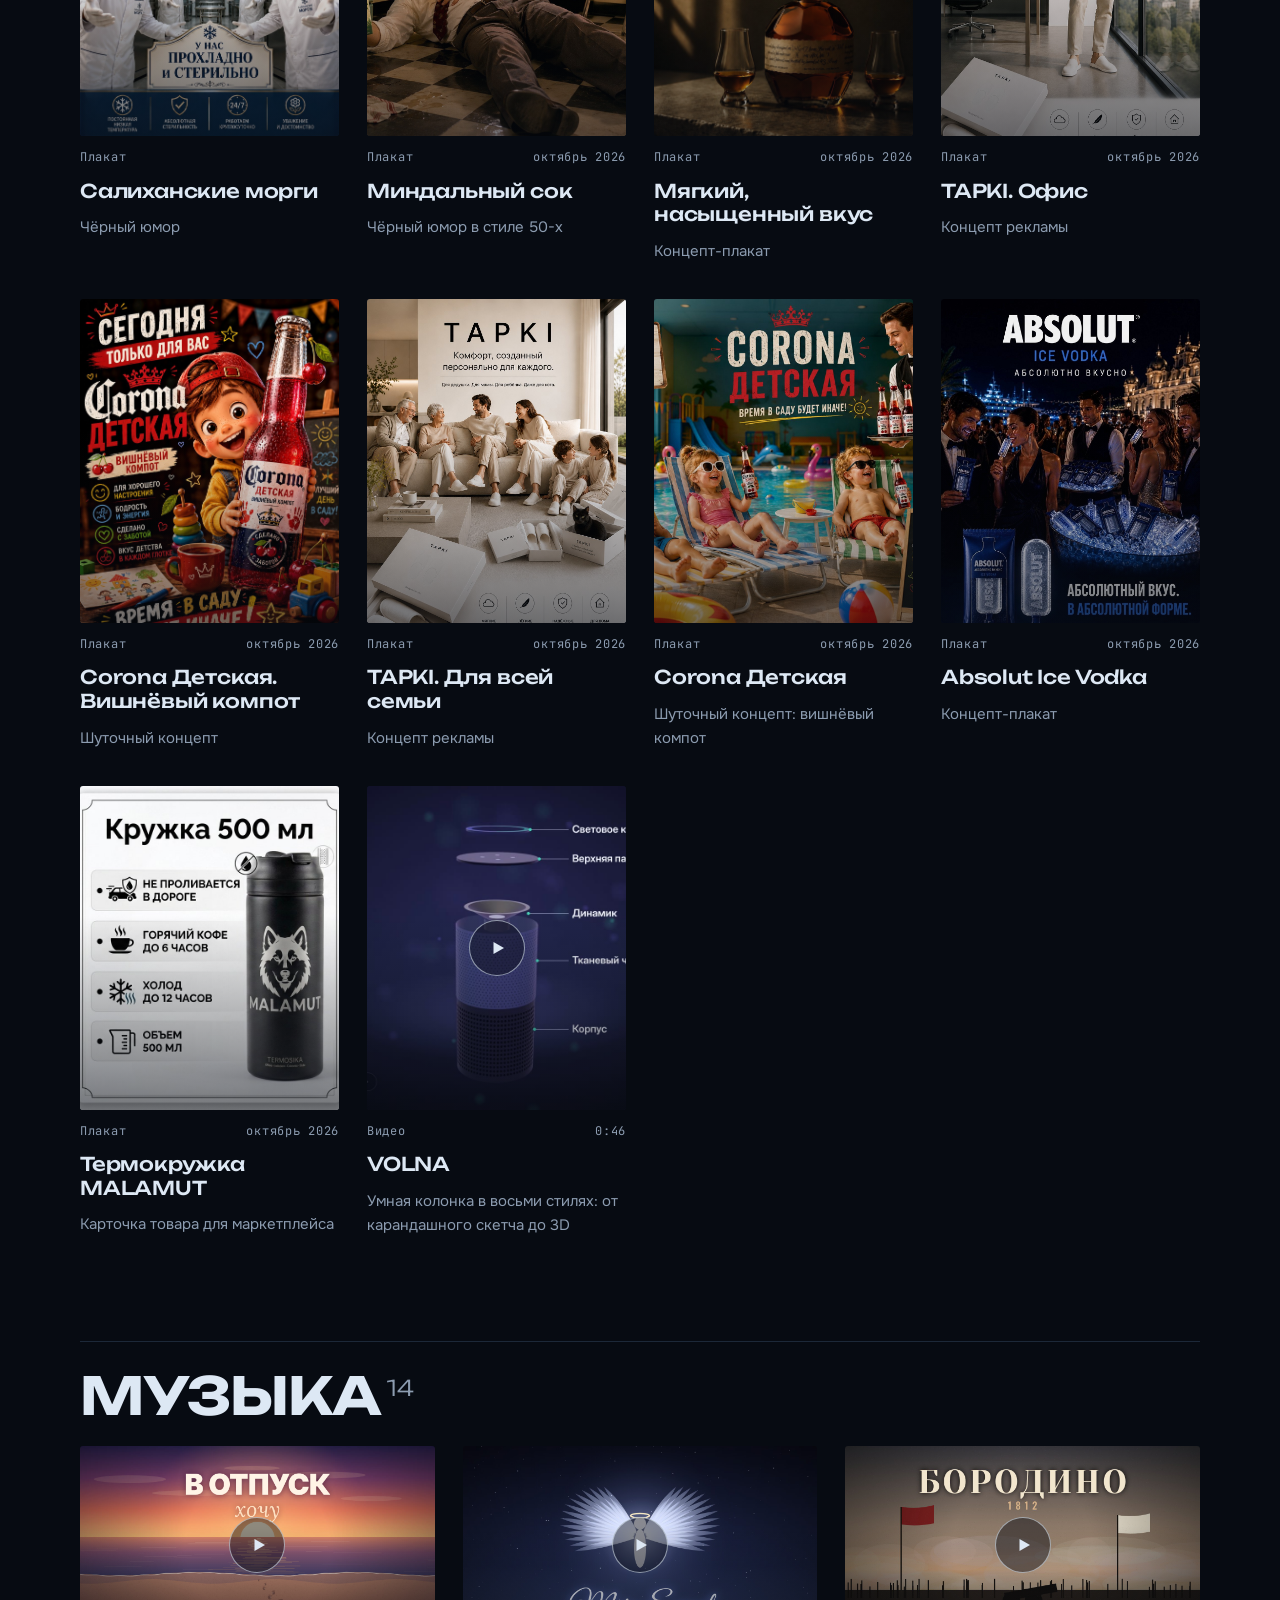
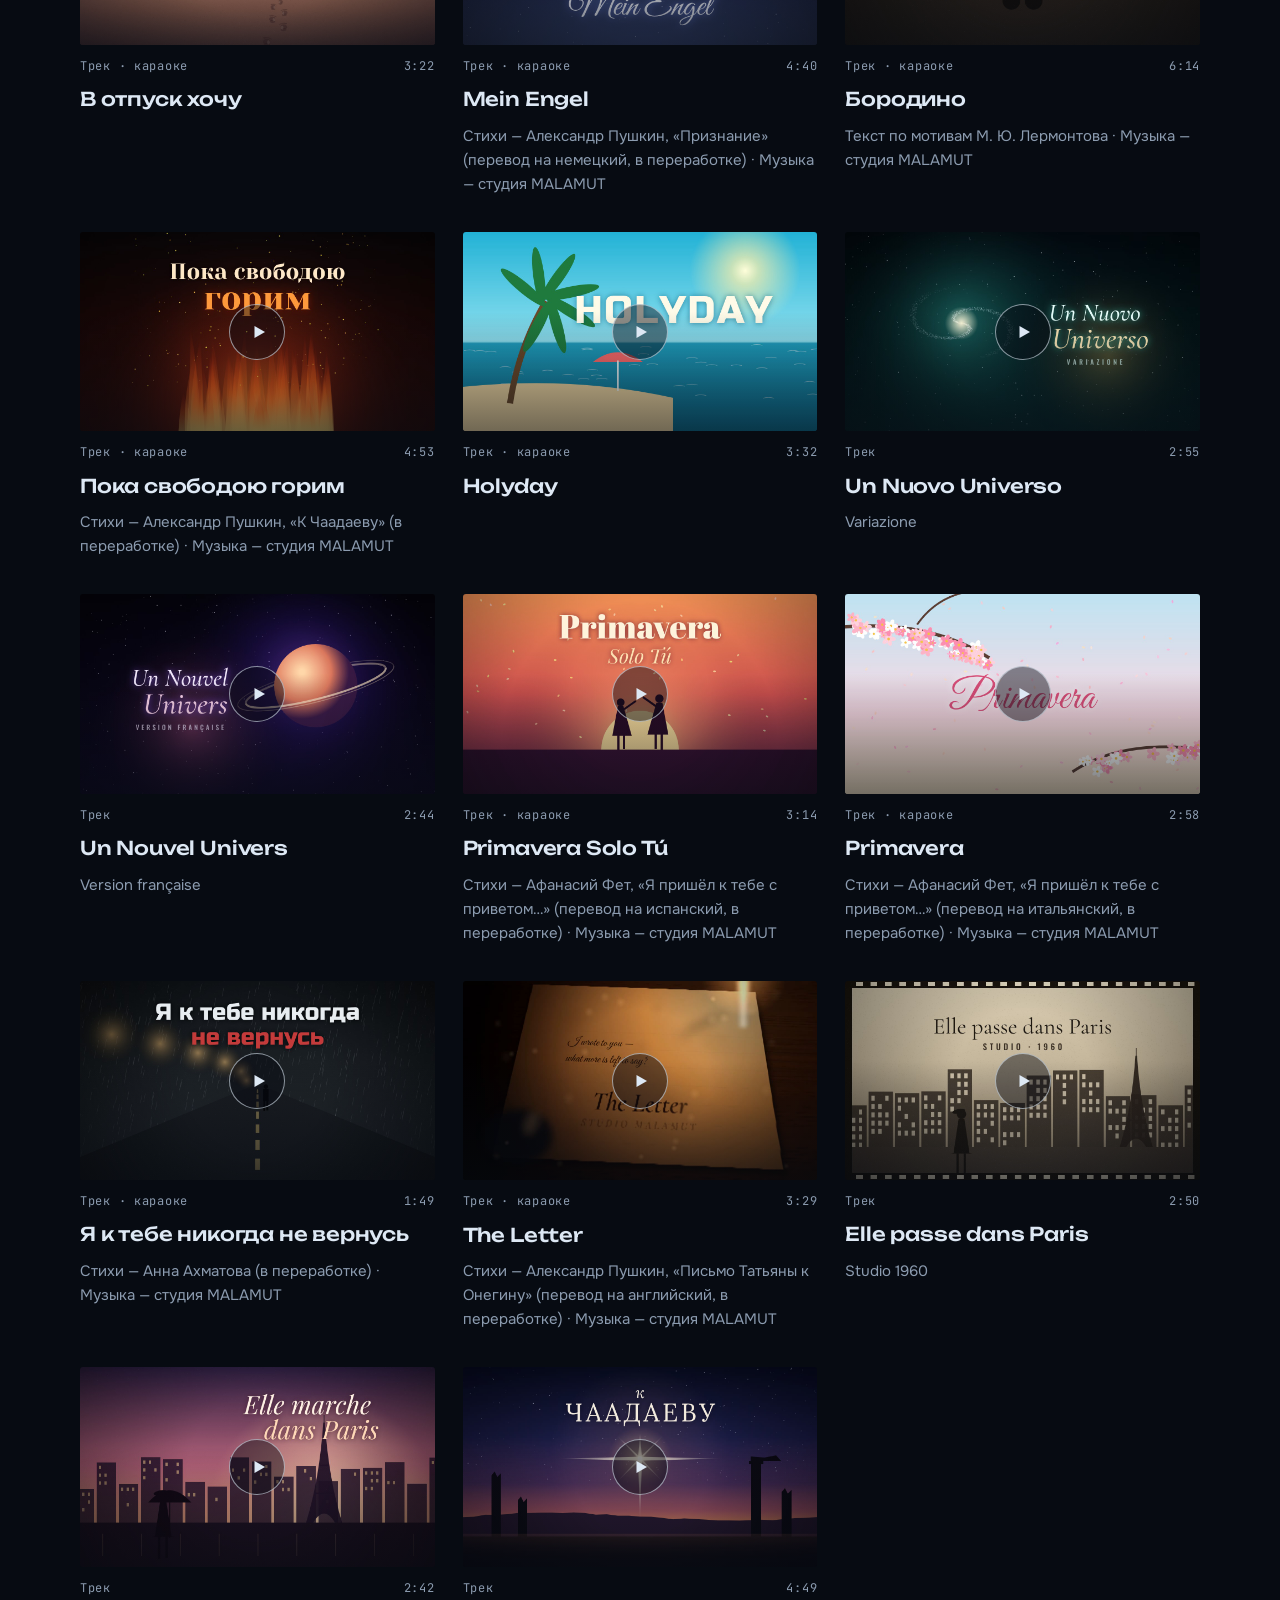
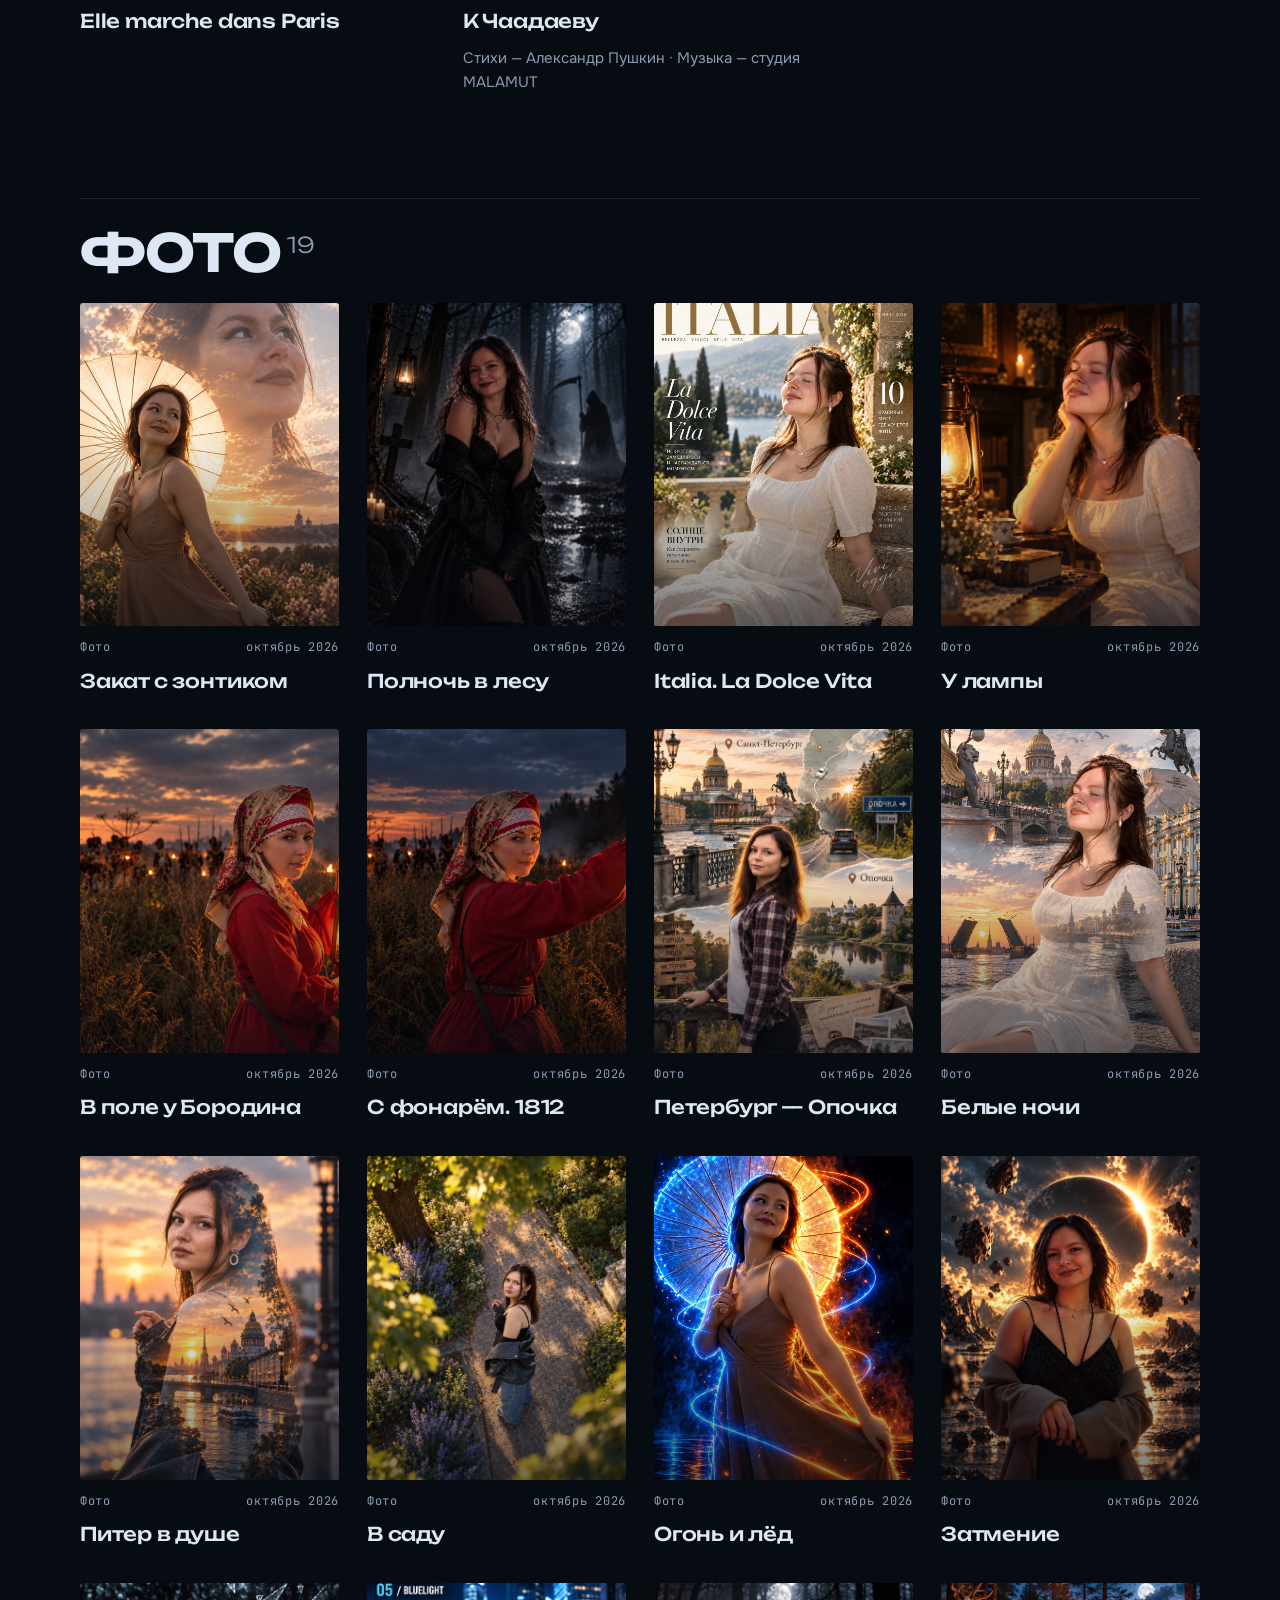
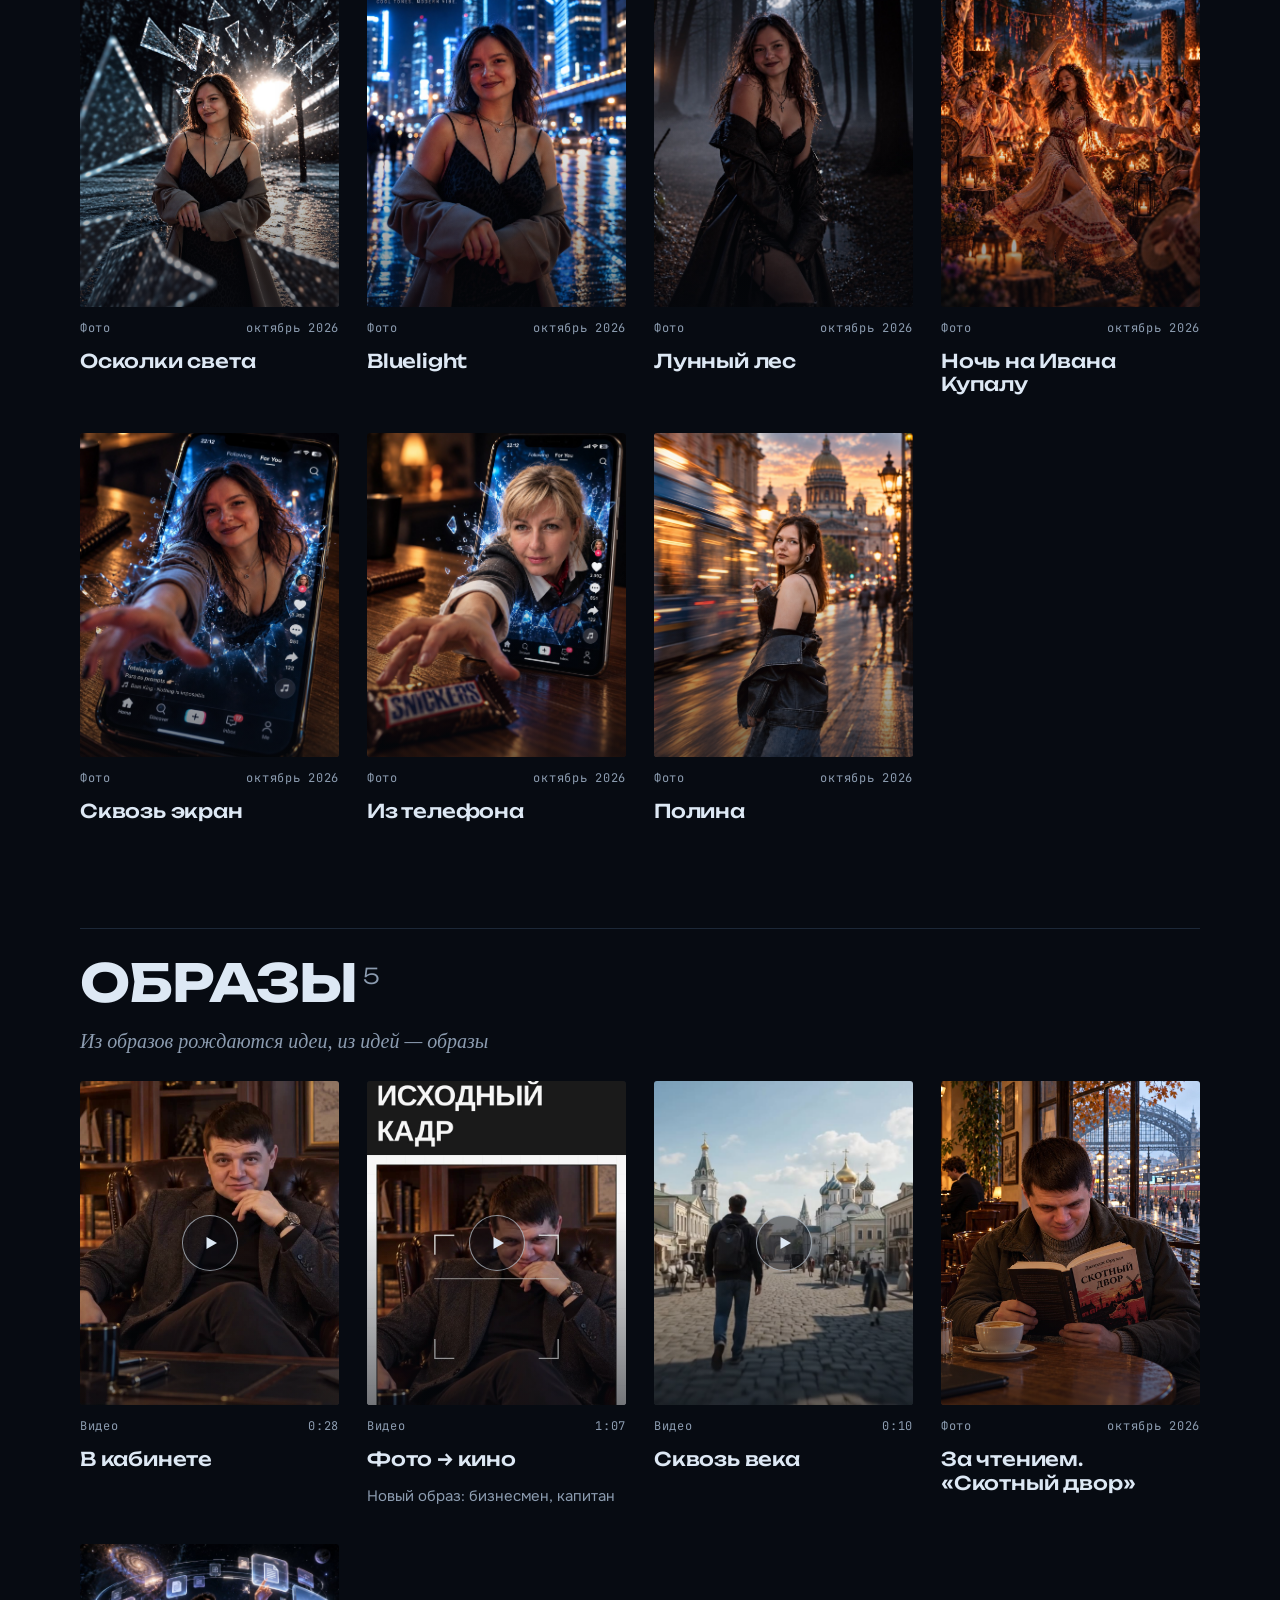
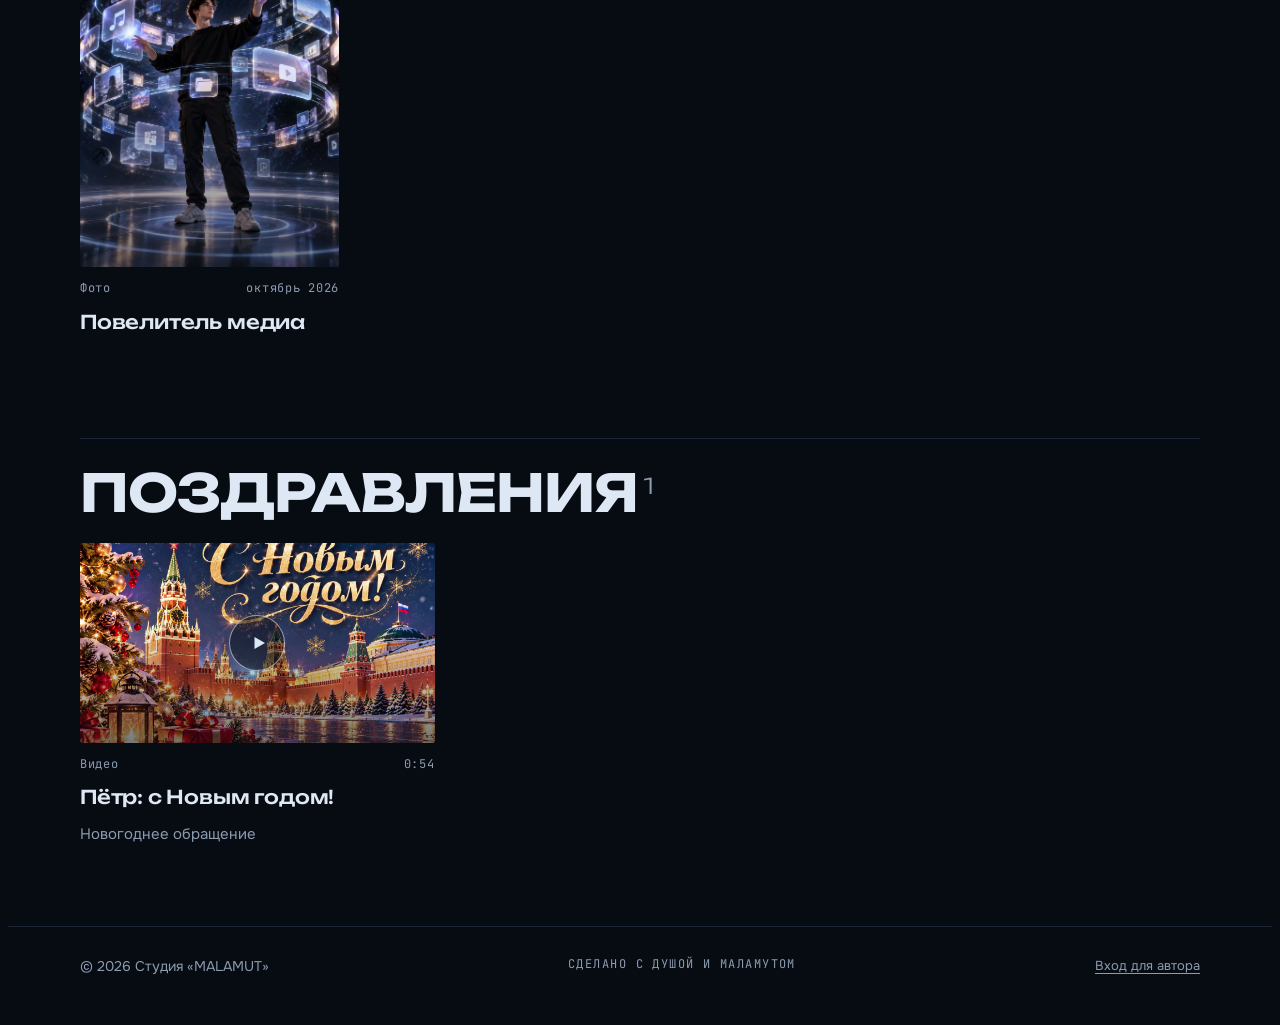
==== commit 78c37b3d: "Новый раздел «Поздравления»: Пётр, с Новым годом! Co-Authored-By: Claude Opus 5.5 <noreply@anthropic" ====
--- a/index.html
+++ b/index.html
@@ -20,7 +20,7 @@
 <header class="wrap top">
   <a class="mark" href="#top">«MALAM<span>U</span>T»</a>
   <nav class="nav">
-    <a href="#video">Видео</a><a href="#projects">Проекты</a><a href="#music">Музыка</a><a href="#photo">Фото</a><a href="#obrazy">Образы</a>
+    <a href="#video">Видео</a><a href="#projects">Проекты</a><a href="#music">Музыка</a><a href="#photo">Фото</a><a href="#obrazy">Образы</a><a href="#pozdravleniya">Поздравления</a>
     <span class="owner-bar" id="ownerBar" hidden>
       <button class="pill" id="guestBtn" type="button">Как видят гости</button>
       <button class="pill solid" id="addBtn" type="button">+ Добавить</button>
@@ -61,6 +61,10 @@
   <section class="wrap works-section" id="obrazy">
     <div class="section-head"><h2>Образы<span id="count-obrazy"></span></h2><p class="section-motto">Из образов рождаются идеи, из идей — образы</p></div>
     <div class="works" id="grid-obrazy"></div>
+  </section>
+  <section class="wrap works-section" id="pozdravleniya">
+    <div class="section-head"><h2>Поздравления<span id="count-pozdravleniya"></span></h2></div>
+    <div class="works" id="grid-pozdravleniya"></div>
   </section>
 </main>
 
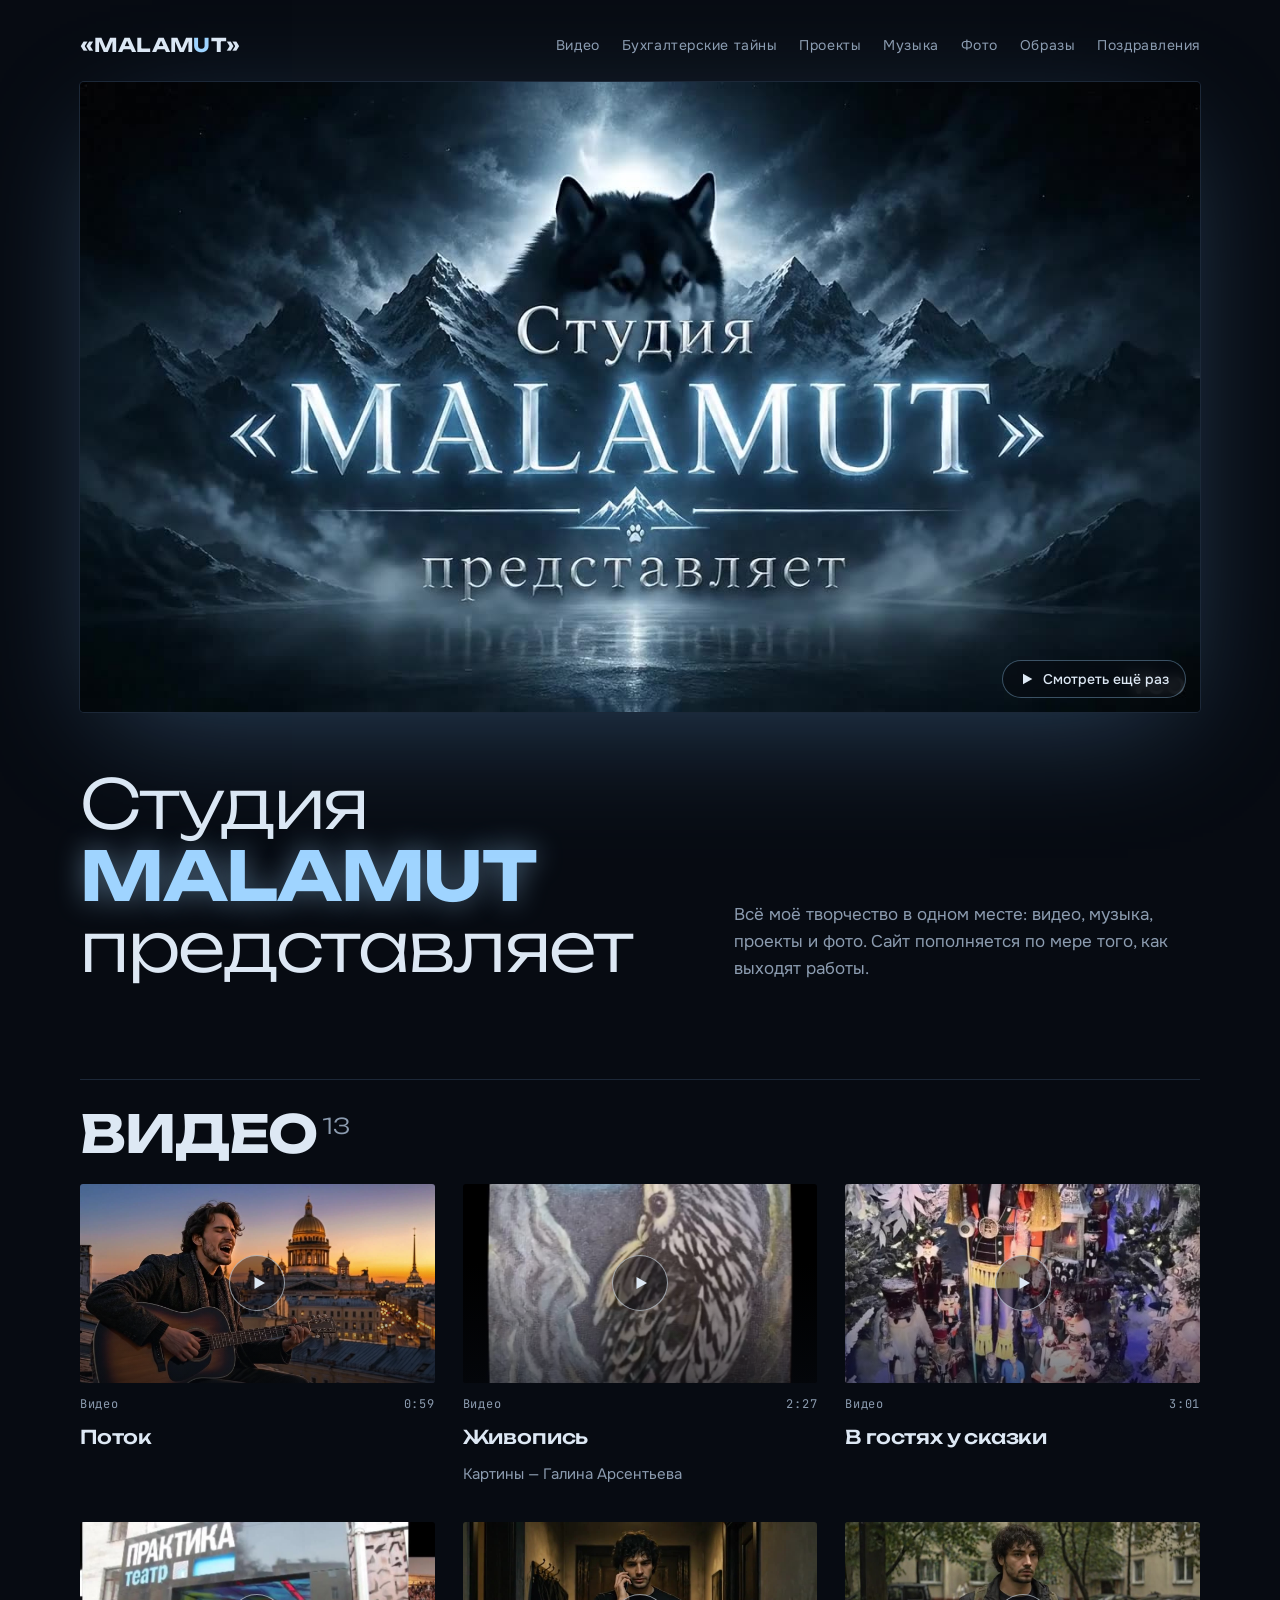
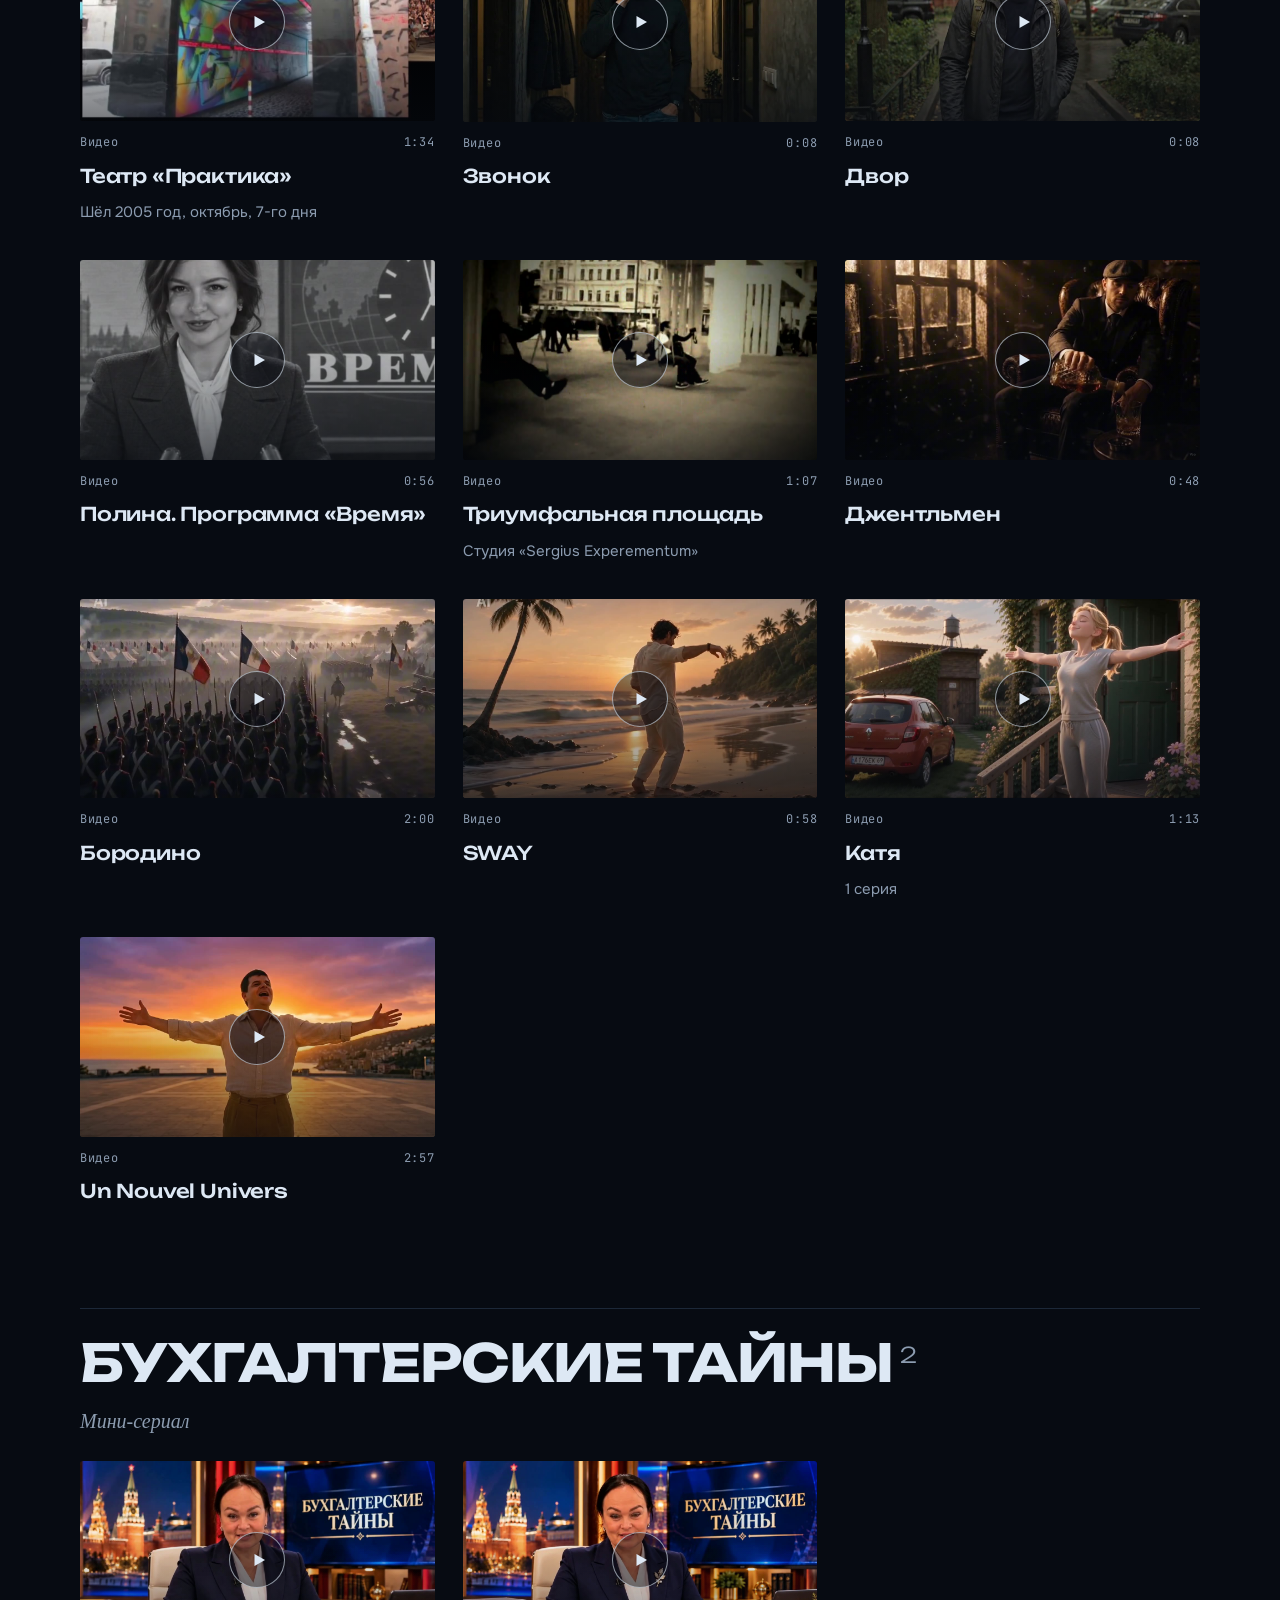
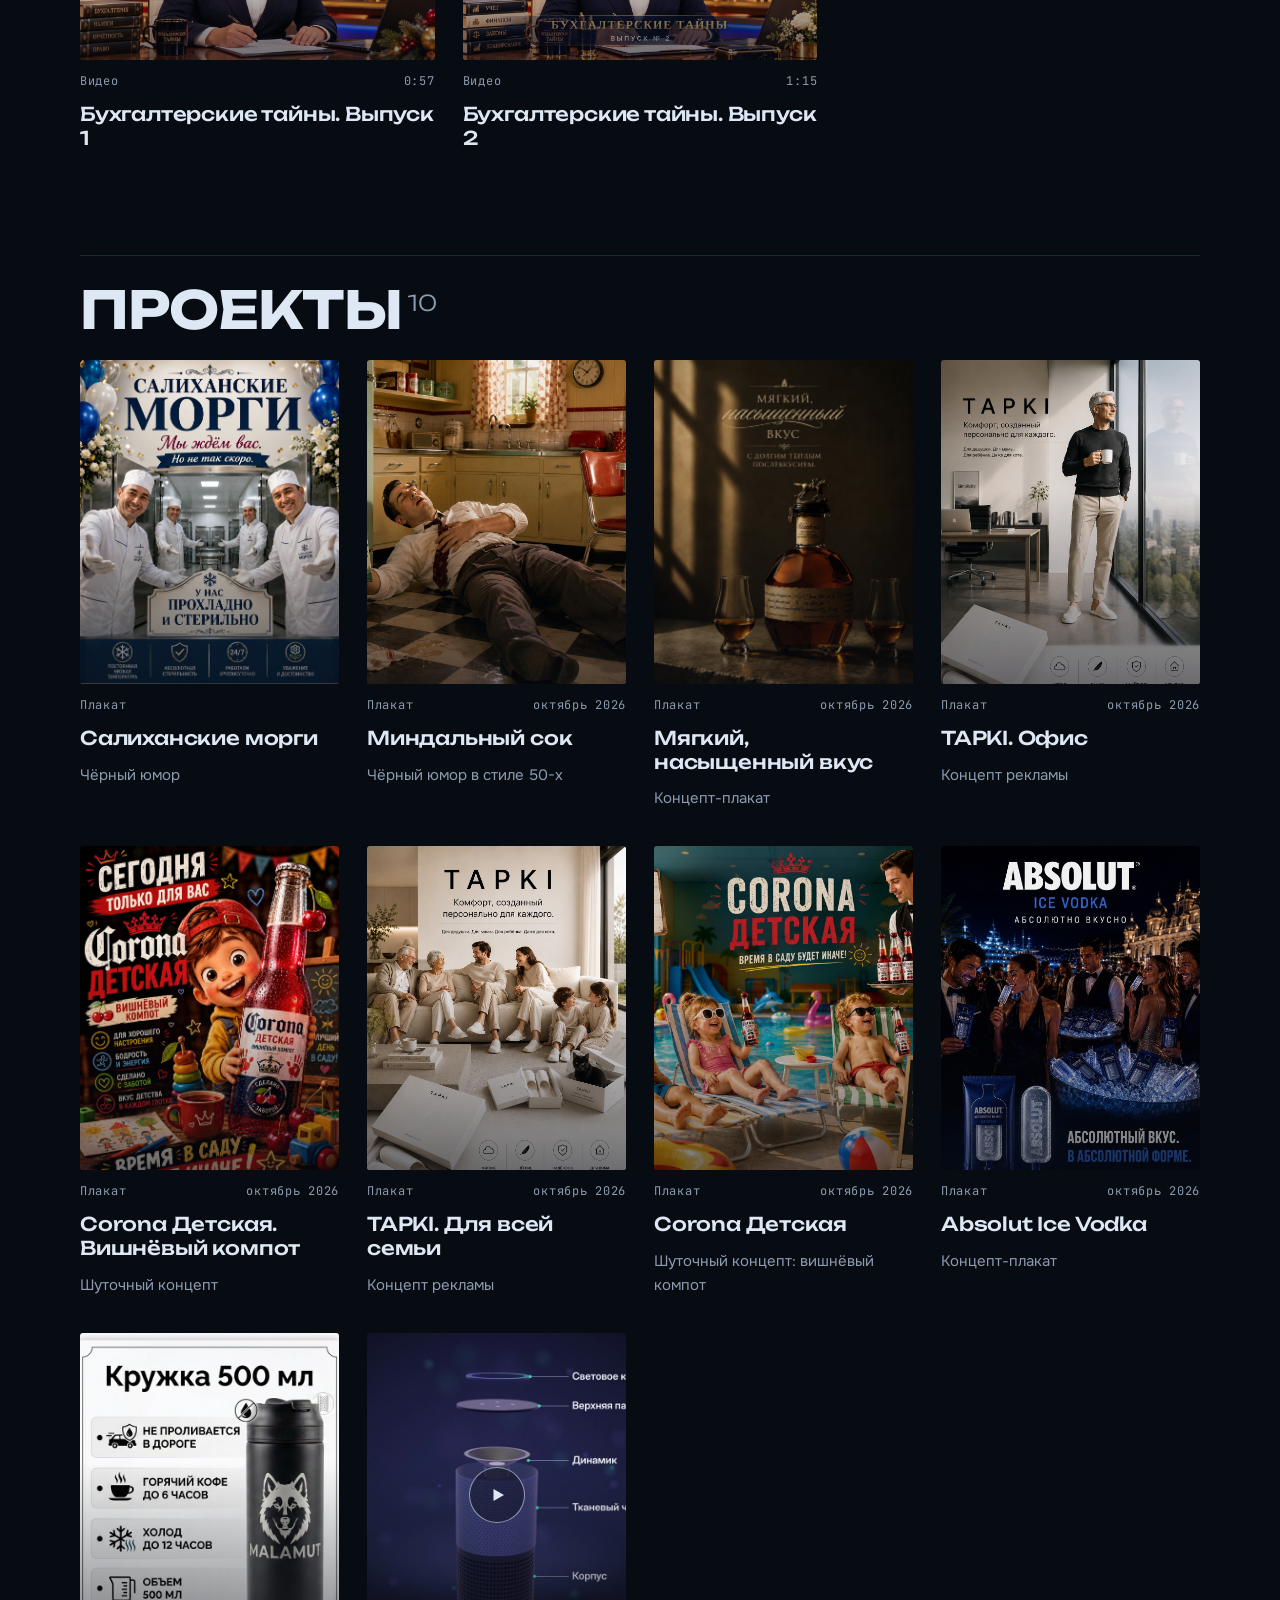
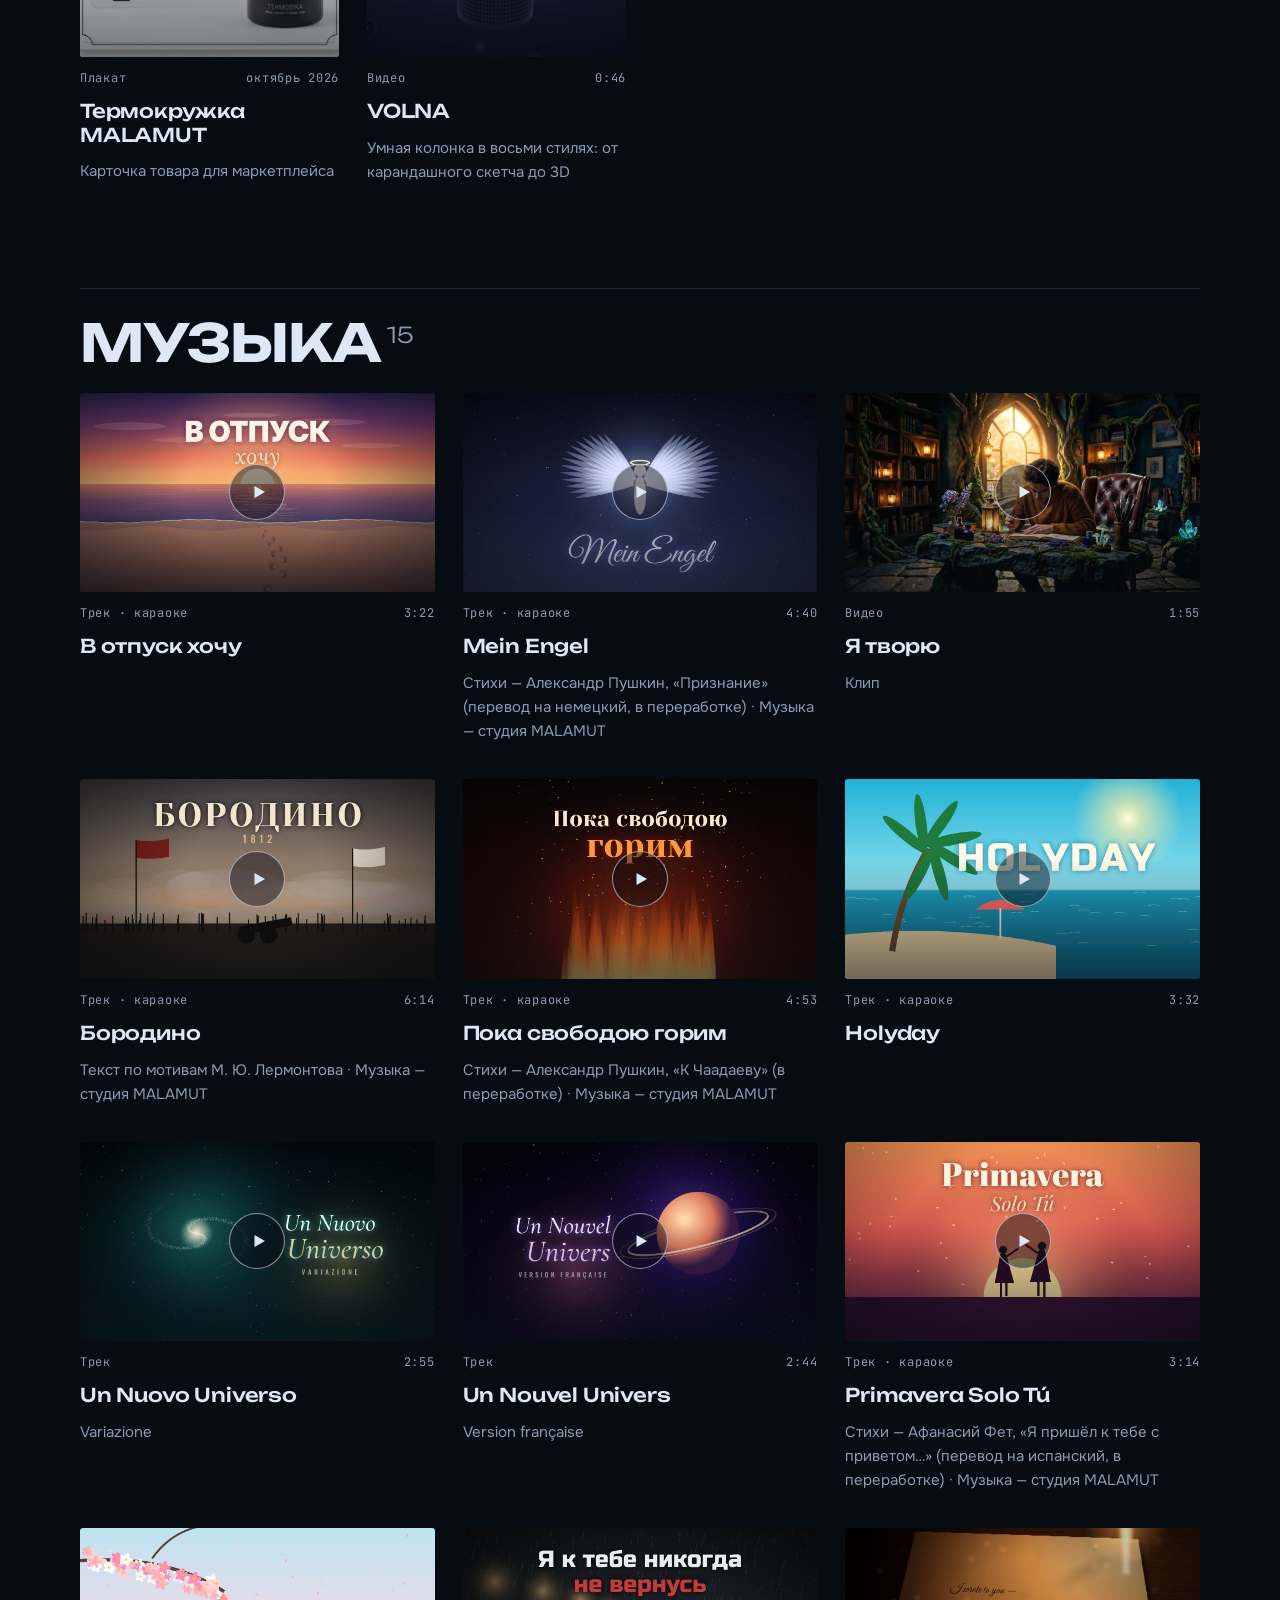
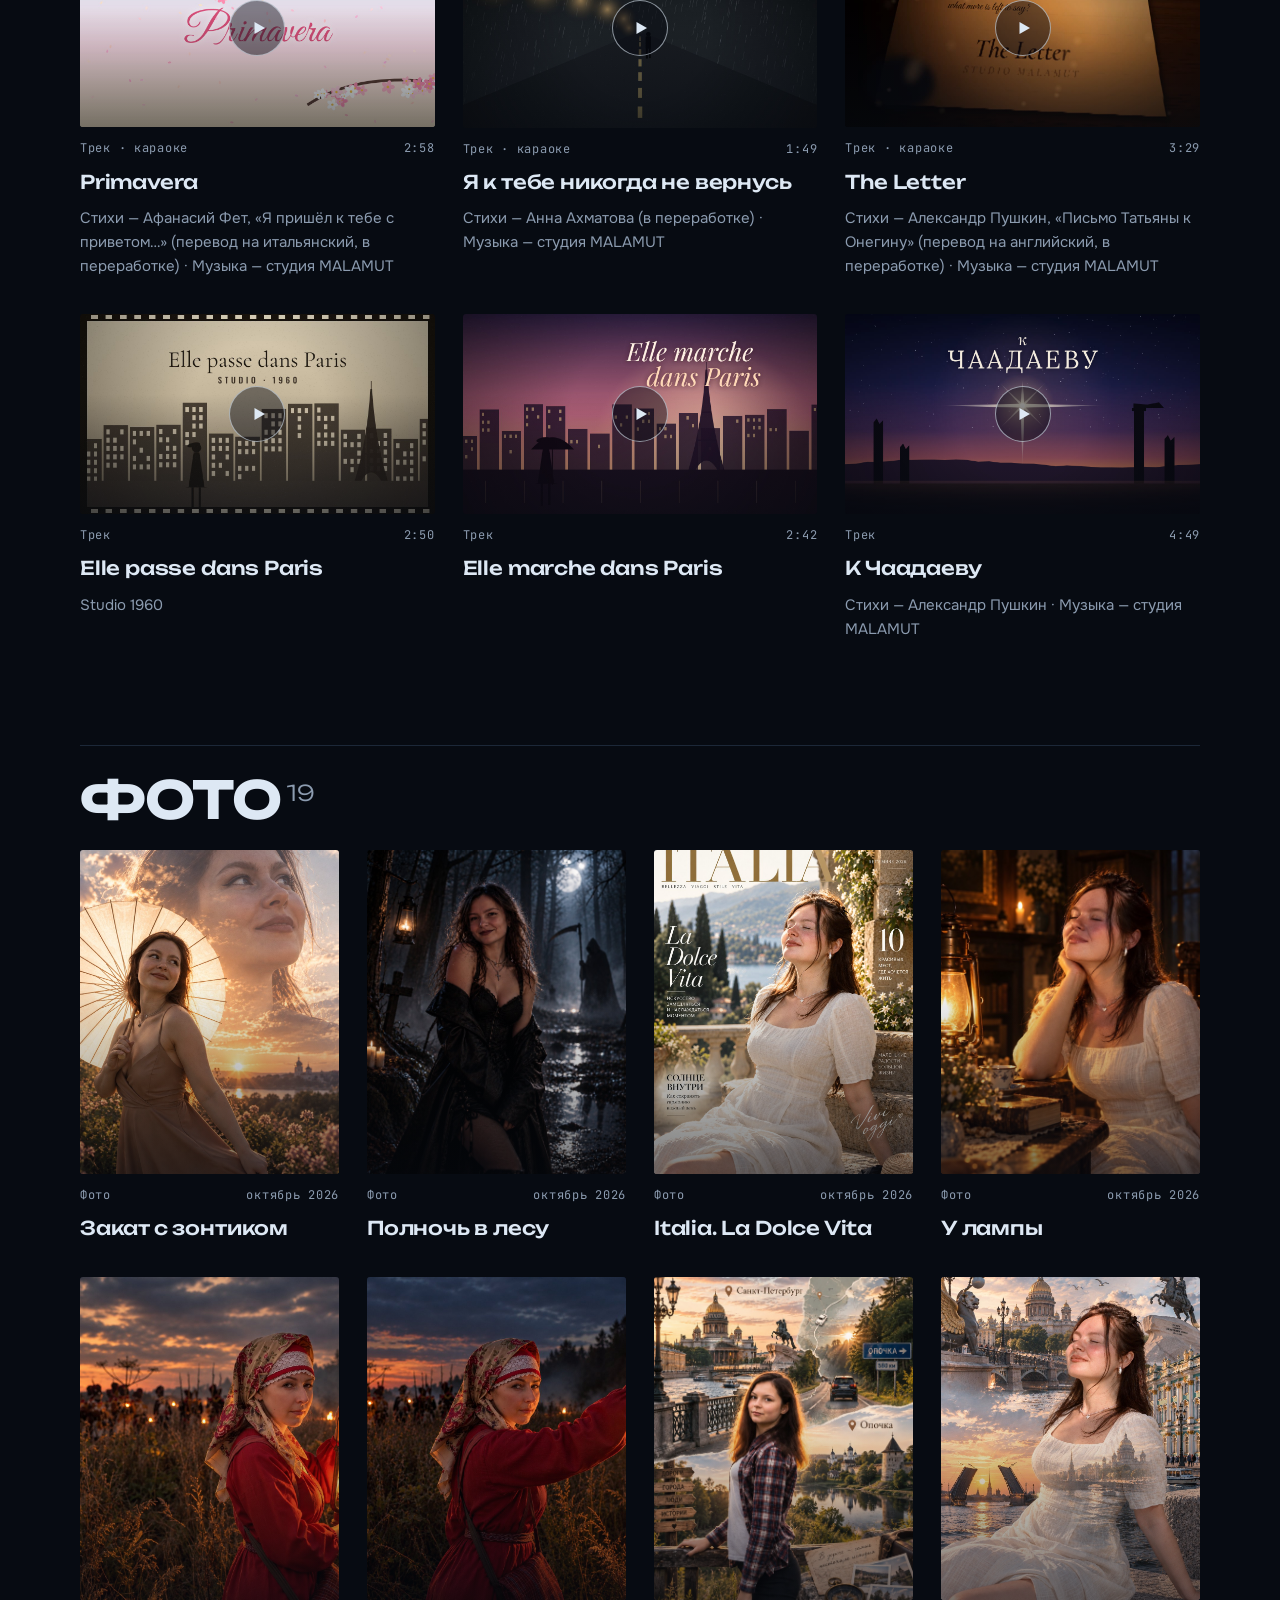
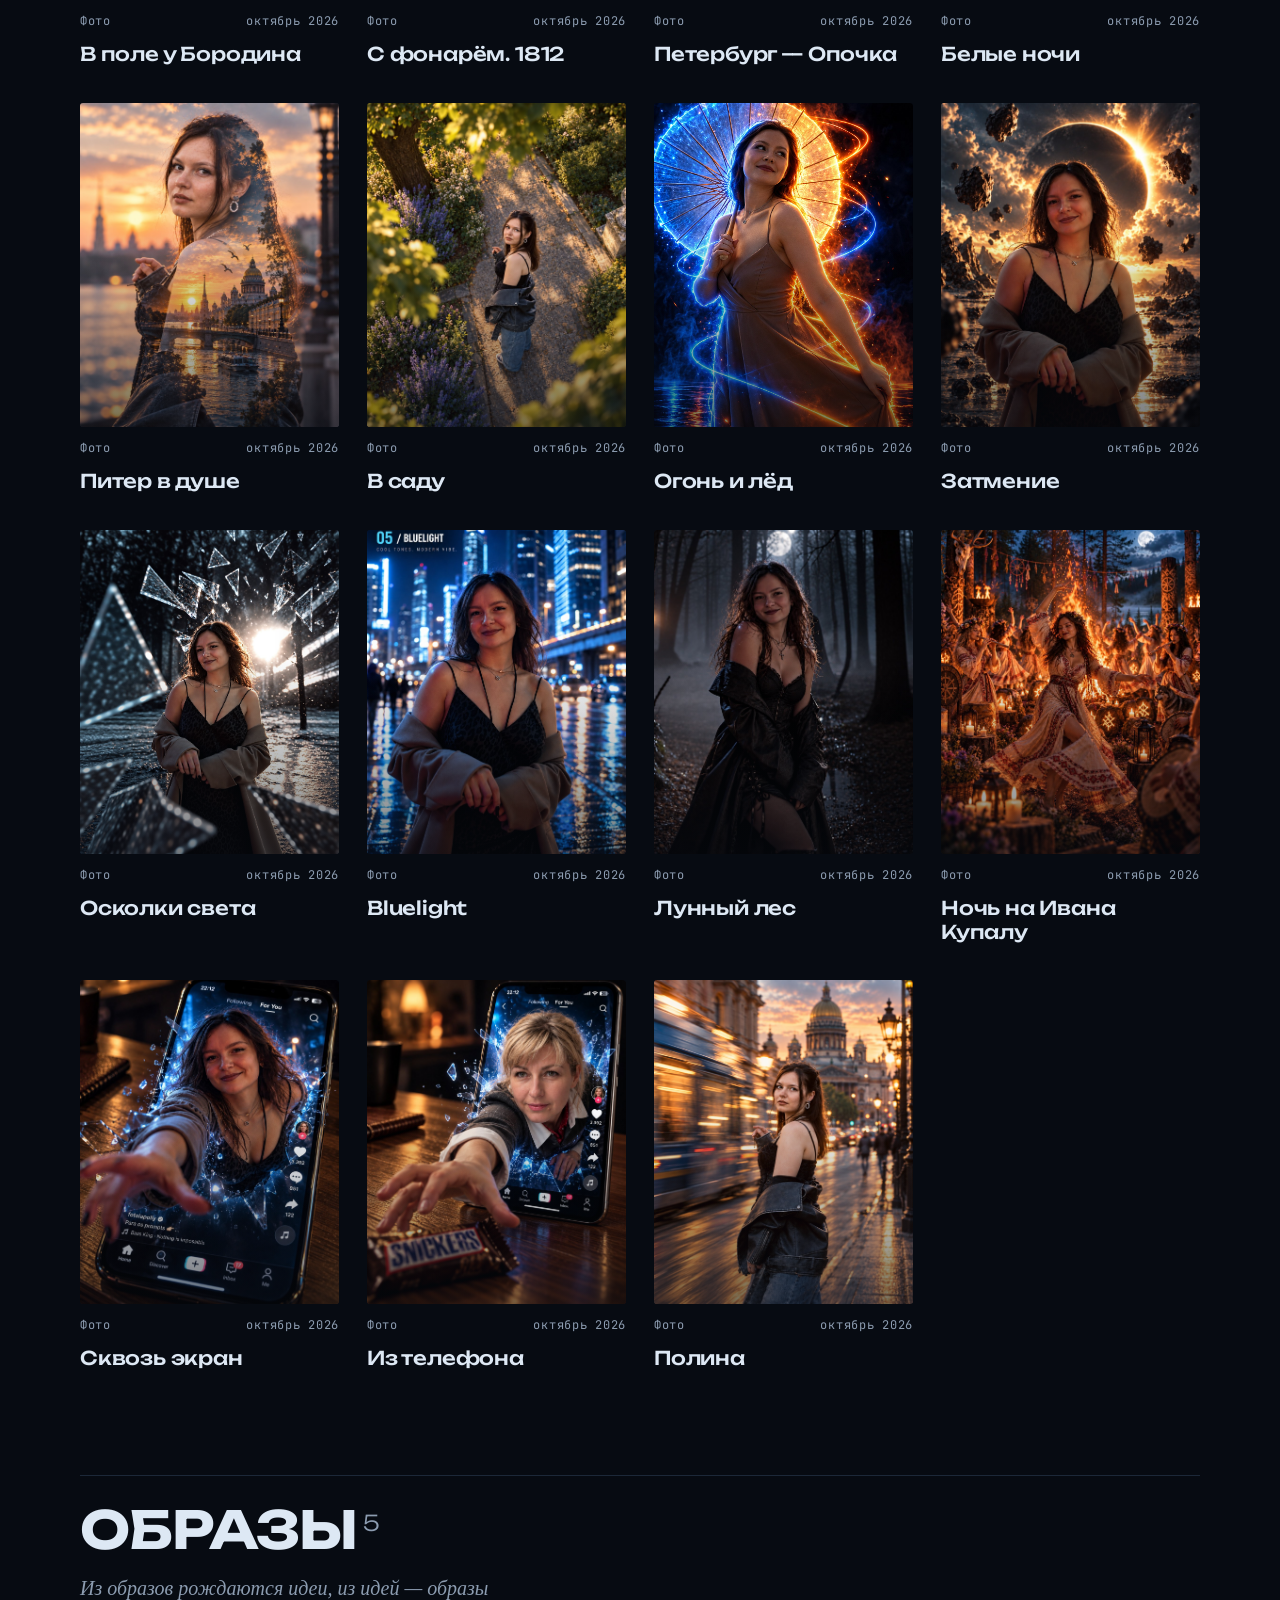
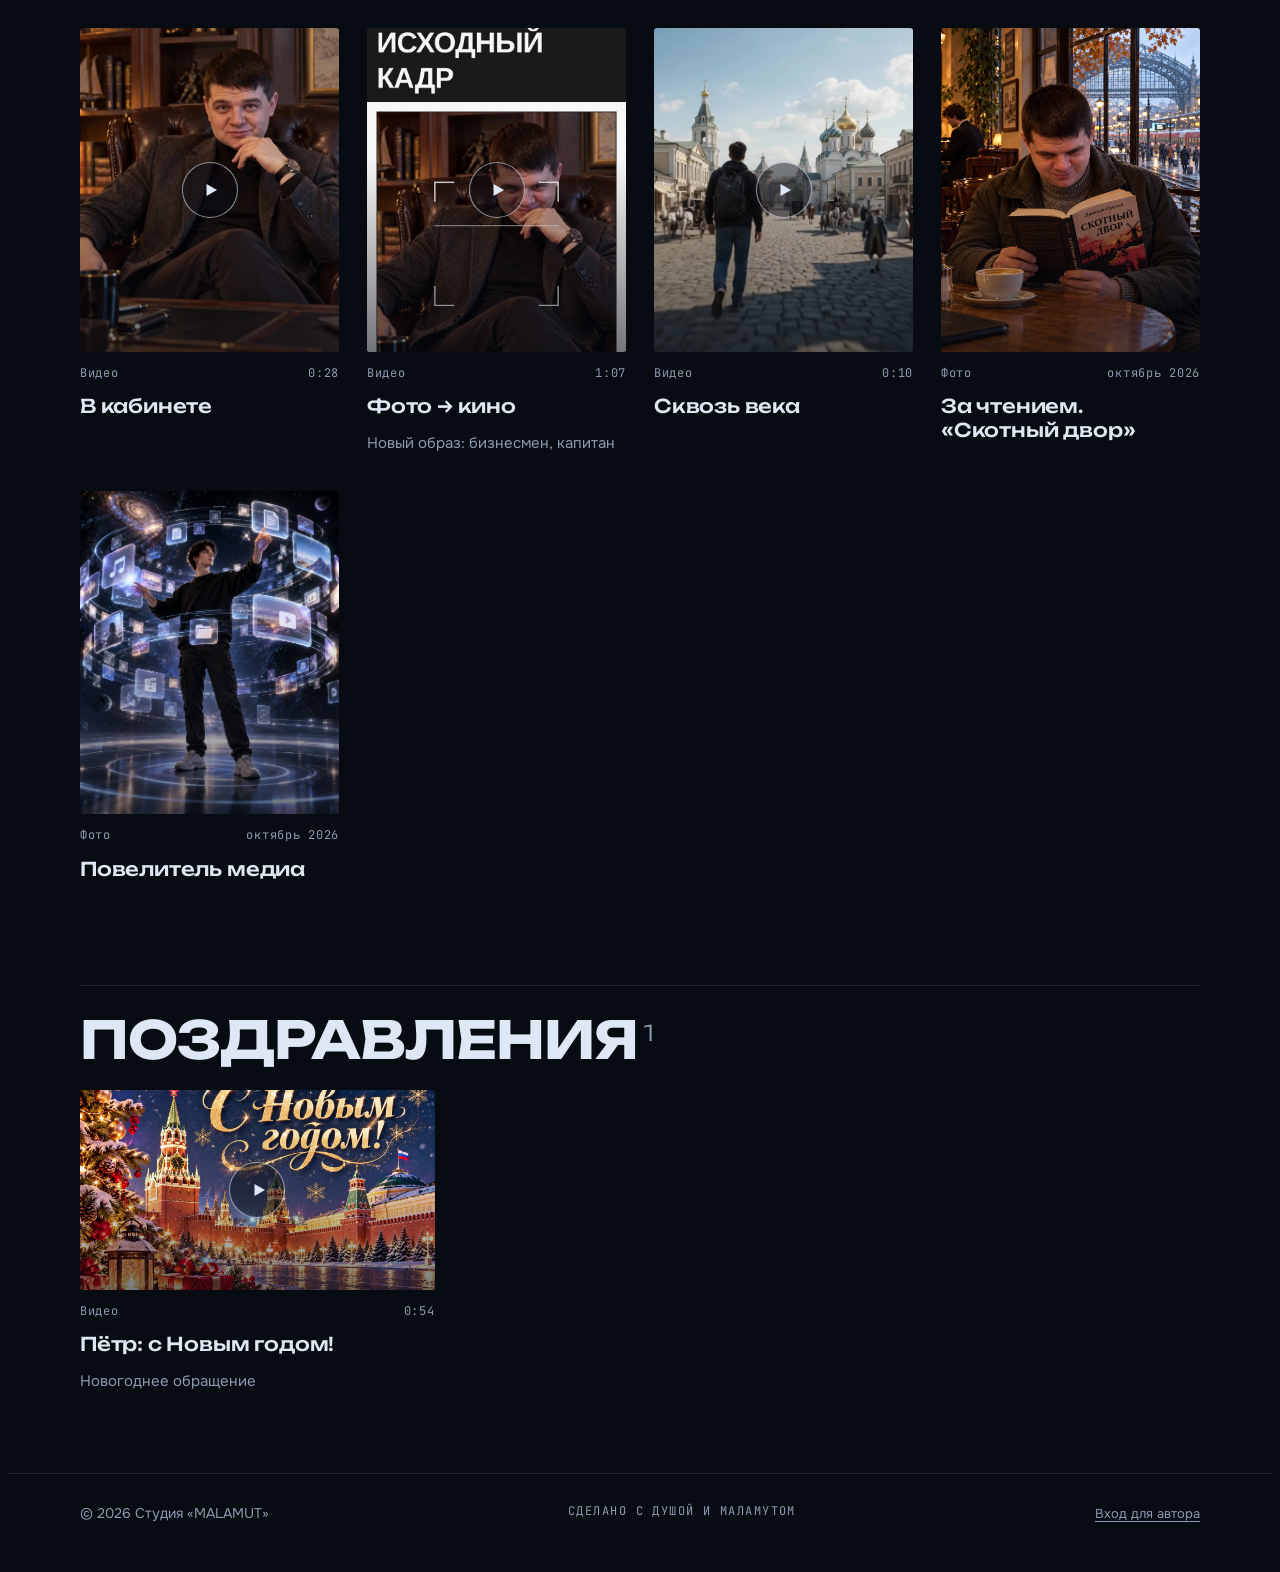
==== commit d48e7ada: "Раздел «Бухгалтерские тайны» (мини-сериал), оба выпуска Co-Authored-By: Claude Opus 5.5 <noreply@ant" ====
--- a/index.html
+++ b/index.html
@@ -20,7 +20,7 @@
 <header class="wrap top">
   <a class="mark" href="#top">«MALAM<span>U</span>T»</a>
   <nav class="nav">
-    <a href="#video">Видео</a><a href="#projects">Проекты</a><a href="#music">Музыка</a><a href="#photo">Фото</a><a href="#obrazy">Образы</a><a href="#pozdravleniya">Поздравления</a>
+    <a href="#video">Видео</a><a href="#tainy">Бухгалтерские тайны</a><a href="#projects">Проекты</a><a href="#music">Музыка</a><a href="#photo">Фото</a><a href="#obrazy">Образы</a><a href="#pozdravleniya">Поздравления</a>
     <span class="owner-bar" id="ownerBar" hidden>
       <button class="pill" id="guestBtn" type="button">Как видят гости</button>
       <button class="pill solid" id="addBtn" type="button">+ Добавить</button>
@@ -46,6 +46,11 @@
     <div class="section-head"><h2>Видео<span id="count-video"></span></h2></div>
     <div class="works" id="grid-video"></div>
   </section>
+  <section class="wrap works-section" id="tainy">
+    <div class="section-head"><h2>Бухгалтерские тайны<span id="count-tainy"></span></h2><p class="section-motto">Мини-сериал</p></div>
+    <div class="works" id="grid-tainy"></div>
+  </section>
+
   <section class="wrap works-section" id="projects">
     <div class="section-head"><h2>Проекты<span id="count-projects"></span></h2></div>
     <div class="works" id="grid-projects"></div>
